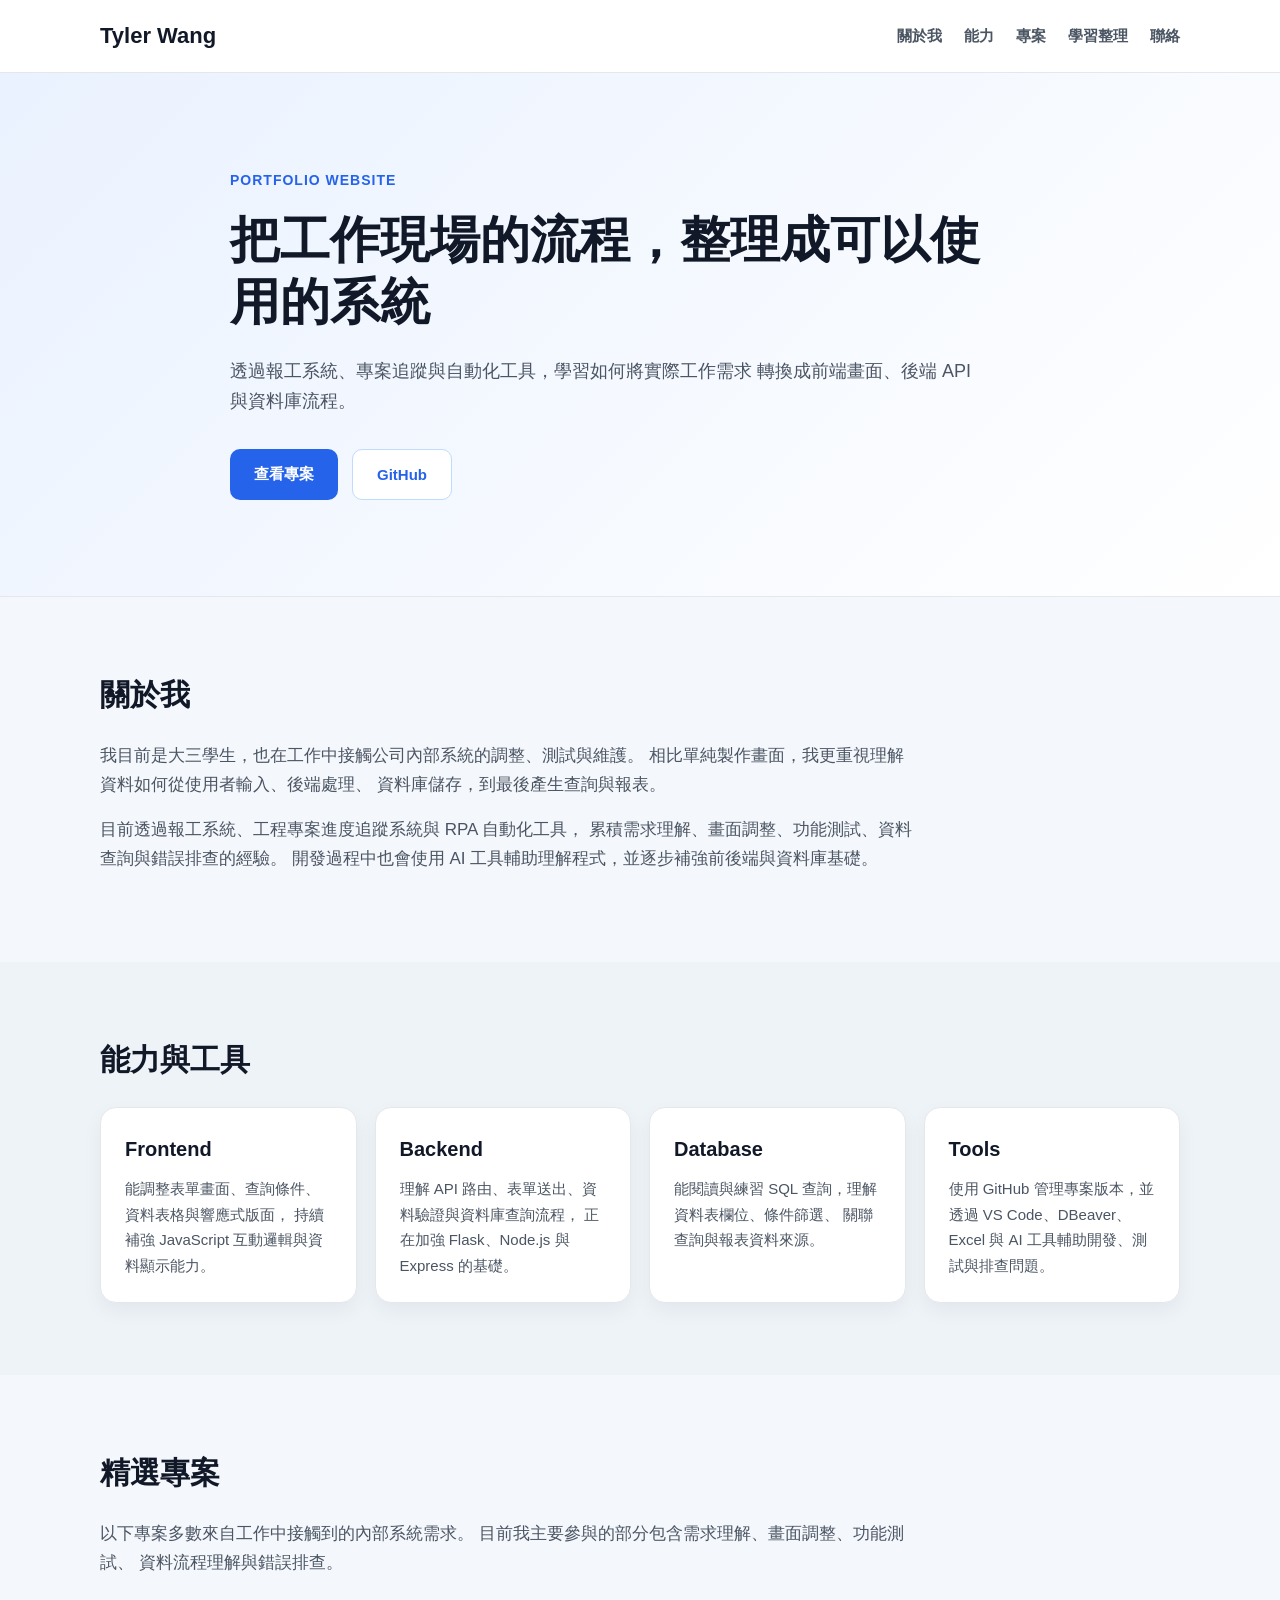
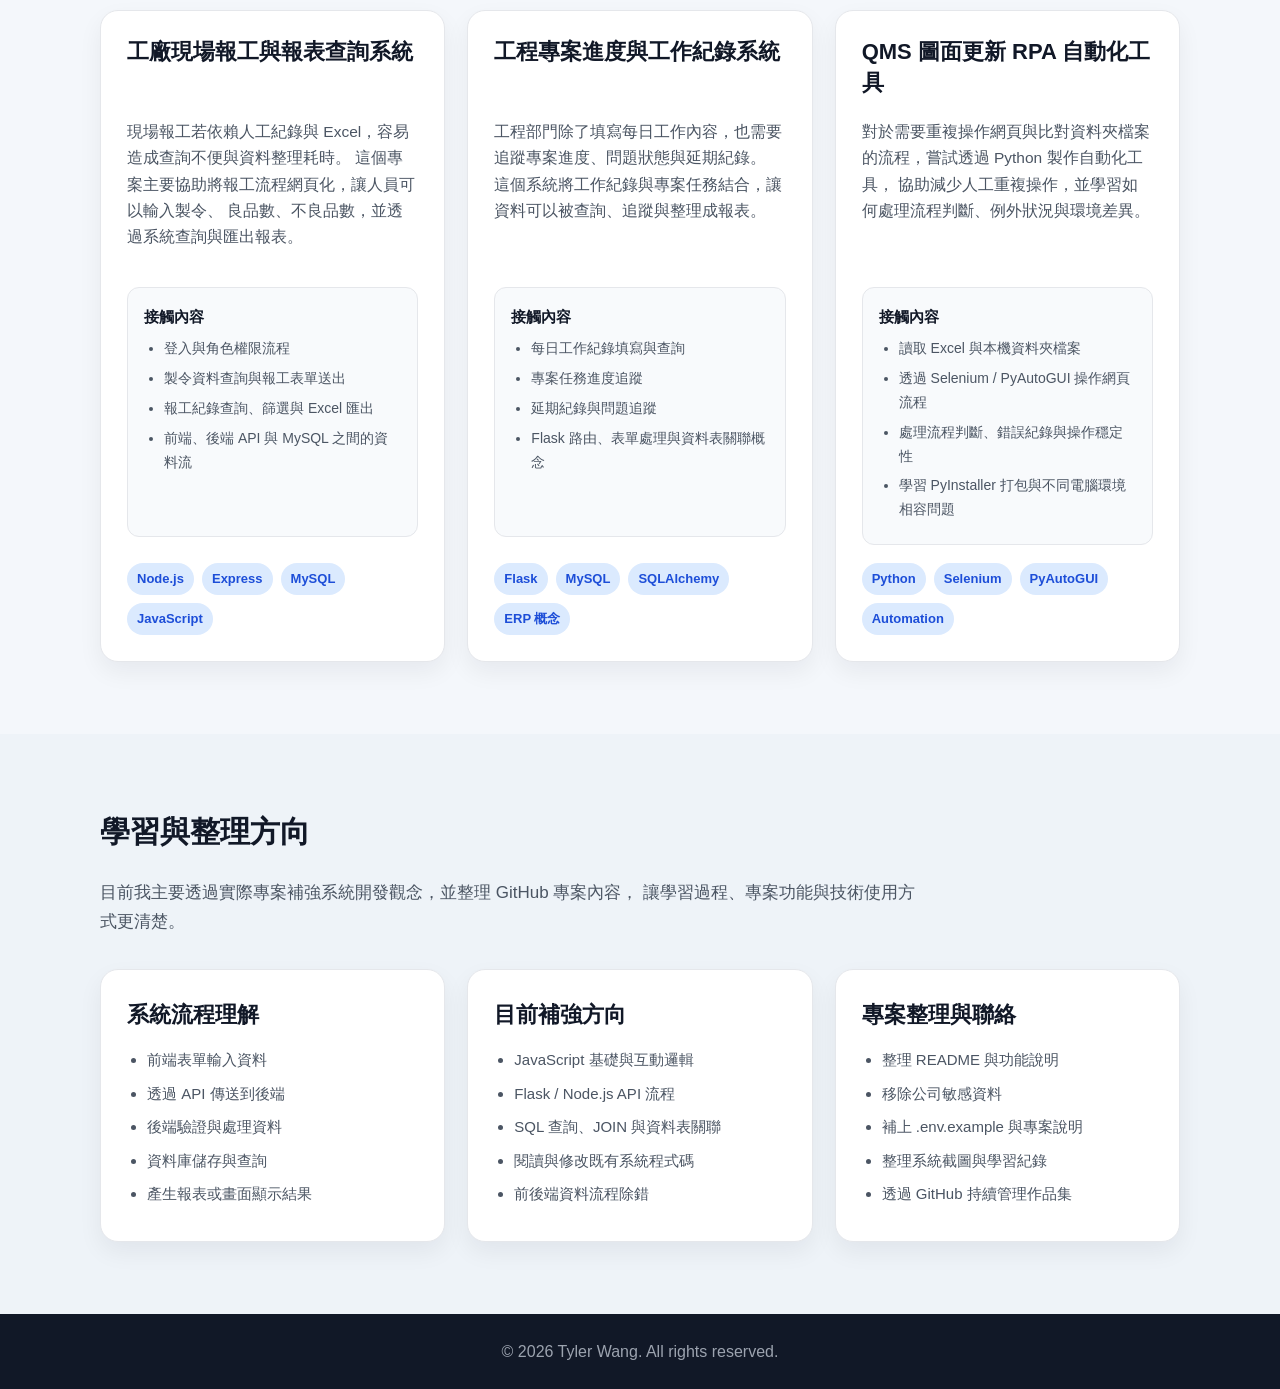
==== index.html @ 6d0d91b0 "更新資料" ====
<!DOCTYPE html>
<html lang="zh-Hant">

<head>
    <meta charset="UTF-8" />
    <meta name="viewport" content="width=device-width, initial-scale=1.0" />

    <title>Tyler Wang | Portfolio</title>

    <link rel="stylesheet" href="style.css" />
</head>

<body>
    <!-- 頁首導覽列 -->
    <header class="site-header">
        <div class="container header-inner">
            <h1 class="logo">Tyler Wang</h1>

            <nav class="nav">
                <a href="#about">關於我</a>
                <a href="#skills">能力</a>
                <a href="#projects">專案</a>
                <a href="#learning">學習整理</a>
                <a href="#contact">聯絡</a>
            </nav>
        </div>
    </header>

    <!-- 首頁主視覺 -->
    <section class="hero">
        <div class="container hero-content">
            <p class="eyebrow">Portfolio Website</p>

            <h2>把工作現場的流程，整理成可以使用的系統</h2>

            <p class="hero-text">
                透過報工系統、專案追蹤與自動化工具，學習如何將實際工作需求
                轉換成前端畫面、後端 API 與資料庫流程。
            </p>

            <div class="hero-actions">
                <a class="btn primary" href="#projects">查看專案</a>
                <a class="btn secondary" href="https://github.com/s96405" target="_blank">GitHub</a>
            </div>
        </div>
    </section>

    <!-- 關於我 -->
    <section id="about" class="section">
        <div class="container">
            <h2 class="section-title">關於我</h2>

            <p class="section-text">
                我目前是大三學生，也在工作中接觸公司內部系統的調整、測試與維護。
                相比單純製作畫面，我更重視理解資料如何從使用者輸入、後端處理、
                資料庫儲存，到最後產生查詢與報表。
            </p>

            <p class="section-text">
                目前透過報工系統、工程專案進度追蹤系統與 RPA 自動化工具，
                累積需求理解、畫面調整、功能測試、資料查詢與錯誤排查的經驗。
                開發過程中也會使用 AI 工具輔助理解程式，並逐步補強前後端與資料庫基礎。
            </p>
        </div>
    </section>

    <!-- 能力 -->
    <section id="skills" class="section section-light">
        <div class="container">
            <h2 class="section-title">能力與工具</h2>

            <div class="skill-grid">
                <div class="skill-card">
                    <h3>Frontend</h3>
                    <p>
                        能調整表單畫面、查詢條件、資料表格與響應式版面，
                        持續補強 JavaScript 互動邏輯與資料顯示能力。
                    </p>
                </div>

                <div class="skill-card">
                    <h3>Backend</h3>
                    <p>
                        理解 API 路由、表單送出、資料驗證與資料庫查詢流程，
                        正在加強 Flask、Node.js 與 Express 的基礎。
                    </p>
                </div>

                <div class="skill-card">
                    <h3>Database</h3>
                    <p>
                        能閱讀與練習 SQL 查詢，理解資料表欄位、條件篩選、
                        關聯查詢與報表資料來源。
                    </p>
                </div>

                <div class="skill-card">
                    <h3>Tools</h3>
                    <p>
                        使用 GitHub 管理專案版本，並透過 VS Code、DBeaver、
                        Excel 與 AI 工具輔助開發、測試與排查問題。
                    </p>
                </div>
            </div>
        </div>
    </section>

    <!-- 專案作品 -->
    <section id="projects" class="section">
        <div class="container">
            <h2 class="section-title">精選專案</h2>

            <p class="section-text project-intro">
                以下專案多數來自工作中接觸到的內部系統需求。
                目前我主要參與的部分包含需求理解、畫面調整、功能測試、
                資料流程理解與錯誤排查。
            </p>

            <div class="project-grid">
                <!-- 專案 1 -->
                <article class="project-card">
                    <h3>工廠現場報工與報表查詢系統</h3>

                    <p>
                        現場報工若依賴人工紀錄與 Excel，容易造成查詢不便與資料整理耗時。
                        這個專案主要協助將報工流程網頁化，讓人員可以輸入製令、
                        良品數、不良品數，並透過系統查詢與匯出報表。
                    </p>

                    <div class="project-detail">
                        <h4>接觸內容</h4>
                        <ul>
                            <li>登入與角色權限流程</li>
                            <li>製令資料查詢與報工表單送出</li>
                            <li>報工紀錄查詢、篩選與 Excel 匯出</li>
                            <li>前端、後端 API 與 MySQL 之間的資料流</li>
                        </ul>
                    </div>

                    <div class="tags">
                        <span>Node.js</span>
                        <span>Express</span>
                        <span>MySQL</span>
                        <span>JavaScript</span>
                    </div>
                </article>

                <!-- 專案 2 -->
                <article class="project-card">
                    <h3>工程專案進度與工作紀錄系統</h3>

                    <p>
                        工程部門除了填寫每日工作內容，也需要追蹤專案進度、問題狀態與延期紀錄。
                        這個系統將工作紀錄與專案任務結合，讓資料可以被查詢、追蹤與整理成報表。
                    </p>

                    <div class="project-detail">
                        <h4>接觸內容</h4>
                        <ul>
                            <li>每日工作紀錄填寫與查詢</li>
                            <li>專案任務進度追蹤</li>
                            <li>延期紀錄與問題追蹤</li>
                            <li>Flask 路由、表單處理與資料表關聯概念</li>
                        </ul>
                    </div>

                    <div class="tags">
                        <span>Flask</span>
                        <span>MySQL</span>
                        <span>SQLAlchemy</span>
                        <span>ERP 概念</span>
                    </div>
                </article>

                <!-- 專案 3 -->
                <article class="project-card">
                    <h3>QMS 圖面更新 RPA 自動化工具</h3>

                    <p>
                        對於需要重複操作網頁與比對資料夾檔案的流程，嘗試透過 Python 製作自動化工具，
                        協助減少人工重複操作，並學習如何處理流程判斷、例外狀況與環境差異。
                    </p>

                    <div class="project-detail">
                        <h4>接觸內容</h4>
                        <ul>
                            <li>讀取 Excel 與本機資料夾檔案</li>
                            <li>透過 Selenium / PyAutoGUI 操作網頁流程</li>
                            <li>處理流程判斷、錯誤紀錄與操作穩定性</li>
                            <li>學習 PyInstaller 打包與不同電腦環境相容問題</li>
                        </ul>
                    </div>

                    <div class="tags">
                        <span>Python</span>
                        <span>Selenium</span>
                        <span>PyAutoGUI</span>
                        <span>Automation</span>
                    </div>
                </article>
            </div>
        </div>
    </section>

    <!-- 學習與整理方向 -->
    <section id="learning" class="section section-light">
        <div class="container">
            <h2 class="section-title">學習與整理方向</h2>

            <p class="section-text project-intro">
                目前我主要透過實際專案補強系統開發觀念，並整理 GitHub 專案內容，
                讓學習過程、專案功能與技術使用方式更清楚。
            </p>

            <div class="info-grid">
                <div class="info-card">
                    <h3>系統流程理解</h3>
                    <ul>
                        <li>前端表單輸入資料</li>
                        <li>透過 API 傳送到後端</li>
                        <li>後端驗證與處理資料</li>
                        <li>資料庫儲存與查詢</li>
                        <li>產生報表或畫面顯示結果</li>
                    </ul>
                </div>

                <div class="info-card">
                    <h3>目前補強方向</h3>
                    <ul>
                        <li>JavaScript 基礎與互動邏輯</li>
                        <li>Flask / Node.js API 流程</li>
                        <li>SQL 查詢、JOIN 與資料表關聯</li>
                        <li>閱讀與修改既有系統程式碼</li>
                        <li>前後端資料流程除錯</li>
                    </ul>
                </div>

                <div id="contact" class="info-card">
                    <h3>專案整理與聯絡</h3>
                    <ul>
                        <li>整理 README 與功能說明</li>
                        <li>移除公司敏感資料</li>
                        <li>補上 .env.example 與專案說明</li>
                        <li>整理系統截圖與學習紀錄</li>
                        <li>透過 GitHub 持續管理作品集</li>
                    </ul>
                </div>
            </div>
        </div>
    </section>

    <!-- 頁尾 -->
    <footer class="footer">
        <p>© 2026 Tyler Wang. All rights reserved.</p>
    </footer>
</body>

</html>
---- style.css ----
/* =========================
   Reset
========================= */
* {
    box-sizing: border-box;
    margin: 0;
    padding: 0;
}

html {
    scroll-behavior: smooth;
}

body {
    font-family: "Microsoft JhengHei", "Segoe UI", Arial, sans-serif;
    line-height: 1.7;
    color: #1f2937;
    background-color: #f4f7fb;
}

/* =========================
   Layout
========================= */
.container {
    width: min(1080px, 90%);
    margin: 0 auto;
}

.section {
    padding: 72px 0;
}

.section-light {
    background-color: #eef3f8;
}

.section-title {
    margin-bottom: 22px;
    font-size: 30px;
    font-weight: 800;
    color: #111827;
}

.section-text {
    max-width: 820px;
    margin-bottom: 16px;
    font-size: 17px;
    color: #4b5563;
}

.project-intro {
    margin-bottom: 32px;
}

/* =========================
   Header
========================= */
.site-header {
    position: sticky;
    top: 0;
    z-index: 20;
    background-color: #ffffff;
    border-bottom: 1px solid #e5e7eb;
}

.header-inner {
    height: 72px;
    display: flex;
    align-items: center;
    justify-content: space-between;
}

.logo {
    font-size: 22px;
    font-weight: 800;
    color: #111827;
}

.nav {
    display: flex;
    gap: 22px;
}

.nav a {
    color: #4b5563;
    text-decoration: none;
    font-size: 15px;
    font-weight: 600;
}

.nav a:hover {
    color: #2563eb;
}

/* =========================
   Hero
========================= */
.hero {
    padding: 96px 0;
    background: linear-gradient(135deg, #eaf2ff 0%, #ffffff 100%);
    border-bottom: 1px solid #e5e7eb;
}

.hero-content {
    max-width: 820px;
}

.eyebrow {
    margin-bottom: 16px;
    font-size: 14px;
    font-weight: 800;
    color: #2563eb;
    letter-spacing: 1px;
    text-transform: uppercase;
}

.hero h2 {
    max-width: 780px;
    margin-bottom: 22px;
    font-size: clamp(34px, 5vw, 50px);
    line-height: 1.25;
    font-weight: 900;
    color: #111827;
}

.hero-text {
    max-width: 760px;
    margin-bottom: 32px;
    font-size: 18px;
    color: #4b5563;
}

.hero-actions {
    display: flex;
    gap: 14px;
    flex-wrap: wrap;
}

/* =========================
   Buttons
========================= */
.btn {
    display: inline-block;
    padding: 12px 24px;
    border-radius: 10px;
    font-size: 15px;
    font-weight: 700;
    text-decoration: none;
    transition: 0.2s;
}

.btn.primary {
    color: #ffffff;
    background-color: #2563eb;
}

.btn.primary:hover {
    background-color: #1d4ed8;
}

.btn.secondary {
    color: #2563eb;
    background-color: #ffffff;
    border: 1px solid #bfdbfe;
}

.btn.secondary:hover {
    background-color: #eff6ff;
}

/* =========================
   Skills
========================= */
.skill-grid {
    display: grid;
    grid-template-columns: repeat(4, 1fr);
    gap: 18px;
}

.skill-card {
    padding: 24px;
    border-radius: 16px;
    background-color: #ffffff;
    border: 1px solid #e5e7eb;
    box-shadow: 0 8px 20px rgba(15, 23, 42, 0.05);
}

.skill-card h3 {
    margin-bottom: 10px;
    font-size: 20px;
    color: #111827;
}

.skill-card p {
    font-size: 15px;
    color: #4b5563;
}

/* =========================
   Projects
========================= */
.project-grid {
    display: grid;
    grid-template-columns: repeat(3, 1fr);
    gap: 22px;
}

.project-card {
    display: flex;
    flex-direction: column;
    min-height: 620px;
    padding: 26px;
    border-radius: 18px;
    background-color: #ffffff;
    border: 1px solid #e5e7eb;
    box-shadow: 0 10px 24px rgba(15, 23, 42, 0.06);
}

.project-card h3 {
    min-height: 68px;
    margin-bottom: 14px;
    font-size: 22px;
    line-height: 1.4;
    color: #111827;
}

.project-card>p {
    min-height: 150px;
    margin-bottom: 18px;
    font-size: 15.5px;
    color: #4b5563;
}

.project-detail {
    min-height: 250px;
    margin-bottom: 18px;
    padding: 16px;
    border-radius: 12px;
    background-color: #f8fafc;
    border: 1px solid #e5e7eb;
}

.project-detail h4 {
    margin-bottom: 8px;
    font-size: 15px;
    color: #111827;
}

.project-detail ul {
    padding-left: 20px;
}

.project-detail li {
    margin-bottom: 6px;
    font-size: 14px;
    color: #4b5563;
}

.tags {
    display: flex;
    flex-wrap: wrap;
    gap: 8px;
    margin-top: auto;
}

.tags span {
    padding: 5px 10px;
    border-radius: 999px;
    font-size: 13px;
    font-weight: 700;
    color: #1d4ed8;
    background-color: #dbeafe;
}

/* =========================
   Info Cards
========================= */
.info-grid {
    display: grid;
    grid-template-columns: repeat(3, 1fr);
    gap: 22px;
}

.info-card {
    padding: 26px;
    border-radius: 18px;
    background-color: #ffffff;
    border: 1px solid #e5e7eb;
    box-shadow: 0 10px 24px rgba(15, 23, 42, 0.06);
}

.info-card h3 {
    margin-bottom: 14px;
    font-size: 22px;
    color: #111827;
}

.info-card ul {
    padding-left: 20px;
    color: #4b5563;
}

.info-card li {
    margin-bottom: 8px;
    font-size: 15px;
}

.info-btn {
    margin-top: 18px;
}

/* =========================
   Footer
========================= */
.footer {
    padding: 24px;
    text-align: center;
    color: #9ca3af;
    background-color: #111827;
}

/* =========================
   Responsive
========================= */
@media (max-width: 960px) {

    .skill-grid,
    .project-grid,
    .info-grid {
        grid-template-columns: repeat(2, 1fr);
    }

    .project-card {
        min-height: auto;
    }

    .project-card h3,
    .project-card>p,
    .project-detail {
        min-height: auto;
    }
}

@media (max-width: 700px) {
    .header-inner {
        height: auto;
        padding: 18px 0;
        align-items: flex-start;
        flex-direction: column;
        gap: 14px;
    }

    .nav {
        flex-wrap: wrap;
        gap: 12px;
    }

    .hero {
        padding: 72px 0;
    }

    .section {
        padding: 56px 0;
    }

    .skill-grid,
    .project-grid,
    .info-grid {
        grid-template-columns: 1fr;
    }

    .hero h2 {
        font-size: 34px;
    }

    .hero-text {
        font-size: 16px;
    }
}
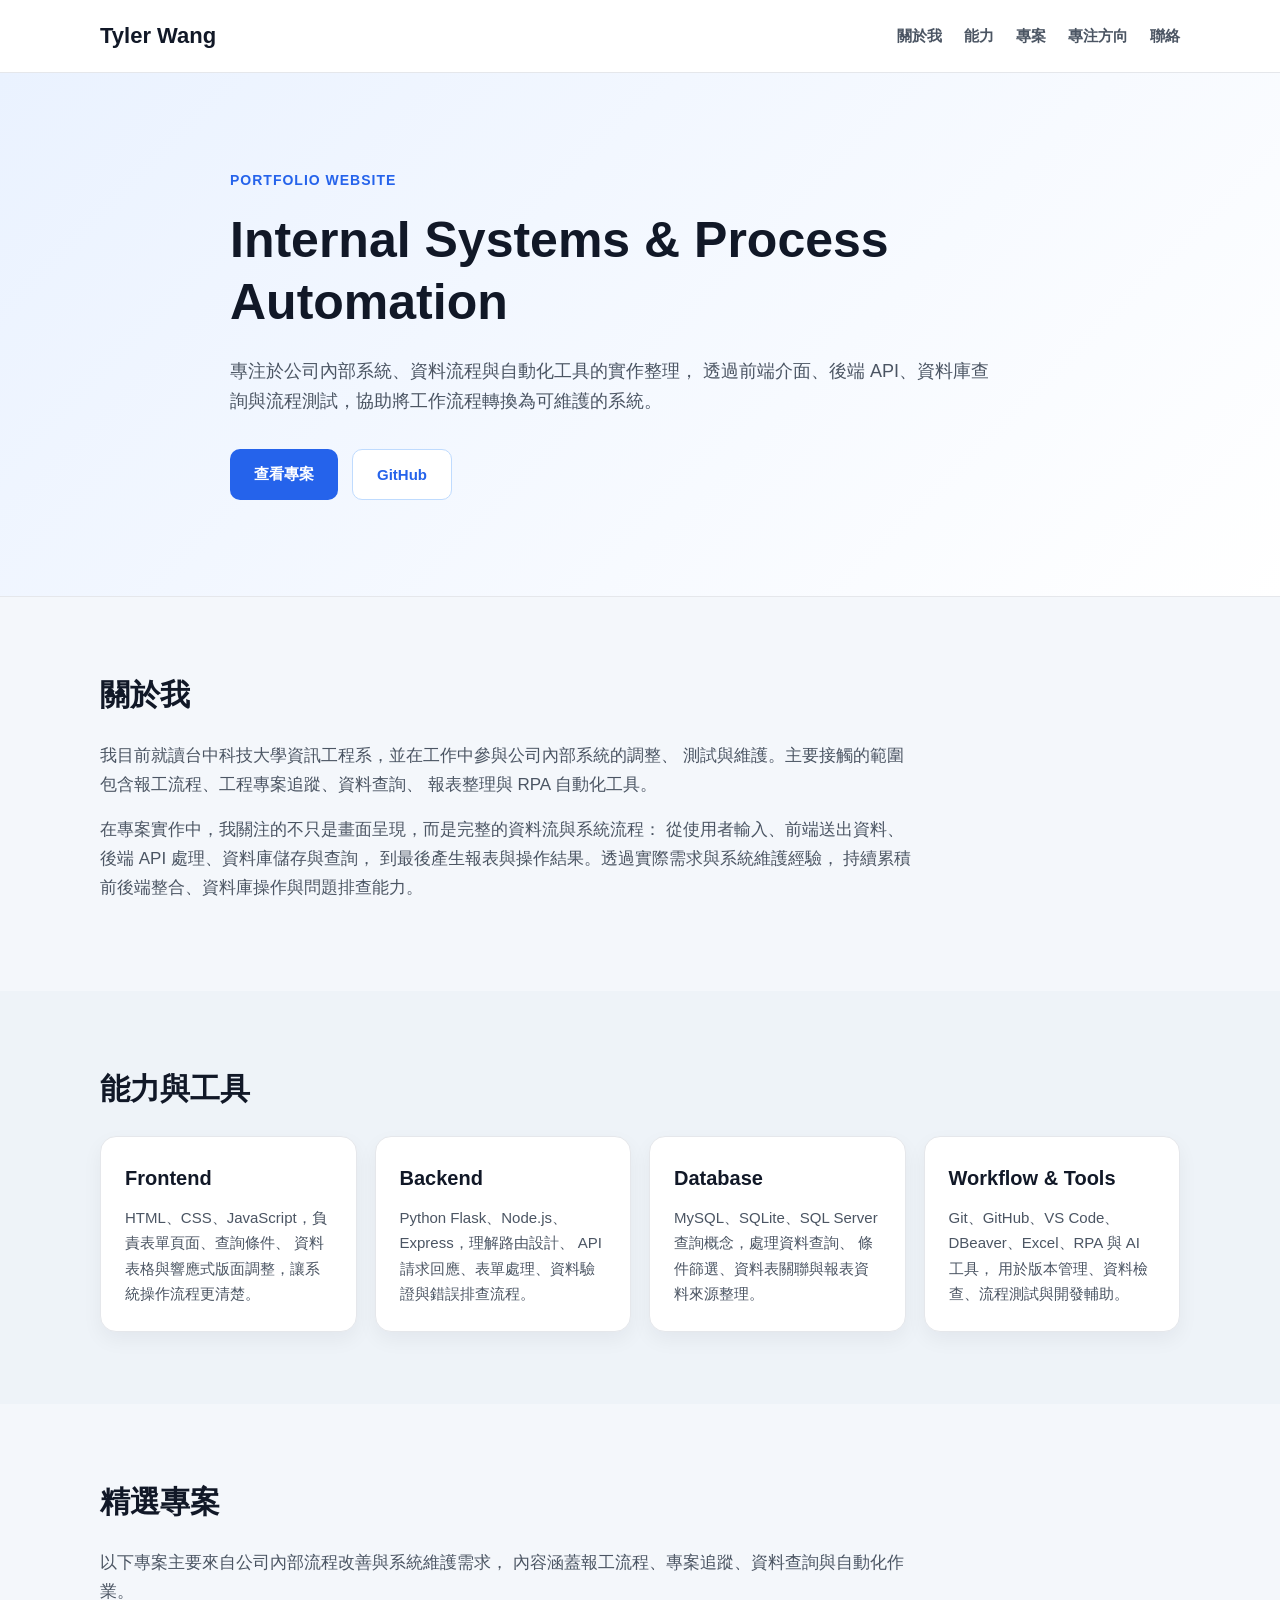
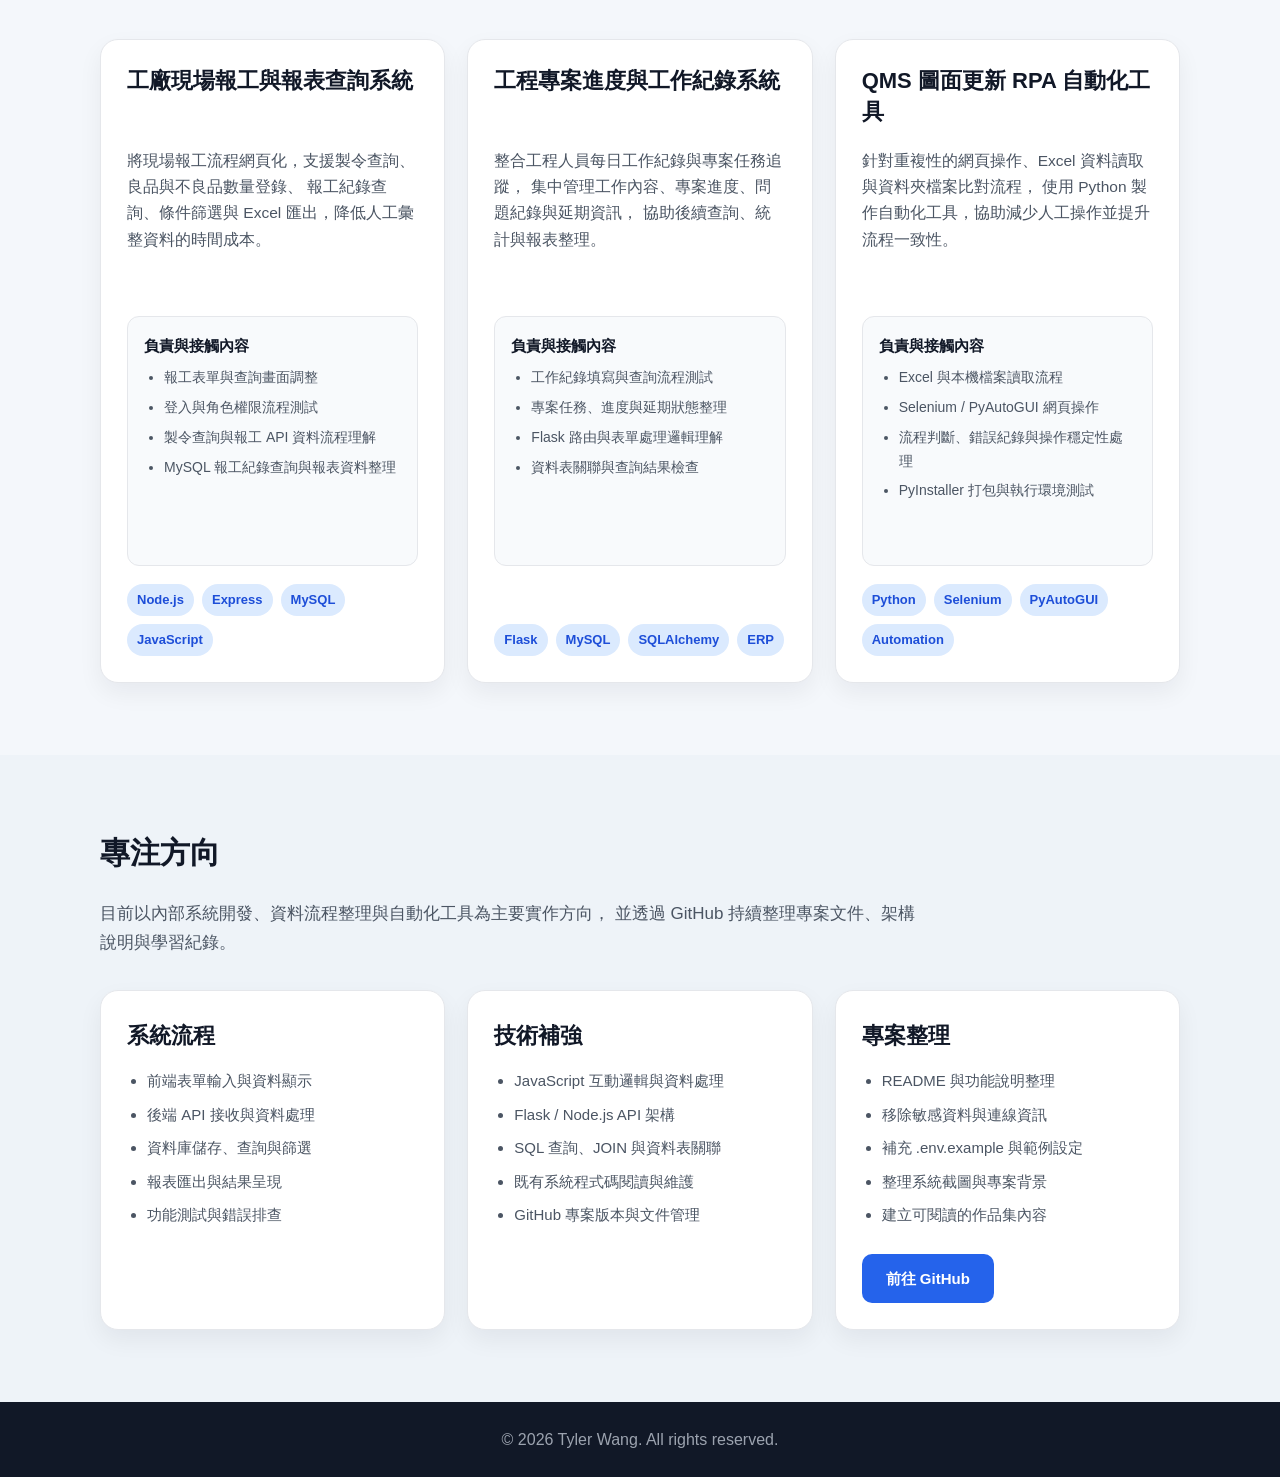
==== commit 200ed702: "更新" ====
--- a/index.html
+++ b/index.html
@@ -20,7 +20,7 @@
                 <a href="#about">關於我</a>
                 <a href="#skills">能力</a>
                 <a href="#projects">專案</a>
-                <a href="#learning">學習整理</a>
+                <a href="#focus">專注方向</a>
                 <a href="#contact">聯絡</a>
             </nav>
         </div>
@@ -31,11 +31,11 @@
         <div class="container hero-content">
             <p class="eyebrow">Portfolio Website</p>
 
-            <h2>把工作現場的流程，整理成可以使用的系統</h2>
+            <h2>Internal Systems & Process Automation</h2>
 
             <p class="hero-text">
-                透過報工系統、專案追蹤與自動化工具，學習如何將實際工作需求
-                轉換成前端畫面、後端 API 與資料庫流程。
+                專注於公司內部系統、資料流程與自動化工具的實作整理，
+                透過前端介面、後端 API、資料庫查詢與流程測試，協助將工作流程轉換為可維護的系統。
             </p>
 
             <div class="hero-actions">
@@ -51,15 +51,16 @@
             <h2 class="section-title">關於我</h2>
 
             <p class="section-text">
-                我目前是大三學生，也在工作中接觸公司內部系統的調整、測試與維護。
-                相比單純製作畫面，我更重視理解資料如何從使用者輸入、後端處理、
-                資料庫儲存，到最後產生查詢與報表。
+                我目前就讀台中科技大學資訊工程系，並在工作中參與公司內部系統的調整、
+                測試與維護。主要接觸的範圍包含報工流程、工程專案追蹤、資料查詢、
+                報表整理與 RPA 自動化工具。
             </p>
 
             <p class="section-text">
-                目前透過報工系統、工程專案進度追蹤系統與 RPA 自動化工具，
-                累積需求理解、畫面調整、功能測試、資料查詢與錯誤排查的經驗。
-                開發過程中也會使用 AI 工具輔助理解程式，並逐步補強前後端與資料庫基礎。
+                在專案實作中，我關注的不只是畫面呈現，而是完整的資料流與系統流程：
+                從使用者輸入、前端送出資料、後端 API 處理、資料庫儲存與查詢，
+                到最後產生報表與操作結果。透過實際需求與系統維護經驗，
+                持續累積前後端整合、資料庫操作與問題排查能力。
             </p>
         </div>
     </section>
@@ -73,32 +74,32 @@
                 <div class="skill-card">
                     <h3>Frontend</h3>
                     <p>
-                        能調整表單畫面、查詢條件、資料表格與響應式版面，
-                        持續補強 JavaScript 互動邏輯與資料顯示能力。
+                        HTML、CSS、JavaScript，負責表單頁面、查詢條件、
+                        資料表格與響應式版面調整，讓系統操作流程更清楚。
                     </p>
                 </div>
 
                 <div class="skill-card">
                     <h3>Backend</h3>
                     <p>
-                        理解 API 路由、表單送出、資料驗證與資料庫查詢流程，
-                        正在加強 Flask、Node.js 與 Express 的基礎。
+                        Python Flask、Node.js、Express，理解路由設計、
+                        API 請求回應、表單處理、資料驗證與錯誤排查流程。
                     </p>
                 </div>
 
                 <div class="skill-card">
                     <h3>Database</h3>
                     <p>
-                        能閱讀與練習 SQL 查詢，理解資料表欄位、條件篩選、
-                        關聯查詢與報表資料來源。
-                    </p>
-                </div>
-
-                <div class="skill-card">
-                    <h3>Tools</h3>
-                    <p>
-                        使用 GitHub 管理專案版本，並透過 VS Code、DBeaver、
-                        Excel 與 AI 工具輔助開發、測試與排查問題。
+                        MySQL、SQLite、SQL Server 查詢概念，處理資料查詢、
+                        條件篩選、資料表關聯與報表資料來源整理。
+                    </p>
+                </div>
+
+                <div class="skill-card">
+                    <h3>Workflow & Tools</h3>
+                    <p>
+                        Git、GitHub、VS Code、DBeaver、Excel、RPA 與 AI 工具，
+                        用於版本管理、資料檢查、流程測試與開發輔助。
                     </p>
                 </div>
             </div>
@@ -111,9 +112,8 @@
             <h2 class="section-title">精選專案</h2>
 
             <p class="section-text project-intro">
-                以下專案多數來自工作中接觸到的內部系統需求。
-                目前我主要參與的部分包含需求理解、畫面調整、功能測試、
-                資料流程理解與錯誤排查。
+                以下專案主要來自公司內部流程改善與系統維護需求，
+                內容涵蓋報工流程、專案追蹤、資料查詢與自動化作業。
             </p>
 
             <div class="project-grid">
@@ -122,18 +122,17 @@
                     <h3>工廠現場報工與報表查詢系統</h3>
 
                     <p>
-                        現場報工若依賴人工紀錄與 Excel，容易造成查詢不便與資料整理耗時。
-                        這個專案主要協助將報工流程網頁化，讓人員可以輸入製令、
-                        良品數、不良品數，並透過系統查詢與匯出報表。
+                        將現場報工流程網頁化，支援製令查詢、良品與不良品數量登錄、
+                        報工紀錄查詢、條件篩選與 Excel 匯出，降低人工彙整資料的時間成本。
                     </p>
 
                     <div class="project-detail">
-                        <h4>接觸內容</h4>
+                        <h4>負責與接觸內容</h4>
                         <ul>
-                            <li>登入與角色權限流程</li>
-                            <li>製令資料查詢與報工表單送出</li>
-                            <li>報工紀錄查詢、篩選與 Excel 匯出</li>
-                            <li>前端、後端 API 與 MySQL 之間的資料流</li>
+                            <li>報工表單與查詢畫面調整</li>
+                            <li>登入與角色權限流程測試</li>
+                            <li>製令查詢與報工 API 資料流程理解</li>
+                            <li>MySQL 報工紀錄查詢與報表資料整理</li>
                         </ul>
                     </div>
 
@@ -150,17 +149,18 @@
                     <h3>工程專案進度與工作紀錄系統</h3>
 
                     <p>
-                        工程部門除了填寫每日工作內容，也需要追蹤專案進度、問題狀態與延期紀錄。
-                        這個系統將工作紀錄與專案任務結合，讓資料可以被查詢、追蹤與整理成報表。
+                        整合工程人員每日工作紀錄與專案任務追蹤，
+                        集中管理工作內容、專案進度、問題紀錄與延期資訊，
+                        協助後續查詢、統計與報表整理。
                     </p>
 
                     <div class="project-detail">
-                        <h4>接觸內容</h4>
+                        <h4>負責與接觸內容</h4>
                         <ul>
-                            <li>每日工作紀錄填寫與查詢</li>
-                            <li>專案任務進度追蹤</li>
-                            <li>延期紀錄與問題追蹤</li>
-                            <li>Flask 路由、表單處理與資料表關聯概念</li>
+                            <li>工作紀錄填寫與查詢流程測試</li>
+                            <li>專案任務、進度與延期狀態整理</li>
+                            <li>Flask 路由與表單處理邏輯理解</li>
+                            <li>資料表關聯與查詢結果檢查</li>
                         </ul>
                     </div>
 
@@ -168,7 +168,7 @@
                         <span>Flask</span>
                         <span>MySQL</span>
                         <span>SQLAlchemy</span>
-                        <span>ERP 概念</span>
+                        <span>ERP</span>
                     </div>
                 </article>
 
@@ -177,17 +177,17 @@
                     <h3>QMS 圖面更新 RPA 自動化工具</h3>
 
                     <p>
-                        對於需要重複操作網頁與比對資料夾檔案的流程，嘗試透過 Python 製作自動化工具，
-                        協助減少人工重複操作，並學習如何處理流程判斷、例外狀況與環境差異。
+                        針對重複性的網頁操作、Excel 資料讀取與資料夾檔案比對流程，
+                        使用 Python 製作自動化工具，協助減少人工操作並提升流程一致性。
                     </p>
 
                     <div class="project-detail">
-                        <h4>接觸內容</h4>
+                        <h4>負責與接觸內容</h4>
                         <ul>
-                            <li>讀取 Excel 與本機資料夾檔案</li>
-                            <li>透過 Selenium / PyAutoGUI 操作網頁流程</li>
-                            <li>處理流程判斷、錯誤紀錄與操作穩定性</li>
-                            <li>學習 PyInstaller 打包與不同電腦環境相容問題</li>
+                            <li>Excel 與本機檔案讀取流程</li>
+                            <li>Selenium / PyAutoGUI 網頁操作</li>
+                            <li>流程判斷、錯誤紀錄與操作穩定性處理</li>
+                            <li>PyInstaller 打包與執行環境測試</li>
                         </ul>
                     </div>
 
@@ -202,48 +202,52 @@
         </div>
     </section>
 
-    <!-- 學習與整理方向 -->
-    <section id="learning" class="section section-light">
-        <div class="container">
-            <h2 class="section-title">學習與整理方向</h2>
+    <!-- 專注方向 -->
+    <section id="focus" class="section section-light">
+        <div class="container">
+            <h2 class="section-title">專注方向</h2>
 
             <p class="section-text project-intro">
-                目前我主要透過實際專案補強系統開發觀念，並整理 GitHub 專案內容，
-                讓學習過程、專案功能與技術使用方式更清楚。
+                目前以內部系統開發、資料流程整理與自動化工具為主要實作方向，
+                並透過 GitHub 持續整理專案文件、架構說明與學習紀錄。
             </p>
 
             <div class="info-grid">
                 <div class="info-card">
-                    <h3>系統流程理解</h3>
+                    <h3>系統流程</h3>
                     <ul>
-                        <li>前端表單輸入資料</li>
-                        <li>透過 API 傳送到後端</li>
-                        <li>後端驗證與處理資料</li>
-                        <li>資料庫儲存與查詢</li>
-                        <li>產生報表或畫面顯示結果</li>
+                        <li>前端表單輸入與資料顯示</li>
+                        <li>後端 API 接收與資料處理</li>
+                        <li>資料庫儲存、查詢與篩選</li>
+                        <li>報表匯出與結果呈現</li>
+                        <li>功能測試與錯誤排查</li>
                     </ul>
                 </div>
 
                 <div class="info-card">
-                    <h3>目前補強方向</h3>
+                    <h3>技術補強</h3>
                     <ul>
-                        <li>JavaScript 基礎與互動邏輯</li>
-                        <li>Flask / Node.js API 流程</li>
+                        <li>JavaScript 互動邏輯與資料處理</li>
+                        <li>Flask / Node.js API 架構</li>
                         <li>SQL 查詢、JOIN 與資料表關聯</li>
-                        <li>閱讀與修改既有系統程式碼</li>
-                        <li>前後端資料流程除錯</li>
+                        <li>既有系統程式碼閱讀與維護</li>
+                        <li>GitHub 專案版本與文件管理</li>
                     </ul>
                 </div>
 
                 <div id="contact" class="info-card">
-                    <h3>專案整理與聯絡</h3>
+                    <h3>專案整理</h3>
                     <ul>
-                        <li>整理 README 與功能說明</li>
-                        <li>移除公司敏感資料</li>
-                        <li>補上 .env.example 與專案說明</li>
-                        <li>整理系統截圖與學習紀錄</li>
-                        <li>透過 GitHub 持續管理作品集</li>
+                        <li>README 與功能說明整理</li>
+                        <li>移除敏感資料與連線資訊</li>
+                        <li>補充 .env.example 與範例設定</li>
+                        <li>整理系統截圖與專案背景</li>
+                        <li>建立可閱讀的作品集內容</li>
                     </ul>
+
+                    <a class="btn primary info-btn" href="https://github.com/s96405" target="_blank">
+                        前往 GitHub
+                    </a>
                 </div>
             </div>
         </div>
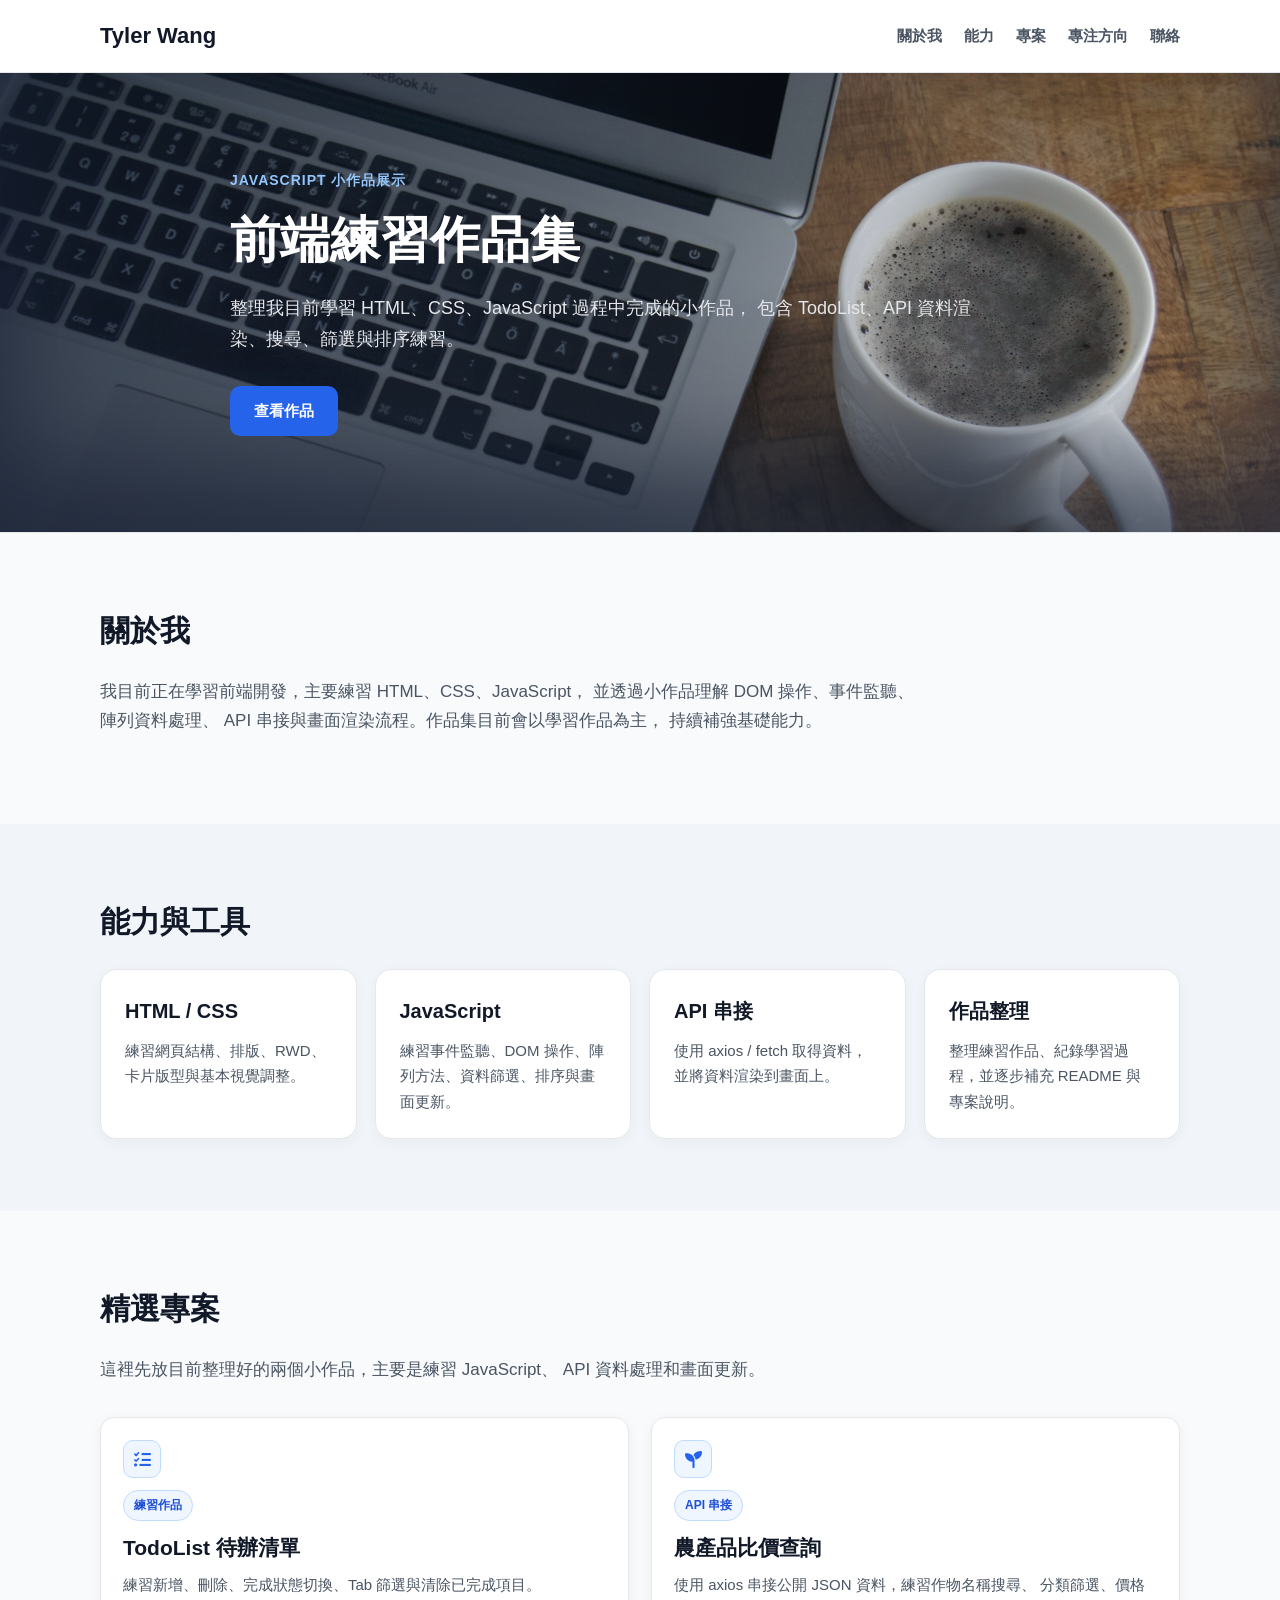
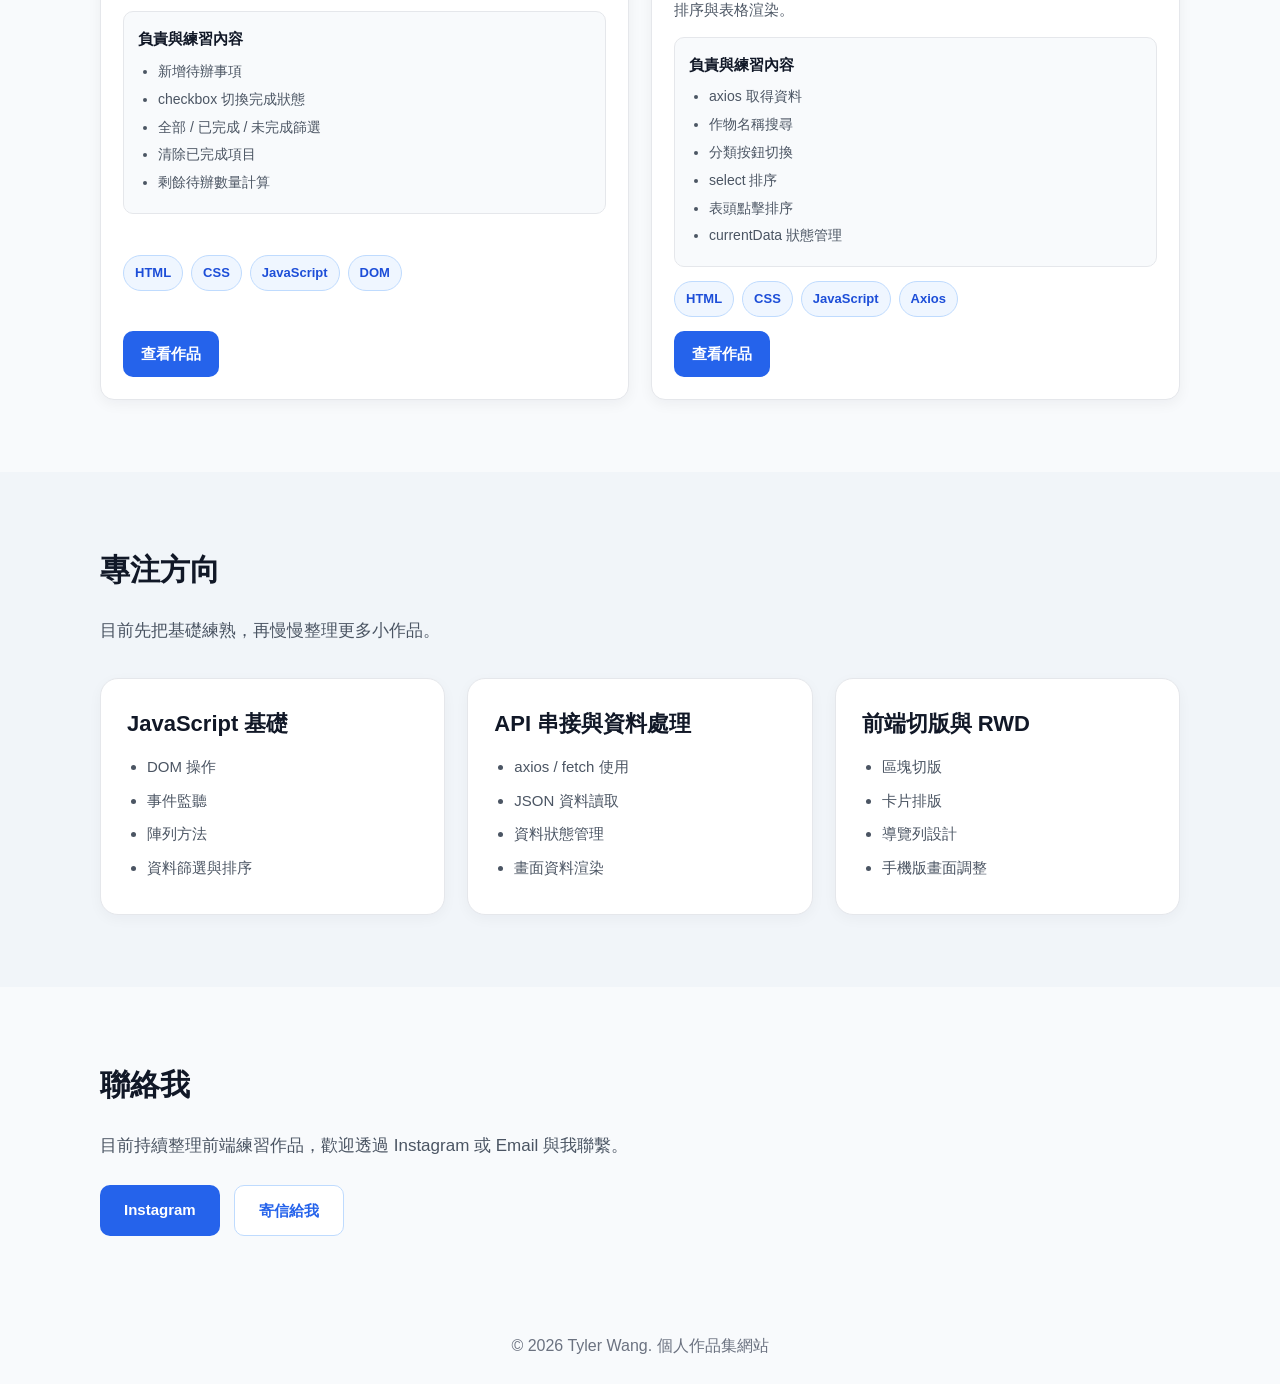
==== commit 993fec23: "更新排版" ====
--- a/index.html
+++ b/index.html
@@ -5,8 +5,9 @@
     <meta charset="UTF-8" />
     <meta name="viewport" content="width=device-width, initial-scale=1.0" />
 
-    <title>Tyler Wang | Portfolio</title>
-
+    <title>Tyler Wang | 前端練習作品集</title>
+
+    <link rel="stylesheet" href="https://cdnjs.cloudflare.com/ajax/libs/font-awesome/6.5.1/css/all.min.css" />
     <link rel="stylesheet" href="style.css" />
 </head>
 
@@ -29,18 +30,17 @@
     <!-- 首頁主視覺 -->
     <section class="hero">
         <div class="container hero-content">
-            <p class="eyebrow">Portfolio Website</p>
-
-            <h2>Internal Systems & Process Automation</h2>
+            <p class="eyebrow">JavaScript 小作品展示</p>
+
+            <h2>前端練習作品集</h2>
 
             <p class="hero-text">
-                專注於公司內部系統、資料流程與自動化工具的實作整理，
-                透過前端介面、後端 API、資料庫查詢與流程測試，協助將工作流程轉換為可維護的系統。
+                整理我目前學習 HTML、CSS、JavaScript 過程中完成的小作品，
+                包含 TodoList、API 資料渲染、搜尋、篩選與排序練習。
             </p>
 
             <div class="hero-actions">
-                <a class="btn primary" href="#projects">查看專案</a>
-                <a class="btn secondary" href="https://github.com/s96405" target="_blank">GitHub</a>
+                <a class="btn primary" href="#projects">查看作品</a>
             </div>
         </div>
     </section>
@@ -51,16 +51,10 @@
             <h2 class="section-title">關於我</h2>
 
             <p class="section-text">
-                我目前就讀台中科技大學資訊工程系，並在工作中參與公司內部系統的調整、
-                測試與維護。主要接觸的範圍包含報工流程、工程專案追蹤、資料查詢、
-                報表整理與 RPA 自動化工具。
-            </p>
-
-            <p class="section-text">
-                在專案實作中，我關注的不只是畫面呈現，而是完整的資料流與系統流程：
-                從使用者輸入、前端送出資料、後端 API 處理、資料庫儲存與查詢，
-                到最後產生報表與操作結果。透過實際需求與系統維護經驗，
-                持續累積前後端整合、資料庫操作與問題排查能力。
+                我目前正在學習前端開發，主要練習 HTML、CSS、JavaScript，
+                並透過小作品理解 DOM 操作、事件監聽、陣列資料處理、
+                API 串接與畫面渲染流程。作品集目前會以學習作品為主，
+                持續補強基礎能力。
             </p>
         </div>
     </section>
@@ -72,34 +66,30 @@
 
             <div class="skill-grid">
                 <div class="skill-card">
-                    <h3>Frontend</h3>
-                    <p>
-                        HTML、CSS、JavaScript，負責表單頁面、查詢條件、
-                        資料表格與響應式版面調整，讓系統操作流程更清楚。
-                    </p>
-                </div>
-
-                <div class="skill-card">
-                    <h3>Backend</h3>
-                    <p>
-                        Python Flask、Node.js、Express，理解路由設計、
-                        API 請求回應、表單處理、資料驗證與錯誤排查流程。
-                    </p>
-                </div>
-
-                <div class="skill-card">
-                    <h3>Database</h3>
-                    <p>
-                        MySQL、SQLite、SQL Server 查詢概念，處理資料查詢、
-                        條件篩選、資料表關聯與報表資料來源整理。
-                    </p>
-                </div>
-
-                <div class="skill-card">
-                    <h3>Workflow & Tools</h3>
-                    <p>
-                        Git、GitHub、VS Code、DBeaver、Excel、RPA 與 AI 工具，
-                        用於版本管理、資料檢查、流程測試與開發輔助。
+                    <h3>HTML / CSS</h3>
+                    <p>
+                        練習網頁結構、排版、RWD、卡片版型與基本視覺調整。
+                    </p>
+                </div>
+
+                <div class="skill-card">
+                    <h3>JavaScript</h3>
+                    <p>
+                        練習事件監聽、DOM 操作、陣列方法、資料篩選、排序與畫面更新。
+                    </p>
+                </div>
+
+                <div class="skill-card">
+                    <h3>API 串接</h3>
+                    <p>
+                        使用 axios / fetch 取得資料，並將資料渲染到畫面上。
+                    </p>
+                </div>
+
+                <div class="skill-card">
+                    <h3>作品整理</h3>
+                    <p>
+                        整理練習作品、紀錄學習過程，並逐步補充 README 與專案說明。
                     </p>
                 </div>
             </div>
@@ -112,90 +102,88 @@
             <h2 class="section-title">精選專案</h2>
 
             <p class="section-text project-intro">
-                以下專案主要來自公司內部流程改善與系統維護需求，
-                內容涵蓋報工流程、專案追蹤、資料查詢與自動化作業。
+                這裡先放目前整理好的兩個小作品，主要是練習 JavaScript、
+                API 資料處理和畫面更新。
             </p>
 
             <div class="project-grid">
                 <!-- 專案 1 -->
                 <article class="project-card">
-                    <h3>工廠現場報工與報表查詢系統</h3>
-
-                    <p>
-                        將現場報工流程網頁化，支援製令查詢、良品與不良品數量登錄、
-                        報工紀錄查詢、條件篩選與 Excel 匯出，降低人工彙整資料的時間成本。
+                    <span class="card-icon">
+                        <i class="fa-solid fa-list-check"></i>
+                    </span>
+
+                    <span class="project-type">練習作品</span>
+
+                    <h3>TodoList 待辦清單</h3>
+
+                    <p>
+                        練習新增、刪除、完成狀態切換、Tab 篩選與清除已完成項目。
                     </p>
 
                     <div class="project-detail">
-                        <h4>負責與接觸內容</h4>
+                        <h4>負責與練習內容</h4>
                         <ul>
-                            <li>報工表單與查詢畫面調整</li>
-                            <li>登入與角色權限流程測試</li>
-                            <li>製令查詢與報工 API 資料流程理解</li>
-                            <li>MySQL 報工紀錄查詢與報表資料整理</li>
+                            <li>新增待辦事項</li>
+                            <li>checkbox 切換完成狀態</li>
+                            <li>全部 / 已完成 / 未完成篩選</li>
+                            <li>清除已完成項目</li>
+                            <li>剩餘待辦數量計算</li>
                         </ul>
                     </div>
 
                     <div class="tags">
-                        <span>Node.js</span>
-                        <span>Express</span>
-                        <span>MySQL</span>
+                        <span>HTML</span>
+                        <span>CSS</span>
                         <span>JavaScript</span>
+                        <span>DOM</span>
+                    </div>
+
+                    <div class="project-links">
+                        <a class="btn primary project-btn" href="https://tylerwang.me/TODOLIST/" target="_blank">
+                            查看作品
+                        </a>
                     </div>
                 </article>
 
                 <!-- 專案 2 -->
                 <article class="project-card">
-                    <h3>工程專案進度與工作紀錄系統</h3>
-
-                    <p>
-                        整合工程人員每日工作紀錄與專案任務追蹤，
-                        集中管理工作內容、專案進度、問題紀錄與延期資訊，
-                        協助後續查詢、統計與報表整理。
+                    <span class="card-icon">
+                        <i class="fa-solid fa-seedling"></i>
+                    </span>
+
+                    <span class="project-type">API 串接</span>
+
+                    <h3>農產品比價查詢</h3>
+
+                    <p>
+                        使用 axios 串接公開 JSON 資料，練習作物名稱搜尋、
+                        分類篩選、價格排序與表格渲染。
                     </p>
 
                     <div class="project-detail">
-                        <h4>負責與接觸內容</h4>
+                        <h4>負責與練習內容</h4>
                         <ul>
-                            <li>工作紀錄填寫與查詢流程測試</li>
-                            <li>專案任務、進度與延期狀態整理</li>
-                            <li>Flask 路由與表單處理邏輯理解</li>
-                            <li>資料表關聯與查詢結果檢查</li>
+                            <li>axios 取得資料</li>
+                            <li>作物名稱搜尋</li>
+                            <li>分類按鈕切換</li>
+                            <li>select 排序</li>
+                            <li>表頭點擊排序</li>
+                            <li>currentData 狀態管理</li>
                         </ul>
                     </div>
 
                     <div class="tags">
-                        <span>Flask</span>
-                        <span>MySQL</span>
-                        <span>SQLAlchemy</span>
-                        <span>ERP</span>
-                    </div>
-                </article>
-
-                <!-- 專案 3 -->
-                <article class="project-card">
-                    <h3>QMS 圖面更新 RPA 自動化工具</h3>
-
-                    <p>
-                        針對重複性的網頁操作、Excel 資料讀取與資料夾檔案比對流程，
-                        使用 Python 製作自動化工具，協助減少人工操作並提升流程一致性。
-                    </p>
-
-                    <div class="project-detail">
-                        <h4>負責與接觸內容</h4>
-                        <ul>
-                            <li>Excel 與本機檔案讀取流程</li>
-                            <li>Selenium / PyAutoGUI 網頁操作</li>
-                            <li>流程判斷、錯誤紀錄與操作穩定性處理</li>
-                            <li>PyInstaller 打包與執行環境測試</li>
-                        </ul>
-                    </div>
-
-                    <div class="tags">
-                        <span>Python</span>
-                        <span>Selenium</span>
-                        <span>PyAutoGUI</span>
-                        <span>Automation</span>
+                        <span>HTML</span>
+                        <span>CSS</span>
+                        <span>JavaScript</span>
+                        <span>Axios</span>
+                    </div>
+
+                    <div class="project-links">
+                        <a class="btn primary project-btn" href="https://tylerwang.me/Agricultural-Products-Comparison-Website/" target="_blank">
+                            查看作品
+                        </a>
                     </div>
                 </article>
             </div>
@@ -208,55 +196,67 @@
             <h2 class="section-title">專注方向</h2>
 
             <p class="section-text project-intro">
-                目前以內部系統開發、資料流程整理與自動化工具為主要實作方向，
-                並透過 GitHub 持續整理專案文件、架構說明與學習紀錄。
+                目前先把基礎練熟，再慢慢整理更多小作品。
             </p>
 
             <div class="info-grid">
                 <div class="info-card">
-                    <h3>系統流程</h3>
+                    <h3>JavaScript 基礎</h3>
                     <ul>
-                        <li>前端表單輸入與資料顯示</li>
-                        <li>後端 API 接收與資料處理</li>
-                        <li>資料庫儲存、查詢與篩選</li>
-                        <li>報表匯出與結果呈現</li>
-                        <li>功能測試與錯誤排查</li>
+                        <li>DOM 操作</li>
+                        <li>事件監聽</li>
+                        <li>陣列方法</li>
+                        <li>資料篩選與排序</li>
                     </ul>
                 </div>
 
                 <div class="info-card">
-                    <h3>技術補強</h3>
+                    <h3>API 串接與資料處理</h3>
                     <ul>
-                        <li>JavaScript 互動邏輯與資料處理</li>
-                        <li>Flask / Node.js API 架構</li>
-                        <li>SQL 查詢、JOIN 與資料表關聯</li>
-                        <li>既有系統程式碼閱讀與維護</li>
-                        <li>GitHub 專案版本與文件管理</li>
+                        <li>axios / fetch 使用</li>
+                        <li>JSON 資料讀取</li>
+                        <li>資料狀態管理</li>
+                        <li>畫面資料渲染</li>
                     </ul>
                 </div>
 
-                <div id="contact" class="info-card">
-                    <h3>專案整理</h3>
+                <div class="info-card">
+                    <h3>前端切版與 RWD</h3>
                     <ul>
-                        <li>README 與功能說明整理</li>
-                        <li>移除敏感資料與連線資訊</li>
-                        <li>補充 .env.example 與範例設定</li>
-                        <li>整理系統截圖與專案背景</li>
-                        <li>建立可閱讀的作品集內容</li>
+                        <li>區塊切版</li>
+                        <li>卡片排版</li>
+                        <li>導覽列設計</li>
+                        <li>手機版畫面調整</li>
                     </ul>
-
-                    <a class="btn primary info-btn" href="https://github.com/s96405" target="_blank">
-                        前往 GitHub
-                    </a>
-                </div>
+                </div>
+            </div>
+        </div>
+    </section>
+
+    <!-- 聯絡我 -->
+    <section id="contact" class="section">
+        <div class="container">
+            <h2 class="section-title">聯絡我</h2>
+
+            <p class="section-text contact-text">
+                目前持續整理前端練習作品，歡迎透過 Instagram 或 Email 與我聯繫。
+            </p>
+
+            <div class="contact-actions">
+                <a class="btn primary" href="https://www.instagram.com/1ul_1025" target="_blank">
+                    Instagram
+                </a>
+                <a class="btn secondary" href="mailto:your-email@example.com">
+                    寄信給我
+                </a>
             </div>
         </div>
     </section>
 
     <!-- 頁尾 -->
     <footer class="footer">
-        <p>© 2026 Tyler Wang. All rights reserved.</p>
+        <p>© 2026 Tyler Wang. 個人作品集網站</p>
     </footer>
 </body>
 
-</html>+</html>
--- a/style.css
+++ b/style.css
@@ -15,7 +15,7 @@
     font-family: "Microsoft JhengHei", "Segoe UI", Arial, sans-serif;
     line-height: 1.7;
     color: #1f2937;
-    background-color: #f4f7fb;
+    background-color: #f8fafc;
 }
 
 /* =========================
@@ -31,7 +31,7 @@
 }
 
 .section-light {
-    background-color: #eef3f8;
+    background-color: #f1f5f9;
 }
 
 .section-title {
@@ -50,6 +50,20 @@
 
 .project-intro {
     margin-bottom: 32px;
+}
+
+.card-icon {
+    width: 38px;
+    height: 38px;
+    display: inline-flex;
+    align-items: center;
+    justify-content: center;
+    margin-bottom: 12px;
+    border-radius: 10px;
+    color: #2563eb;
+    background: #eff6ff;
+    border: 1px solid #bfdbfe;
+    font-size: 17px;
 }
 
 /* =========================
@@ -82,26 +96,61 @@
 }
 
 .nav a {
+    position: relative;
     color: #4b5563;
     text-decoration: none;
     font-size: 15px;
     font-weight: 600;
+    transition: color 0.2s;
+}
+
+.nav a::after {
+    content: "";
+    position: absolute;
+    left: 50%;
+    bottom: -6px;
+    width: 18px;
+    height: 2px;
+    border-radius: 999px;
+    background-color: #2563eb;
+    transform: translateX(-50%) scaleX(0);
+    transform-origin: center;
+    transition: transform 0.2s;
 }
 
 .nav a:hover {
     color: #2563eb;
 }
 
+.nav a:hover::after {
+    transform: translateX(-50%) scaleX(1);
+}
+
 /* =========================
    Hero
 ========================= */
 .hero {
+    position: relative;
+    overflow: hidden;
     padding: 96px 0;
-    background: linear-gradient(135deg, #eaf2ff 0%, #ffffff 100%);
+    min-height: 420px;
+    background-image:
+        linear-gradient(90deg, rgba(23, 32, 51, 0.72) 0%, rgba(23, 32, 51, 0.5) 44%, rgba(23, 32, 51, 0.2) 74%, rgba(23, 32, 51, 0.06) 100%),
+        url("images/social-mode-WmVtCFR1C1g-unsplash.jpg");
+    background-position: top right;
+    background-size: cover;
+    background-repeat: no-repeat;
     border-bottom: 1px solid #e5e7eb;
+    box-shadow: inset 0 -72px 110px rgba(23, 32, 51, 0.72);
+}
+
+.hero::before {
+    content: none;
 }
 
 .hero-content {
+    position: relative;
+    z-index: 1;
     max-width: 820px;
 }
 
@@ -109,7 +158,7 @@
     margin-bottom: 16px;
     font-size: 14px;
     font-weight: 800;
-    color: #2563eb;
+    color: #93c5fd;
     letter-spacing: 1px;
     text-transform: uppercase;
 }
@@ -120,14 +169,14 @@
     font-size: clamp(34px, 5vw, 50px);
     line-height: 1.25;
     font-weight: 900;
-    color: #111827;
+    color: #ffffff;
 }
 
 .hero-text {
     max-width: 760px;
     margin-bottom: 32px;
     font-size: 18px;
-    color: #4b5563;
+    color: #e5e7eb;
 }
 
 .hero-actions {
@@ -146,7 +195,7 @@
     font-size: 15px;
     font-weight: 700;
     text-decoration: none;
-    transition: 0.2s;
+    transition: background-color 0.2s, border-color 0.2s, color 0.2s;
 }
 
 .btn.primary {
@@ -178,11 +227,14 @@
 }
 
 .skill-card {
+    position: relative;
+    overflow: hidden;
     padding: 24px;
     border-radius: 16px;
     background-color: #ffffff;
     border: 1px solid #e5e7eb;
-    box-shadow: 0 8px 20px rgba(15, 23, 42, 0.05);
+    box-shadow: 0 4px 14px rgba(15, 23, 42, 0.04);
+    transition: transform 0.2s, border-color 0.2s, box-shadow 0.2s;
 }
 
 .skill-card h3 {
@@ -201,96 +253,136 @@
 ========================= */
 .project-grid {
     display: grid;
+    grid-template-columns: repeat(2, 1fr);
+    gap: 22px;
+}
+
+.project-card {
+    position: relative;
+    overflow: hidden;
+    display: flex;
+    flex-direction: column;
+    padding: 22px;
+    border-radius: 14px;
+    background-color: #ffffff;
+    border: 1px solid #e5e7eb;
+    box-shadow: 0 4px 14px rgba(15, 23, 42, 0.05);
+    transition: transform 0.2s, border-color 0.2s, box-shadow 0.2s;
+}
+
+.project-type {
+    align-self: flex-start;
+    margin-bottom: 12px;
+    padding: 4px 10px;
+    border-radius: 999px;
+    font-size: 12px;
+    font-weight: 800;
+    color: #1d4ed8;
+    background-color: #eff6ff;
+    border: 1px solid #bfdbfe;
+}
+
+.project-card h3 {
+    margin-bottom: 10px;
+    font-size: 21px;
+    line-height: 1.4;
+    color: #111827;
+}
+
+.project-card>p {
+    margin-bottom: 14px;
+    font-size: 15px;
+    color: #4b5563;
+}
+
+.project-detail {
+    min-height: 196px;
+    margin-bottom: 14px;
+    padding: 14px;
+    border-radius: 10px;
+    background-color: #f8fafc;
+    border: 1px solid #e5e7eb;
+}
+
+.project-detail h4 {
+    margin-bottom: 8px;
+    font-size: 15px;
+    color: #111827;
+}
+
+.project-detail ul {
+    padding-left: 20px;
+}
+
+.project-detail li {
+    margin-bottom: 4px;
+    font-size: 14px;
+    color: #4b5563;
+}
+
+.tags {
+    display: flex;
+    flex-wrap: wrap;
+    gap: 8px;
+    margin-top: auto;
+}
+
+.tags span {
+    padding: 6px 11px;
+    border-radius: 999px;
+    font-size: 13px;
+    font-weight: 700;
+    color: #1d4ed8;
+    background-color: #eff6ff;
+    border: 1px solid #bfdbfe;
+    transition: background-color 0.2s, color 0.2s, border-color 0.2s;
+}
+
+.tags span:hover {
+    color: #1e40af;
+    background-color: #dbeafe;
+    border-color: #93c5fd;
+}
+
+.project-links {
+    margin-top: auto;
+    padding-top: 14px;
+}
+
+.project-btn {
+    padding: 10px 18px;
+}
+
+/* =========================
+   Info Cards
+========================= */
+.info-grid {
+    display: grid;
     grid-template-columns: repeat(3, 1fr);
     gap: 22px;
 }
 
-.project-card {
-    display: flex;
-    flex-direction: column;
-    min-height: 620px;
+.info-card {
+    position: relative;
+    overflow: hidden;
     padding: 26px;
     border-radius: 18px;
     background-color: #ffffff;
     border: 1px solid #e5e7eb;
-    box-shadow: 0 10px 24px rgba(15, 23, 42, 0.06);
-}
-
-.project-card h3 {
-    min-height: 68px;
-    margin-bottom: 14px;
-    font-size: 22px;
-    line-height: 1.4;
-    color: #111827;
-}
-
-.project-card>p {
-    min-height: 150px;
-    margin-bottom: 18px;
-    font-size: 15.5px;
-    color: #4b5563;
-}
-
-.project-detail {
-    min-height: 250px;
-    margin-bottom: 18px;
-    padding: 16px;
-    border-radius: 12px;
-    background-color: #f8fafc;
-    border: 1px solid #e5e7eb;
-}
-
-.project-detail h4 {
-    margin-bottom: 8px;
-    font-size: 15px;
-    color: #111827;
-}
-
-.project-detail ul {
-    padding-left: 20px;
-}
-
-.project-detail li {
-    margin-bottom: 6px;
-    font-size: 14px;
-    color: #4b5563;
-}
-
-.tags {
-    display: flex;
-    flex-wrap: wrap;
-    gap: 8px;
-    margin-top: auto;
-}
-
-.tags span {
-    padding: 5px 10px;
-    border-radius: 999px;
-    font-size: 13px;
-    font-weight: 700;
-    color: #1d4ed8;
-    background-color: #dbeafe;
-}
-
-/* =========================
-   Info Cards
-========================= */
-.info-grid {
-    display: grid;
-    grid-template-columns: repeat(3, 1fr);
-    gap: 22px;
-}
-
-.info-card {
-    padding: 26px;
-    border-radius: 18px;
-    background-color: #ffffff;
-    border: 1px solid #e5e7eb;
-    box-shadow: 0 10px 24px rgba(15, 23, 42, 0.06);
+    box-shadow: 0 4px 14px rgba(15, 23, 42, 0.04);
+    transition: transform 0.2s, border-color 0.2s, box-shadow 0.2s;
+}
+
+.skill-card:hover,
+.project-card:hover,
+.info-card:hover {
+    transform: translateY(-6px);
+    border-color: #bfdbfe;
+    box-shadow: 0 8px 20px rgba(15, 23, 42, 0.08);
 }
 
 .info-card h3 {
-    margin-bottom: 14px;
+    margin-bottom: 12px;
     font-size: 22px;
     color: #111827;
 }
@@ -307,6 +399,19 @@
 
 .info-btn {
     margin-top: 18px;
+}
+
+/* =========================
+   Contact
+========================= */
+.contact-text {
+    margin-bottom: 24px;
+}
+
+.contact-actions {
+    display: flex;
+    gap: 14px;
+    flex-wrap: wrap;
 }
 
 /* =========================
@@ -315,8 +420,8 @@
 .footer {
     padding: 24px;
     text-align: center;
-    color: #9ca3af;
-    background-color: #111827;
+    color: #6b7280;
+    background-color: #f8fafc;
 }
 
 /* =========================
@@ -335,8 +440,7 @@
     }
 
     .project-card h3,
-    .project-card>p,
-    .project-detail {
+    .project-card>p {
         min-height: auto;
     }
 }
@@ -357,6 +461,7 @@
 
     .hero {
         padding: 72px 0;
+        min-height: 360px;
     }
 
     .section {
@@ -369,6 +474,10 @@
         grid-template-columns: 1fr;
     }
 
+    .project-detail {
+        min-height: auto;
+    }
+
     .hero h2 {
         font-size: 34px;
     }
@@ -376,4 +485,15 @@
     .hero-text {
         font-size: 16px;
     }
-}+}
+
+@media (prefers-reduced-motion: reduce) {
+    *,
+    *::before,
+    *::after {
+        animation-duration: 0.01ms !important;
+        animation-iteration-count: 1 !important;
+        scroll-behavior: auto !important;
+        transition-duration: 0.01ms !important;
+    }
+}
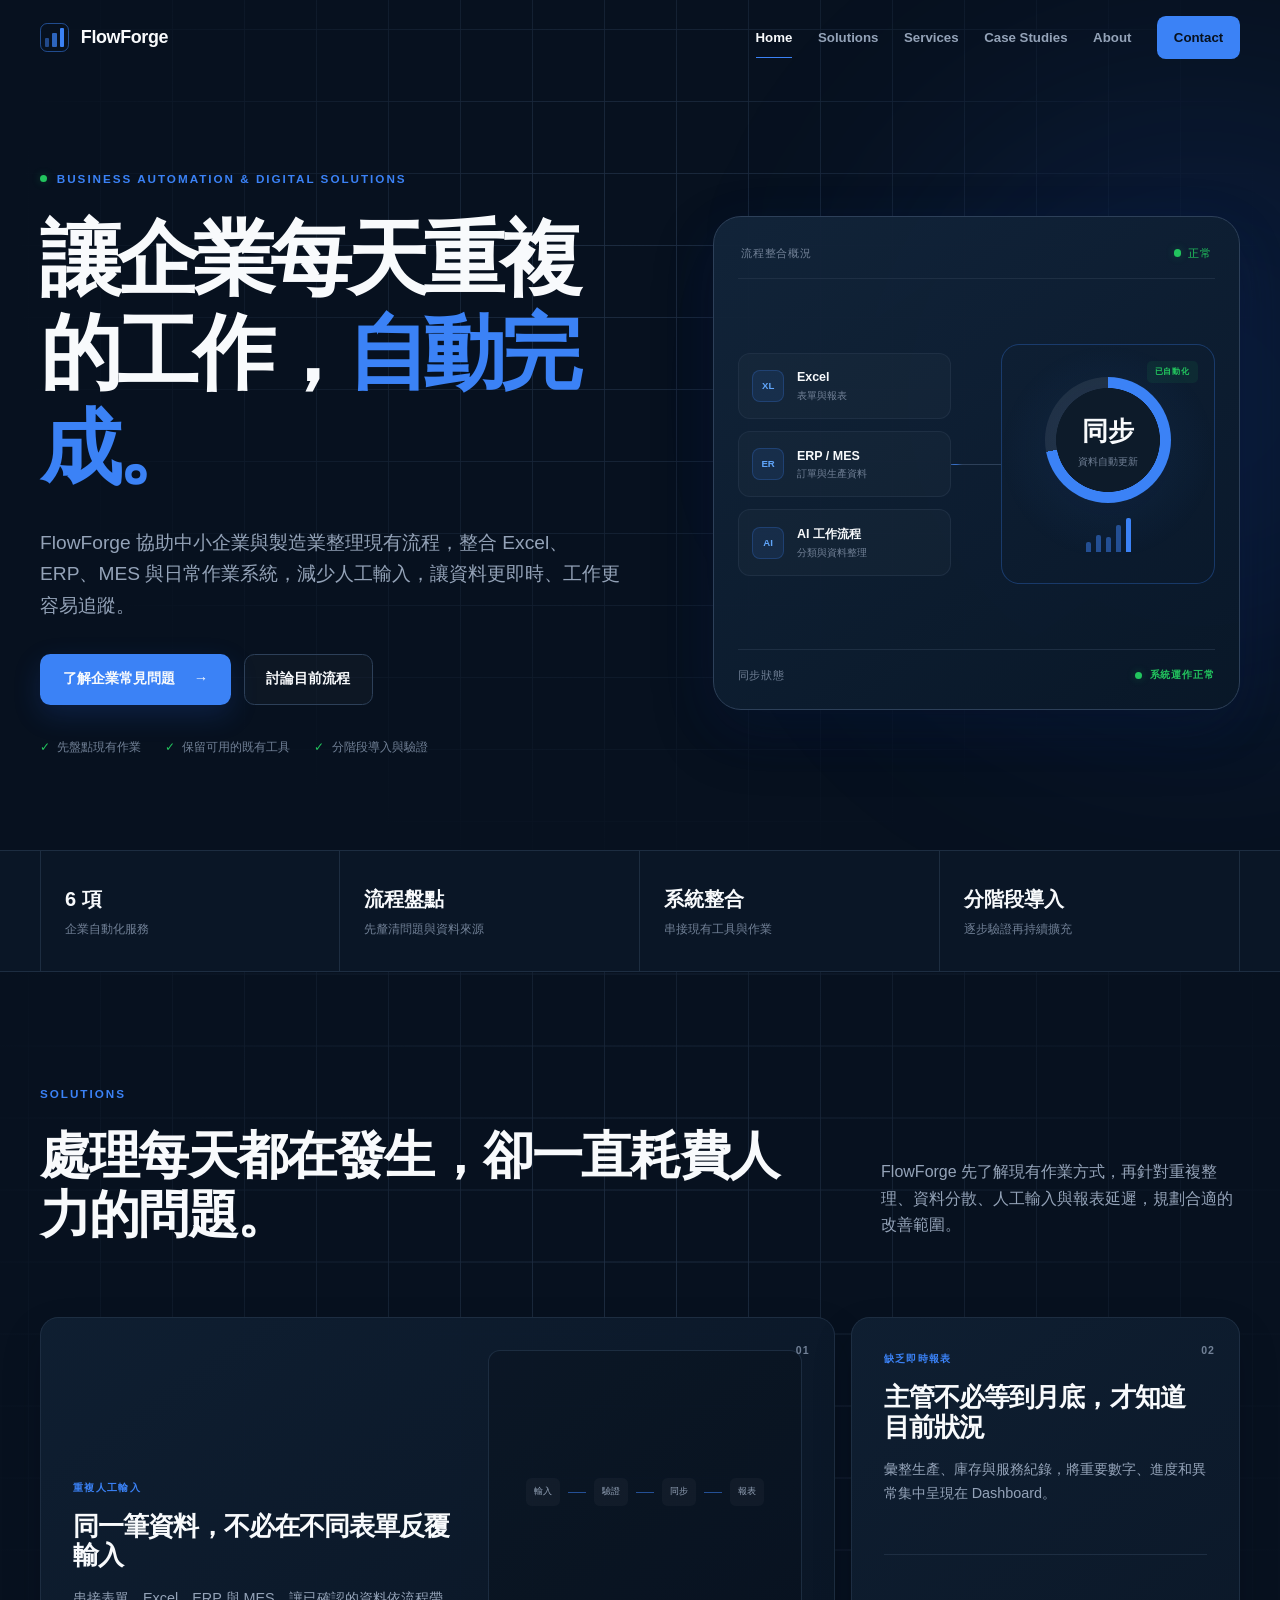
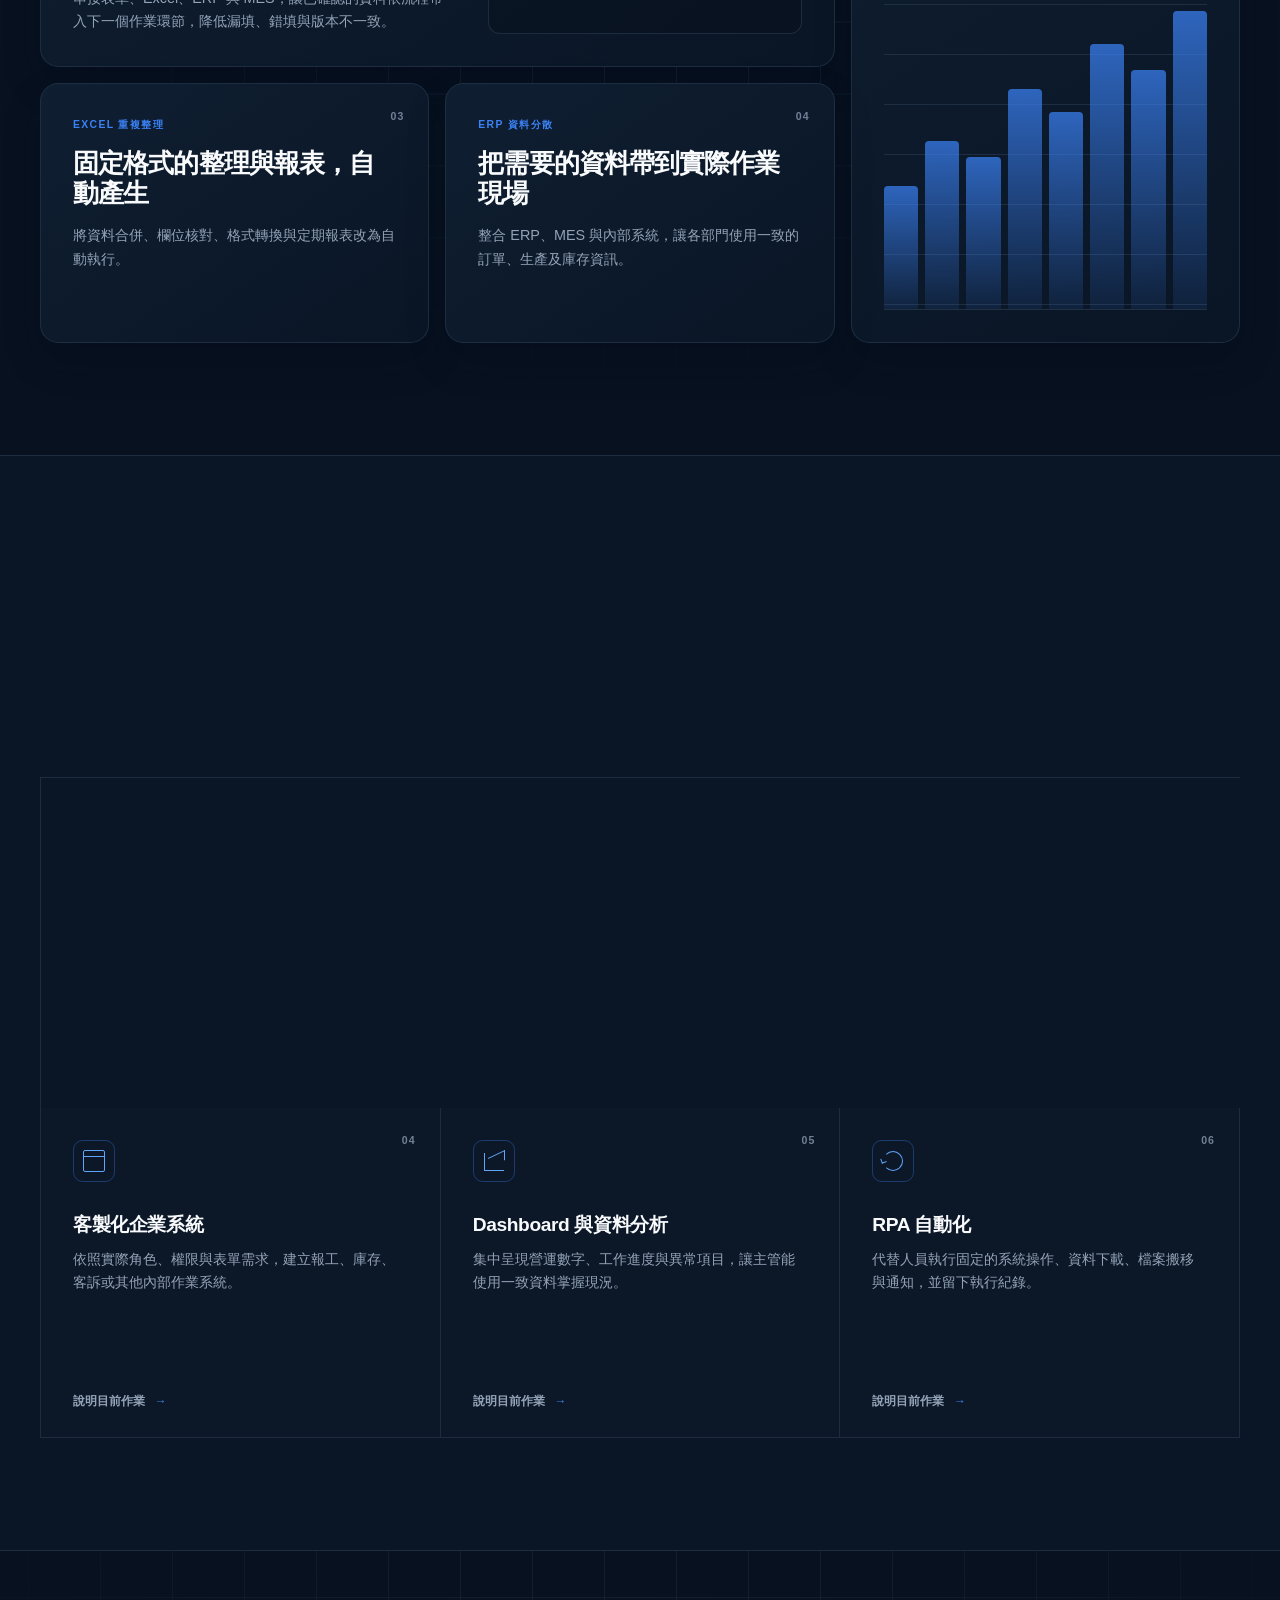
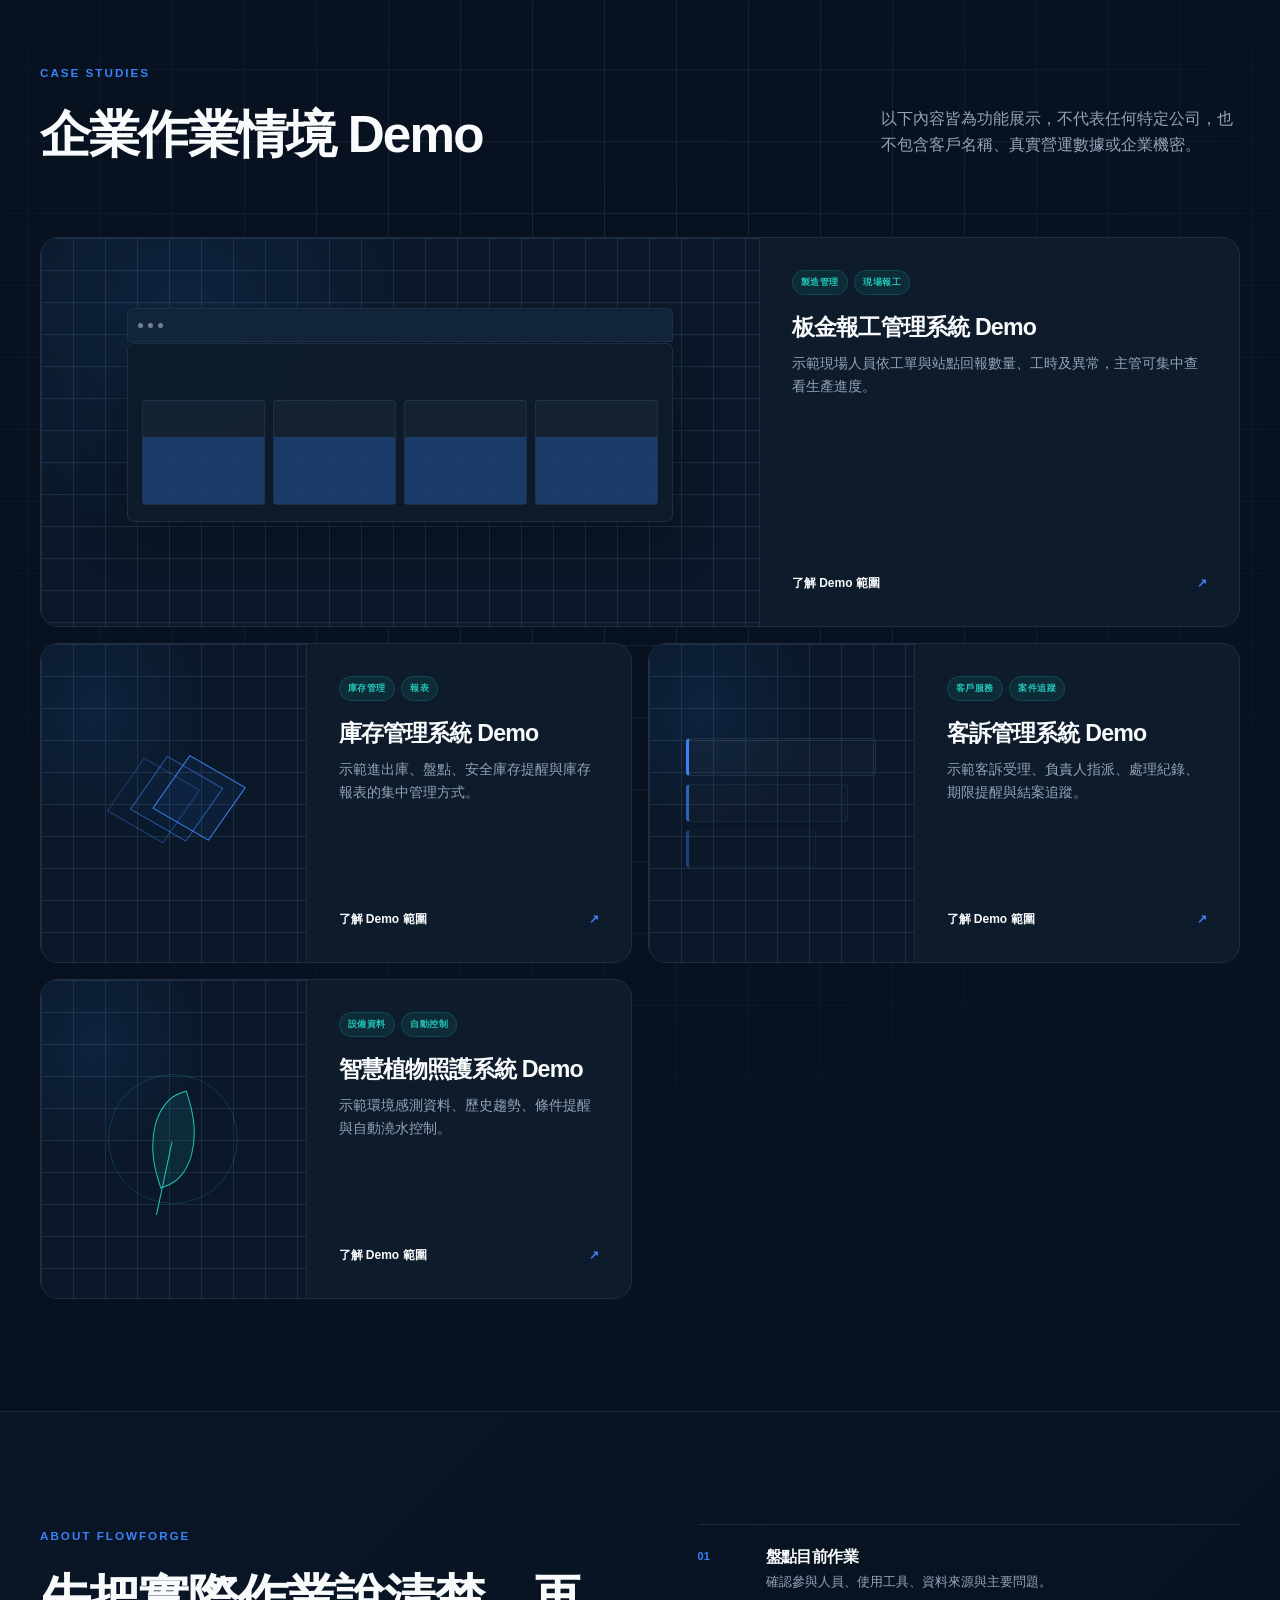
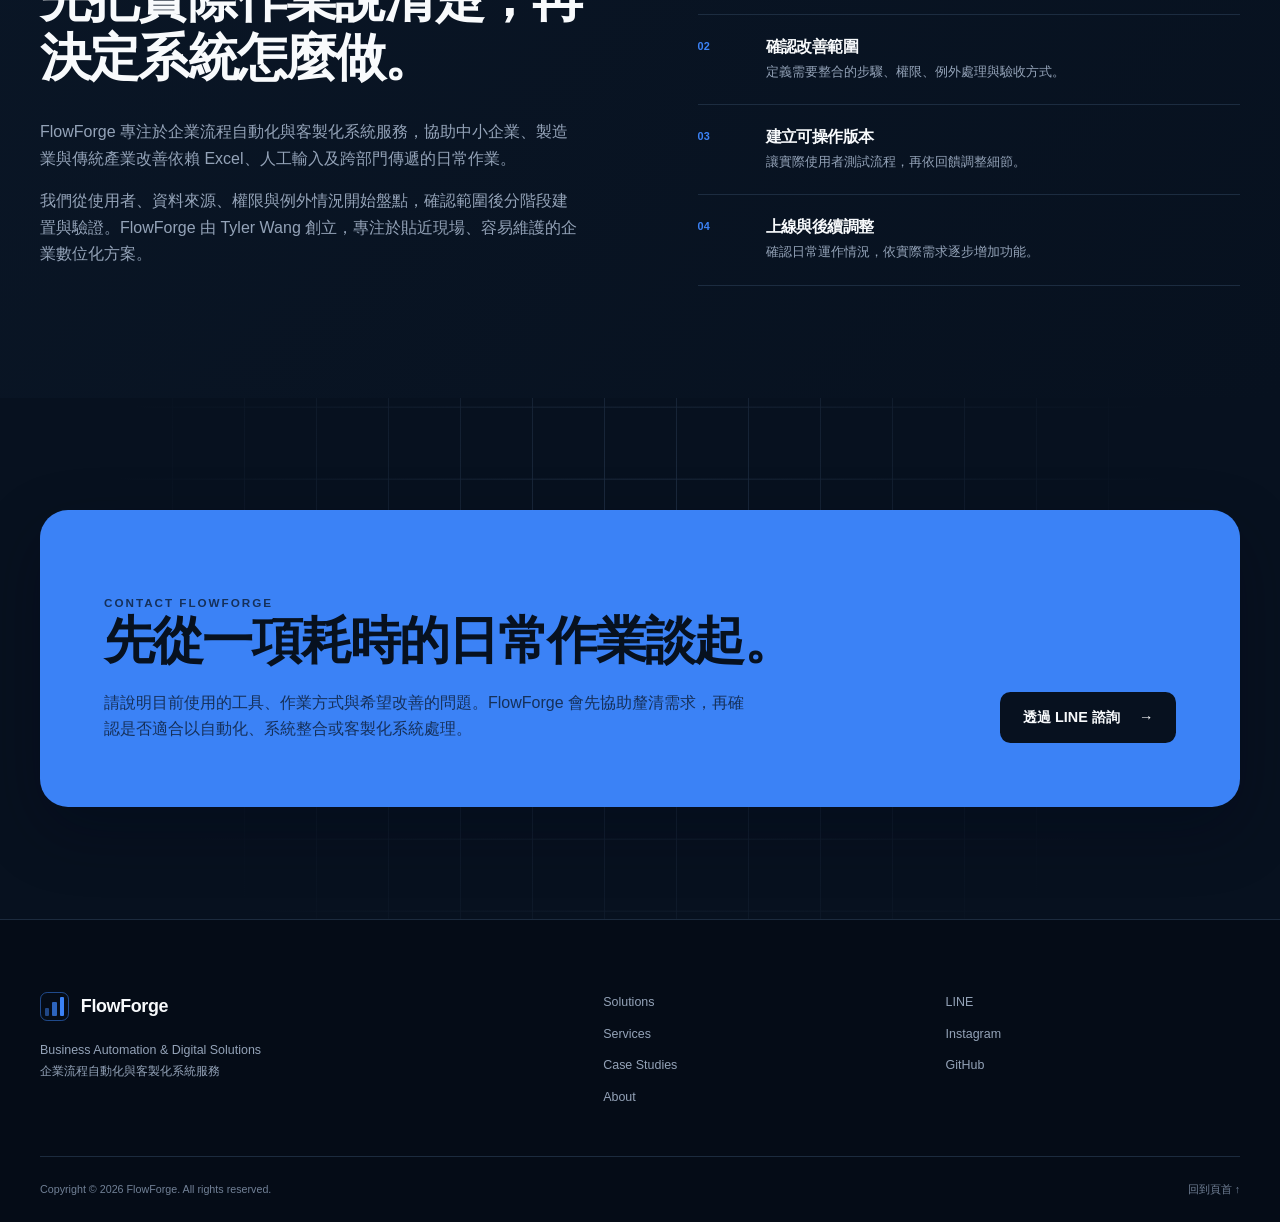
==== commit 16f458ea: "更新" ====
--- a/index.html
+++ b/index.html
@@ -1,262 +1,168 @@
-<!DOCTYPE html>
+<!doctype html>
 <html lang="zh-Hant">
+<head>
+  <meta charset="utf-8">
+  <meta name="viewport" content="width=device-width, initial-scale=1">
+  <meta name="description" content="FlowForge 提供 Excel 自動化、ERP／MES 整合、AI 工作流程、RPA、企業內部系統與資料分析服務。">
+  <meta name="theme-color" content="#07110f">
+  <title>FlowForge｜企業流程自動化與客製化系統開發</title>
+  <link rel="stylesheet" href="style.css">
+  <script src="script.js" defer></script>
+</head>
+<body>
+  <a class="skip-link" href="#main-content">跳至主要內容</a>
 
-<head>
-    <meta charset="UTF-8" />
-    <meta name="viewport" content="width=device-width, initial-scale=1.0" />
+  <header class="site-header" data-header>
+    <div class="container nav-shell">
+      <a class="brand" href="#home" aria-label="FlowForge 首頁">
+        <span class="brand-mark" aria-hidden="true"><span></span><span></span><span></span></span>
+        <span>FlowForge</span>
+      </a>
+      <button class="nav-toggle" type="button" aria-expanded="false" aria-controls="site-nav" aria-label="開啟導覽選單">
+        <span></span><span></span>
+      </button>
+      <nav id="site-nav" class="site-nav" aria-label="主要導覽">
+        <a href="#home">Home</a>
+        <a href="#solutions">Solutions</a>
+        <a href="#services">Services</a>
+        <a href="#cases">Case Studies</a>
+        <a href="#about">About</a>
+        <a class="nav-cta" href="#contact">Contact</a>
+      </nav>
+    </div>
+  </header>
 
-    <title>Tyler Wang | 前端練習作品集</title>
+  <main id="main-content">
+    <section id="home" class="hero section-grid">
+      <div class="hero-glow" aria-hidden="true"></div>
+      <div class="container hero-layout">
+        <div class="hero-copy reveal">
+          <p class="eyebrow"><span class="status-dot"></span> Business Automation &amp; Digital Solutions</p>
+          <h1>讓企業每天重複的工作，<span>自動完成。</span></h1>
+          <p class="hero-lead">FlowForge 協助中小企業與製造業整理現有流程，整合 Excel、ERP、MES 與日常作業系統，減少人工輸入，讓資料更即時、工作更容易追蹤。</p>
+          <div class="button-group">
+            <a class="button button-primary" href="#solutions">了解企業常見問題 <span aria-hidden="true">→</span></a>
+            <a class="button button-secondary" href="#contact">討論目前流程</a>
+          </div>
+          <ul class="hero-notes" aria-label="服務特色">
+            <li>先盤點現有作業</li><li>保留可用的既有工具</li><li>分階段導入與驗證</li>
+          </ul>
+        </div>
 
-    <link rel="stylesheet" href="https://cdnjs.cloudflare.com/ajax/libs/font-awesome/6.5.1/css/all.min.css" />
-    <link rel="stylesheet" href="style.css" />
-</head>
-
-<body>
-    <!-- 頁首導覽列 -->
-    <header class="site-header">
-        <div class="container header-inner">
-            <h1 class="logo">Tyler Wang</h1>
-
-            <nav class="nav">
-                <a href="#about">關於我</a>
-                <a href="#skills">能力</a>
-                <a href="#projects">專案</a>
-                <a href="#focus">專注方向</a>
-                <a href="#contact">聯絡</a>
-            </nav>
+        <div class="flow-visual reveal" aria-label="從分散作業到自動化流程的示意圖">
+          <div class="visual-topline"><span>流程整合概況</span><span class="live"><i></i> 正常</span></div>
+          <div class="flow-stage">
+            <div class="source-stack">
+              <div class="source-card"><span class="source-icon">XL</span><span><b>Excel</b><small>表單與報表</small></span></div>
+              <div class="source-card"><span class="source-icon">ER</span><span><b>ERP / MES</b><small>訂單與生產資料</small></span></div>
+              <div class="source-card"><span class="source-icon">AI</span><span><b>AI 工作流程</b><small>分類與資料整理</small></span></div>
+            </div>
+            <div class="flow-line" aria-hidden="true"><span></span></div>
+            <div class="result-card">
+              <span class="result-label">已自動化</span>
+              <div class="result-ring"><strong>同步</strong><small>資料自動更新</small></div>
+              <div class="result-bars"><i></i><i></i><i></i><i></i><i></i></div>
+            </div>
+          </div>
+          <div class="visual-footer"><span>同步狀態</span><strong><i></i> 系統運作正常</strong></div>
         </div>
-    </header>
-
-    <!-- 首頁主視覺 -->
-    <section class="hero">
-        <div class="container hero-content">
-            <p class="eyebrow">JavaScript 小作品展示</p>
-
-            <h2>前端練習作品集</h2>
-
-            <p class="hero-text">
-                整理我目前學習 HTML、CSS、JavaScript 過程中完成的小作品，
-                包含 TodoList、API 資料渲染、搜尋、篩選與排序練習。
-            </p>
-
-            <div class="hero-actions">
-                <a class="btn primary" href="#projects">查看作品</a>
-            </div>
-        </div>
+      </div>
     </section>
 
-    <!-- 關於我 -->
-    <section id="about" class="section">
-        <div class="container">
-            <h2 class="section-title">關於我</h2>
-
-            <p class="section-text">
-                我目前正在學習前端開發，主要練習 HTML、CSS、JavaScript，
-                並透過小作品理解 DOM 操作、事件監聽、陣列資料處理、
-                API 串接與畫面渲染流程。作品集目前會以學習作品為主，
-                持續補強基礎能力。
-            </p>
-        </div>
+    <section class="trust-strip" aria-label="核心能力">
+      <div class="container trust-grid">
+        <div><strong>6 項</strong><span>企業自動化服務</span></div>
+        <div><strong>流程盤點</strong><span>先釐清問題與資料來源</span></div>
+        <div><strong>系統整合</strong><span>串接現有工具與作業</span></div>
+        <div><strong>分階段導入</strong><span>逐步驗證再持續擴充</span></div>
+      </div>
     </section>
 
-    <!-- 能力 -->
-    <section id="skills" class="section section-light">
-        <div class="container">
-            <h2 class="section-title">能力與工具</h2>
-
-            <div class="skill-grid">
-                <div class="skill-card">
-                    <h3>HTML / CSS</h3>
-                    <p>
-                        練習網頁結構、排版、RWD、卡片版型與基本視覺調整。
-                    </p>
-                </div>
-
-                <div class="skill-card">
-                    <h3>JavaScript</h3>
-                    <p>
-                        練習事件監聽、DOM 操作、陣列方法、資料篩選、排序與畫面更新。
-                    </p>
-                </div>
-
-                <div class="skill-card">
-                    <h3>API 串接</h3>
-                    <p>
-                        使用 axios / fetch 取得資料，並將資料渲染到畫面上。
-                    </p>
-                </div>
-
-                <div class="skill-card">
-                    <h3>作品整理</h3>
-                    <p>
-                        整理練習作品、紀錄學習過程，並逐步補充 README 與專案說明。
-                    </p>
-                </div>
-            </div>
+    <section id="solutions" class="section section-grid">
+      <div class="container">
+        <div class="section-heading reveal">
+          <div><p class="eyebrow">Solutions</p><h2>處理每天都在發生，卻一直耗費人力的問題。</h2></div>
+          <p>FlowForge 先了解現有作業方式，再針對重複整理、資料分散、人工輸入與報表延遲，規劃合適的改善範圍。</p>
         </div>
+        <div class="bento-grid">
+          <article class="bento-card bento-wide reveal">
+            <div class="card-number">01</div>
+            <div class="card-copy"><span class="card-kicker">重複人工輸入</span><h3>同一筆資料，不必在不同表單反覆輸入</h3><p>串接表單、Excel、ERP 與 MES，讓已確認的資料依流程帶入下一個作業環節，降低漏填、錯填與版本不一致。</p></div>
+            <div class="mini-flow" aria-hidden="true"><span>輸入</span><i></i><span>驗證</span><i></i><span>同步</span><i></i><span>報表</span></div>
+          </article>
+          <article class="bento-card bento-tall reveal">
+            <div class="card-number">02</div><span class="card-kicker">缺乏即時報表</span><h3>主管不必等到月底，才知道目前狀況</h3><p>彙整生產、庫存與服務紀錄，將重要數字、進度和異常集中呈現在 Dashboard。</p>
+            <div class="pulse-chart" aria-hidden="true"><span style="--h:38%"></span><span style="--h:52%"></span><span style="--h:47%"></span><span style="--h:68%"></span><span style="--h:61%"></span><span style="--h:82%"></span><span style="--h:74%"></span><span style="--h:92%"></span></div>
+          </article>
+          <article class="bento-card reveal">
+            <div class="card-number">03</div><span class="card-kicker">Excel 重複整理</span><h3>固定格式的整理與報表，自動產生</h3><p>將資料合併、欄位核對、格式轉換與定期報表改為自動執行。</p>
+          </article>
+          <article class="bento-card reveal">
+            <div class="card-number">04</div><span class="card-kicker">ERP 資料分散</span><h3>把需要的資料帶到實際作業現場</h3><p>整合 ERP、MES 與內部系統，讓各部門使用一致的訂單、生產及庫存資訊。</p>
+          </article>
+        </div>
+      </div>
     </section>
 
-    <!-- 專案作品 -->
-    <section id="projects" class="section">
-        <div class="container">
-            <h2 class="section-title">精選專案</h2>
-
-            <p class="section-text project-intro">
-                這裡先放目前整理好的兩個小作品，主要是練習 JavaScript、
-                API 資料處理和畫面更新。
-            </p>
-
-            <div class="project-grid">
-                <!-- 專案 1 -->
-                <article class="project-card">
-                    <span class="card-icon">
-                        <i class="fa-solid fa-list-check"></i>
-                    </span>
-
-                    <span class="project-type">練習作品</span>
-
-                    <h3>TodoList 待辦清單</h3>
-
-                    <p>
-                        練習新增、刪除、完成狀態切換、Tab 篩選與清除已完成項目。
-                    </p>
-
-                    <div class="project-detail">
-                        <h4>負責與練習內容</h4>
-                        <ul>
-                            <li>新增待辦事項</li>
-                            <li>checkbox 切換完成狀態</li>
-                            <li>全部 / 已完成 / 未完成篩選</li>
-                            <li>清除已完成項目</li>
-                            <li>剩餘待辦數量計算</li>
-                        </ul>
-                    </div>
-
-                    <div class="tags">
-                        <span>HTML</span>
-                        <span>CSS</span>
-                        <span>JavaScript</span>
-                        <span>DOM</span>
-                    </div>
-
-                    <div class="project-links">
-                        <a class="btn primary project-btn" href="https://tylerwang.me/TODOLIST/" target="_blank">
-                            查看作品
-                        </a>
-                    </div>
-                </article>
-
-                <!-- 專案 2 -->
-                <article class="project-card">
-                    <span class="card-icon">
-                        <i class="fa-solid fa-seedling"></i>
-                    </span>
-
-                    <span class="project-type">API 串接</span>
-
-                    <h3>農產品比價查詢</h3>
-
-                    <p>
-                        使用 axios 串接公開 JSON 資料，練習作物名稱搜尋、
-                        分類篩選、價格排序與表格渲染。
-                    </p>
-
-                    <div class="project-detail">
-                        <h4>負責與練習內容</h4>
-                        <ul>
-                            <li>axios 取得資料</li>
-                            <li>作物名稱搜尋</li>
-                            <li>分類按鈕切換</li>
-                            <li>select 排序</li>
-                            <li>表頭點擊排序</li>
-                            <li>currentData 狀態管理</li>
-                        </ul>
-                    </div>
-
-                    <div class="tags">
-                        <span>HTML</span>
-                        <span>CSS</span>
-                        <span>JavaScript</span>
-                        <span>Axios</span>
-                    </div>
-
-                    <div class="project-links">
-                        <a class="btn primary project-btn" href="https://tylerwang.me/Agricultural-Products-Comparison-Website/" target="_blank">
-                            查看作品
-                        </a>
-                    </div>
-                </article>
-            </div>
+    <section id="services" class="section section-muted">
+      <div class="container">
+        <div class="section-heading compact reveal">
+          <div><p class="eyebrow">Services</p><h2>依照現有流程，選擇需要的改善方式。</h2></div>
+          <p>可以先處理一份耗時的報表，也可以逐步整合跨部門作業，不必一次更換所有系統。</p>
         </div>
+        <div class="service-grid">
+          <article class="service-card reveal"><span class="service-index">01</span><div class="line-icon sheet" aria-hidden="true"></div><h3>Excel 自動化</h3><p>自動合併檔案、整理欄位、核對資料並產生固定格式報表，減少每天重做相同步驟。</p><a href="#contact">說明目前作業 <span>→</span></a></article>
+          <article class="service-card reveal"><span class="service-index">02</span><div class="line-icon nodes" aria-hidden="true"></div><h3>ERP／MES 系統整合</h3><p>串接訂單、生產、報工與庫存資料，讓部門之間不再靠人工轉貼或重複登打。</p><a href="#contact">說明目前作業 <span>→</span></a></article>
+          <article class="service-card reveal"><span class="service-index">03</span><div class="line-icon spark" aria-hidden="true"></div><h3>AI 工作流程</h3><p>將文件分類、內容摘要、資料比對與回覆草稿加入既有流程，並保留必要的人工確認。</p><a href="#contact">說明目前作業 <span>→</span></a></article>
+          <article class="service-card reveal"><span class="service-index">04</span><div class="line-icon window" aria-hidden="true"></div><h3>客製化企業系統</h3><p>依照實際角色、權限與表單需求，建立報工、庫存、客訴或其他內部作業系統。</p><a href="#contact">說明目前作業 <span>→</span></a></article>
+          <article class="service-card reveal"><span class="service-index">05</span><div class="line-icon chart" aria-hidden="true"></div><h3>Dashboard 與資料分析</h3><p>集中呈現營運數字、工作進度與異常項目，讓主管能使用一致資料掌握現況。</p><a href="#contact">說明目前作業 <span>→</span></a></article>
+          <article class="service-card reveal"><span class="service-index">06</span><div class="line-icon loop" aria-hidden="true"></div><h3>RPA 自動化</h3><p>代替人員執行固定的系統操作、資料下載、檔案搬移與通知，並留下執行紀錄。</p><a href="#contact">說明目前作業 <span>→</span></a></article>
+        </div>
+      </div>
     </section>
 
-    <!-- 專注方向 -->
-    <section id="focus" class="section section-light">
-        <div class="container">
-            <h2 class="section-title">專注方向</h2>
-
-            <p class="section-text project-intro">
-                目前先把基礎練熟，再慢慢整理更多小作品。
-            </p>
-
-            <div class="info-grid">
-                <div class="info-card">
-                    <h3>JavaScript 基礎</h3>
-                    <ul>
-                        <li>DOM 操作</li>
-                        <li>事件監聽</li>
-                        <li>陣列方法</li>
-                        <li>資料篩選與排序</li>
-                    </ul>
-                </div>
-
-                <div class="info-card">
-                    <h3>API 串接與資料處理</h3>
-                    <ul>
-                        <li>axios / fetch 使用</li>
-                        <li>JSON 資料讀取</li>
-                        <li>資料狀態管理</li>
-                        <li>畫面資料渲染</li>
-                    </ul>
-                </div>
-
-                <div class="info-card">
-                    <h3>前端切版與 RWD</h3>
-                    <ul>
-                        <li>區塊切版</li>
-                        <li>卡片排版</li>
-                        <li>導覽列設計</li>
-                        <li>手機版畫面調整</li>
-                    </ul>
-                </div>
-            </div>
+    <section id="cases" class="section section-grid">
+      <div class="container">
+        <div class="section-heading reveal">
+          <div><p class="eyebrow">Case Studies</p><h2>企業作業情境 Demo</h2></div>
+          <p>以下內容皆為功能展示，不代表任何特定公司，也不包含客戶名稱、真實營運數據或企業機密。</p>
         </div>
+        <div class="case-grid">
+          <article class="case-card case-featured reveal"><div class="case-preview production" aria-hidden="true"><div class="preview-bar"><i></i><i></i><i></i></div><div class="preview-body"><span></span><span></span><span></span><span></span></div></div><div class="case-content"><div class="tag-row"><span>製造管理</span><span>現場報工</span></div><h3>板金報工管理系統 Demo</h3><p>示範現場人員依工單與站點回報數量、工時及異常，主管可集中查看生產進度。</p><a href="#contact" aria-label="了解板金報工管理系統 Demo">了解 Demo 範圍 <span>↗</span></a></div></article>
+          <article class="case-card reveal"><div class="case-preview inventory" aria-hidden="true"><div class="box-stack"><i></i><i></i><i></i></div></div><div class="case-content"><div class="tag-row"><span>庫存管理</span><span>報表</span></div><h3>庫存管理系統 Demo</h3><p>示範進出庫、盤點、安全庫存提醒與庫存報表的集中管理方式。</p><a href="#contact">了解 Demo 範圍 <span>↗</span></a></div></article>
+          <article class="case-card reveal"><div class="case-preview service" aria-hidden="true"><div class="ticket-list"><i></i><i></i><i></i></div></div><div class="case-content"><div class="tag-row"><span>客戶服務</span><span>案件追蹤</span></div><h3>客訴管理系統 Demo</h3><p>示範客訴受理、負責人指派、處理紀錄、期限提醒與結案追蹤。</p><a href="#contact">了解 Demo 範圍 <span>↗</span></a></div></article>
+          <article class="case-card reveal"><div class="case-preview plant" aria-hidden="true"><div class="leaf"></div><div class="sensor-ring"></div></div><div class="case-content"><div class="tag-row"><span>設備資料</span><span>自動控制</span></div><h3>智慧植物照護系統 Demo</h3><p>示範環境感測資料、歷史趨勢、條件提醒與自動澆水控制。</p><a href="#contact">了解 Demo 範圍 <span>↗</span></a></div></article>
+        </div>
+      </div>
     </section>
 
-    <!-- 聯絡我 -->
-    <section id="contact" class="section">
-        <div class="container">
-            <h2 class="section-title">聯絡我</h2>
-
-            <p class="section-text contact-text">
-                目前持續整理前端練習作品，歡迎透過 Instagram 或 Email 與我聯繫。
-            </p>
-
-            <div class="contact-actions">
-                <a class="btn primary" href="https://www.instagram.com/1ul_1025" target="_blank">
-                    Instagram
-                </a>
-                <a class="btn secondary" href="mailto:your-email@example.com">
-                    寄信給我
-                </a>
-            </div>
-        </div>
+    <section id="about" class="section about-section">
+      <div class="container about-grid">
+        <div class="about-copy reveal"><p class="eyebrow">About FlowForge</p><h2>先把實際作業說清楚，再決定系統怎麼做。</h2><p>FlowForge 專注於企業流程自動化與客製化系統服務，協助中小企業、製造業與傳統產業改善依賴 Excel、人工輸入及跨部門傳遞的日常作業。</p><p>我們從使用者、資料來源、權限與例外情況開始盤點，確認範圍後分階段建置與驗證。FlowForge 由 Tyler Wang 創立，專注於貼近現場、容易維護的企業數位化方案。</p></div>
+        <ol class="process-list reveal">
+          <li><span>01</span><div><h3>盤點目前作業</h3><p>確認參與人員、使用工具、資料來源與主要問題。</p></div></li>
+          <li><span>02</span><div><h3>確認改善範圍</h3><p>定義需要整合的步驟、權限、例外處理與驗收方式。</p></div></li>
+          <li><span>03</span><div><h3>建立可操作版本</h3><p>讓實際使用者測試流程，再依回饋調整細節。</p></div></li>
+          <li><span>04</span><div><h3>上線與後續調整</h3><p>確認日常運作情況，依實際需求逐步增加功能。</p></div></li>
+        </ol>
+      </div>
     </section>
 
-    <!-- 頁尾 -->
-    <footer class="footer">
-        <p>© 2026 Tyler Wang. 個人作品集網站</p>
-    </footer>
+    <section id="contact" class="contact-section section-grid">
+      <div class="container contact-card reveal">
+        <div><p class="eyebrow">Contact FlowForge</p><h2>先從一項耗時的日常作業談起。</h2><p>請說明目前使用的工具、作業方式與希望改善的問題。FlowForge 會先協助釐清需求，再確認是否適合以自動化、系統整合或客製化系統處理。</p></div>
+        <a class="button button-light" href="https://line.me/ti/p/90dKJ0dKEm" target="_blank" rel="noopener noreferrer">透過 LINE 諮詢 <span aria-hidden="true">→</span></a>
+      </div>
+    </section>
+  </main>
+
+  <footer class="site-footer">
+    <div class="container footer-grid">
+      <div><a class="brand" href="#home"><span class="brand-mark" aria-hidden="true"><span></span><span></span><span></span></span><span>FlowForge</span></a><p>Business Automation &amp; Digital Solutions<br>企業流程自動化與客製化系統服務</p></div>
+      <div class="footer-links"><a href="#solutions">Solutions</a><a href="#services">Services</a><a href="#cases">Case Studies</a><a href="#about">About</a></div>
+      <div class="footer-meta"><a href="https://line.me/ti/p/90dKJ0dKEm" target="_blank" rel="noopener noreferrer">LINE</a><a href="https://www.instagram.com/1ul_1025/" target="_blank" rel="noopener noreferrer">Instagram</a><a href="https://github.com/s96405" target="_blank" rel="noopener noreferrer">GitHub</a></div>
+    </div>
+    <div class="container footer-bottom"><span>Copyright © <span data-year></span> FlowForge. All rights reserved.</span><a href="#home">回到頁首 ↑</a></div>
+  </footer>
 </body>
-
 </html>
--- a/style.css
+++ b/style.css
@@ -1,499 +1,205 @@
-/* =========================
-   Reset
-========================= */
-* {
-    box-sizing: border-box;
-    margin: 0;
-    padding: 0;
-}
-
-html {
-    scroll-behavior: smooth;
-}
-
-body {
-    font-family: "Microsoft JhengHei", "Segoe UI", Arial, sans-serif;
-    line-height: 1.7;
-    color: #1f2937;
-    background-color: #f8fafc;
-}
-
-/* =========================
-   Layout
-========================= */
-.container {
-    width: min(1080px, 90%);
-    margin: 0 auto;
-}
-
-.section {
-    padding: 72px 0;
-}
-
-.section-light {
-    background-color: #f1f5f9;
-}
-
-.section-title {
-    margin-bottom: 22px;
-    font-size: 30px;
-    font-weight: 800;
-    color: #111827;
-}
-
-.section-text {
-    max-width: 820px;
-    margin-bottom: 16px;
-    font-size: 17px;
-    color: #4b5563;
-}
-
-.project-intro {
-    margin-bottom: 32px;
-}
-
-.card-icon {
-    width: 38px;
-    height: 38px;
-    display: inline-flex;
-    align-items: center;
-    justify-content: center;
-    margin-bottom: 12px;
-    border-radius: 10px;
-    color: #2563eb;
-    background: #eff6ff;
-    border: 1px solid #bfdbfe;
-    font-size: 17px;
-}
-
-/* =========================
-   Header
-========================= */
-.site-header {
-    position: sticky;
-    top: 0;
-    z-index: 20;
-    background-color: #ffffff;
-    border-bottom: 1px solid #e5e7eb;
-}
-
-.header-inner {
-    height: 72px;
-    display: flex;
-    align-items: center;
-    justify-content: space-between;
-}
-
-.logo {
-    font-size: 22px;
-    font-weight: 800;
-    color: #111827;
-}
-
-.nav {
-    display: flex;
-    gap: 22px;
-}
-
-.nav a {
-    position: relative;
-    color: #4b5563;
-    text-decoration: none;
-    font-size: 15px;
-    font-weight: 600;
-    transition: color 0.2s;
-}
-
-.nav a::after {
-    content: "";
-    position: absolute;
-    left: 50%;
-    bottom: -6px;
-    width: 18px;
-    height: 2px;
-    border-radius: 999px;
-    background-color: #2563eb;
-    transform: translateX(-50%) scaleX(0);
-    transform-origin: center;
-    transition: transform 0.2s;
-}
-
-.nav a:hover {
-    color: #2563eb;
-}
-
-.nav a:hover::after {
-    transform: translateX(-50%) scaleX(1);
-}
-
-/* =========================
-   Hero
-========================= */
-.hero {
-    position: relative;
-    overflow: hidden;
-    padding: 96px 0;
-    min-height: 420px;
-    background-image:
-        linear-gradient(90deg, rgba(23, 32, 51, 0.72) 0%, rgba(23, 32, 51, 0.5) 44%, rgba(23, 32, 51, 0.2) 74%, rgba(23, 32, 51, 0.06) 100%),
-        url("images/social-mode-WmVtCFR1C1g-unsplash.jpg");
-    background-position: top right;
-    background-size: cover;
-    background-repeat: no-repeat;
-    border-bottom: 1px solid #e5e7eb;
-    box-shadow: inset 0 -72px 110px rgba(23, 32, 51, 0.72);
-}
-
-.hero::before {
-    content: none;
-}
-
-.hero-content {
-    position: relative;
-    z-index: 1;
-    max-width: 820px;
-}
-
-.eyebrow {
-    margin-bottom: 16px;
-    font-size: 14px;
-    font-weight: 800;
-    color: #93c5fd;
-    letter-spacing: 1px;
-    text-transform: uppercase;
-}
-
-.hero h2 {
-    max-width: 780px;
-    margin-bottom: 22px;
-    font-size: clamp(34px, 5vw, 50px);
-    line-height: 1.25;
-    font-weight: 900;
-    color: #ffffff;
-}
-
-.hero-text {
-    max-width: 760px;
-    margin-bottom: 32px;
-    font-size: 18px;
-    color: #e5e7eb;
-}
-
-.hero-actions {
-    display: flex;
-    gap: 14px;
-    flex-wrap: wrap;
-}
-
-/* =========================
-   Buttons
-========================= */
-.btn {
-    display: inline-block;
-    padding: 12px 24px;
-    border-radius: 10px;
-    font-size: 15px;
-    font-weight: 700;
-    text-decoration: none;
-    transition: background-color 0.2s, border-color 0.2s, color 0.2s;
-}
-
-.btn.primary {
-    color: #ffffff;
-    background-color: #2563eb;
-}
-
-.btn.primary:hover {
-    background-color: #1d4ed8;
-}
-
-.btn.secondary {
-    color: #2563eb;
-    background-color: #ffffff;
-    border: 1px solid #bfdbfe;
-}
-
-.btn.secondary:hover {
-    background-color: #eff6ff;
-}
-
-/* =========================
-   Skills
-========================= */
-.skill-grid {
-    display: grid;
-    grid-template-columns: repeat(4, 1fr);
-    gap: 18px;
-}
-
-.skill-card {
-    position: relative;
-    overflow: hidden;
-    padding: 24px;
-    border-radius: 16px;
-    background-color: #ffffff;
-    border: 1px solid #e5e7eb;
-    box-shadow: 0 4px 14px rgba(15, 23, 42, 0.04);
-    transition: transform 0.2s, border-color 0.2s, box-shadow 0.2s;
-}
-
-.skill-card h3 {
-    margin-bottom: 10px;
-    font-size: 20px;
-    color: #111827;
-}
-
-.skill-card p {
-    font-size: 15px;
-    color: #4b5563;
-}
-
-/* =========================
-   Projects
-========================= */
-.project-grid {
-    display: grid;
-    grid-template-columns: repeat(2, 1fr);
-    gap: 22px;
-}
-
-.project-card {
-    position: relative;
-    overflow: hidden;
-    display: flex;
-    flex-direction: column;
-    padding: 22px;
-    border-radius: 14px;
-    background-color: #ffffff;
-    border: 1px solid #e5e7eb;
-    box-shadow: 0 4px 14px rgba(15, 23, 42, 0.05);
-    transition: transform 0.2s, border-color 0.2s, box-shadow 0.2s;
-}
-
-.project-type {
-    align-self: flex-start;
-    margin-bottom: 12px;
-    padding: 4px 10px;
-    border-radius: 999px;
-    font-size: 12px;
-    font-weight: 800;
-    color: #1d4ed8;
-    background-color: #eff6ff;
-    border: 1px solid #bfdbfe;
-}
-
-.project-card h3 {
-    margin-bottom: 10px;
-    font-size: 21px;
-    line-height: 1.4;
-    color: #111827;
-}
-
-.project-card>p {
-    margin-bottom: 14px;
-    font-size: 15px;
-    color: #4b5563;
-}
-
-.project-detail {
-    min-height: 196px;
-    margin-bottom: 14px;
-    padding: 14px;
-    border-radius: 10px;
-    background-color: #f8fafc;
-    border: 1px solid #e5e7eb;
-}
-
-.project-detail h4 {
-    margin-bottom: 8px;
-    font-size: 15px;
-    color: #111827;
-}
-
-.project-detail ul {
-    padding-left: 20px;
-}
-
-.project-detail li {
-    margin-bottom: 4px;
-    font-size: 14px;
-    color: #4b5563;
-}
-
-.tags {
-    display: flex;
-    flex-wrap: wrap;
-    gap: 8px;
-    margin-top: auto;
-}
-
-.tags span {
-    padding: 6px 11px;
-    border-radius: 999px;
-    font-size: 13px;
-    font-weight: 700;
-    color: #1d4ed8;
-    background-color: #eff6ff;
-    border: 1px solid #bfdbfe;
-    transition: background-color 0.2s, color 0.2s, border-color 0.2s;
-}
-
-.tags span:hover {
-    color: #1e40af;
-    background-color: #dbeafe;
-    border-color: #93c5fd;
-}
-
-.project-links {
-    margin-top: auto;
-    padding-top: 14px;
-}
-
-.project-btn {
-    padding: 10px 18px;
-}
-
-/* =========================
-   Info Cards
-========================= */
-.info-grid {
-    display: grid;
-    grid-template-columns: repeat(3, 1fr);
-    gap: 22px;
-}
-
-.info-card {
-    position: relative;
-    overflow: hidden;
-    padding: 26px;
-    border-radius: 18px;
-    background-color: #ffffff;
-    border: 1px solid #e5e7eb;
-    box-shadow: 0 4px 14px rgba(15, 23, 42, 0.04);
-    transition: transform 0.2s, border-color 0.2s, box-shadow 0.2s;
-}
-
-.skill-card:hover,
-.project-card:hover,
-.info-card:hover {
-    transform: translateY(-6px);
-    border-color: #bfdbfe;
-    box-shadow: 0 8px 20px rgba(15, 23, 42, 0.08);
-}
-
-.info-card h3 {
-    margin-bottom: 12px;
-    font-size: 22px;
-    color: #111827;
-}
-
-.info-card ul {
-    padding-left: 20px;
-    color: #4b5563;
-}
-
-.info-card li {
-    margin-bottom: 8px;
-    font-size: 15px;
-}
-
-.info-btn {
-    margin-top: 18px;
-}
-
-/* =========================
-   Contact
-========================= */
-.contact-text {
-    margin-bottom: 24px;
-}
-
-.contact-actions {
-    display: flex;
-    gap: 14px;
-    flex-wrap: wrap;
-}
-
-/* =========================
-   Footer
-========================= */
-.footer {
-    padding: 24px;
-    text-align: center;
-    color: #6b7280;
-    background-color: #f8fafc;
-}
-
-/* =========================
-   Responsive
-========================= */
-@media (max-width: 960px) {
-
-    .skill-grid,
-    .project-grid,
-    .info-grid {
-        grid-template-columns: repeat(2, 1fr);
-    }
-
-    .project-card {
-        min-height: auto;
-    }
-
-    .project-card h3,
-    .project-card>p {
-        min-height: auto;
-    }
-}
-
-@media (max-width: 700px) {
-    .header-inner {
-        height: auto;
-        padding: 18px 0;
-        align-items: flex-start;
-        flex-direction: column;
-        gap: 14px;
-    }
-
-    .nav {
-        flex-wrap: wrap;
-        gap: 12px;
-    }
-
-    .hero {
-        padding: 72px 0;
-        min-height: 360px;
-    }
-
-    .section {
-        padding: 56px 0;
-    }
-
-    .skill-grid,
-    .project-grid,
-    .info-grid {
-        grid-template-columns: 1fr;
-    }
-
-    .project-detail {
-        min-height: auto;
-    }
-
-    .hero h2 {
-        font-size: 34px;
-    }
-
-    .hero-text {
-        font-size: 16px;
-    }
+:root {
+  --color-bg: #07111f;
+  --color-bg-soft: #0a1626;
+  --color-surface: #0d1b2a;
+  --color-surface-raised: #12243a;
+  --color-text: #f8fafc;
+  --color-muted: #94a3b8;
+  --color-subtle: #718096;
+  --color-accent: #3b82f6;
+  --color-accent-strong: #60a5fa;
+  --color-accent-soft: rgba(59, 130, 246, .1);
+  --color-highlight: #22c7b8;
+  --color-highlight-soft: rgba(34, 199, 184, .1);
+  --color-success: #22c55e;
+  --color-line: rgba(34, 50, 71, .82);
+  --color-line-strong: #2d4059;
+  --space-1: .5rem;
+  --space-2: .75rem;
+  --space-3: 1rem;
+  --space-4: 1.5rem;
+  --space-5: 2rem;
+  --space-6: 3rem;
+  --space-7: 4.5rem;
+  --space-8: 7rem;
+  --radius-sm: .75rem;
+  --radius-md: 1.15rem;
+  --radius-lg: 1.75rem;
+  --shadow-card: 0 24px 60px rgba(2, 8, 23, .3);
+  --shadow-glow: 0 16px 56px rgba(37, 99, 235, .09);
+  --container: 1200px;
+  --header-height: 76px;
+  --ease: cubic-bezier(.2, .8, .2, 1);
+}
+
+*, *::before, *::after { box-sizing: border-box; }
+html { scroll-behavior: smooth; scroll-padding-top: calc(var(--header-height) + 1rem); }
+body { margin: 0; color: var(--color-text); background: var(--color-bg); font-family: Inter, ui-sans-serif, -apple-system, BlinkMacSystemFont, "Segoe UI", "Noto Sans TC", sans-serif; line-height: 1.65; -webkit-font-smoothing: antialiased; }
+body.nav-open { overflow: hidden; }
+a { color: inherit; text-decoration: none; }
+button, a { -webkit-tap-highlight-color: transparent; }
+button { font: inherit; }
+img, svg { display: block; max-width: 100%; }
+h1, h2, h3, p { margin-top: 0; }
+h1, h2, h3 { line-height: 1.15; letter-spacing: -.035em; }
+p { color: var(--color-muted); }
+.container { width: min(calc(100% - 3rem), var(--container)); margin-inline: auto; }
+.skip-link { position: fixed; left: 1rem; top: -5rem; z-index: 999; padding: .8rem 1rem; color: var(--color-bg); background: var(--color-accent); border-radius: var(--radius-sm); font-weight: 700; }
+.skip-link:focus { top: 1rem; }
+:focus-visible { outline: 3px solid var(--color-accent); outline-offset: 4px; }
+
+.section-grid { position: relative; background-image: linear-gradient(var(--color-line) 1px, transparent 1px), linear-gradient(90deg, var(--color-line) 1px, transparent 1px); background-size: 72px 72px; background-position: center; }
+.section-grid::before { content: ""; position: absolute; inset: 0; pointer-events: none; background: radial-gradient(circle at 50% 30%, transparent 0, var(--color-bg) 72%); }
+.section { position: relative; padding: var(--space-8) 0; overflow: hidden; }
+.section-muted { background: var(--color-bg-soft); border-block: 1px solid var(--color-line); }
+.section-heading { position: relative; z-index: 1; display: grid; grid-template-columns: minmax(0, 1.5fr) minmax(270px, .7fr); gap: var(--space-7); align-items: end; margin-bottom: var(--space-7); }
+.section-heading.compact { margin-bottom: var(--space-6); }
+.section-heading h2, .about-copy h2, .contact-card h2 { margin-bottom: 0; max-width: 780px; font-size: clamp(2.15rem, 4vw, 4rem); }
+.section-heading > p { margin-bottom: .4rem; max-width: 480px; }
+.eyebrow { display: flex; align-items: center; gap: .6rem; margin-bottom: var(--space-4); color: var(--color-accent); font-size: .73rem; font-weight: 750; letter-spacing: .17em; text-transform: uppercase; }
+.status-dot, .live i, .visual-footer i { width: .45rem; height: .45rem; display: inline-block; border-radius: 50%; background: var(--color-success); box-shadow: 0 0 8px rgba(34, 197, 94, .28); }
+
+.site-header { position: fixed; inset: 0 0 auto; z-index: 100; height: var(--header-height); border-bottom: 1px solid transparent; transition: background .25s ease, border-color .25s ease; }
+.site-header.is-scrolled { background: rgba(7, 17, 31, .88); border-color: var(--color-line); backdrop-filter: blur(18px); }
+.nav-shell { height: 100%; display: flex; align-items: center; justify-content: space-between; }
+.brand { display: inline-flex; align-items: center; gap: .75rem; font-size: 1.12rem; font-weight: 760; letter-spacing: -.02em; }
+.brand-mark { width: 1.8rem; height: 1.8rem; display: grid; grid-template-columns: repeat(3, 1fr); gap: 3px; align-items: end; padding: 4px; border: 1px solid rgba(59, 130, 246, .52); border-radius: .45rem; }
+.brand-mark span { display: block; background: var(--color-accent); border-radius: 1px; }
+.brand-mark span:nth-child(1) { height: 45%; opacity: .5; }.brand-mark span:nth-child(2) { height: 75%; opacity: .75; }.brand-mark span:nth-child(3) { height: 100%; }
+.site-nav { display: flex; align-items: center; gap: clamp(1rem, 2vw, 2rem); }
+.site-nav a { position: relative; color: var(--color-muted); font-size: .83rem; font-weight: 650; transition: color .2s ease; }
+.site-nav a:not(.nav-cta)::after { content: ""; position: absolute; left: 0; right: 100%; bottom: -.6rem; height: 1px; background: var(--color-accent); transition: right .25s var(--ease); }
+.site-nav a:hover, .site-nav a.is-active { color: var(--color-text); }
+.site-nav a.is-active::after, .site-nav a:hover::after { right: 0; }
+.site-nav .nav-cta { padding: .65rem 1.05rem; color: var(--color-bg); background: var(--color-accent); border-radius: .55rem; }
+.nav-toggle { display: none; width: 44px; height: 44px; border: 1px solid var(--color-line); color: var(--color-text); background: transparent; border-radius: .6rem; cursor: pointer; }
+.nav-toggle span { display: block; width: 18px; height: 1px; margin: 5px auto; background: currentColor; transition: transform .2s ease; }
+
+.hero { min-height: 850px; display: flex; align-items: center; padding: calc(var(--header-height) + var(--space-7)) 0 var(--space-7); overflow: hidden; }
+.hero-glow { position: absolute; width: 38rem; height: 38rem; right: -14rem; top: 6rem; border-radius: 50%; background: rgba(37, 99, 235, .12); filter: blur(120px); pointer-events: none; }
+.hero-layout { position: relative; z-index: 1; display: grid; grid-template-columns: 1.05fr .95fr; gap: clamp(3rem, 7vw, 7rem); align-items: center; }
+.hero-copy h1 { max-width: 760px; margin-bottom: var(--space-5); font-size: clamp(3.2rem, 6.4vw, 6.6rem); font-weight: 760; letter-spacing: -.065em; }
+.hero-copy h1 span { color: var(--color-accent); }
+.hero-lead { max-width: 650px; margin-bottom: var(--space-5); font-size: clamp(1.05rem, 1.5vw, 1.27rem); }
+.button-group { display: flex; flex-wrap: wrap; gap: .8rem; }
+.button { min-height: 50px; display: inline-flex; align-items: center; justify-content: center; gap: 1.2rem; padding: .78rem 1.35rem; border: 1px solid transparent; border-radius: .65rem; font-size: .9rem; font-weight: 720; transition: transform .25s var(--ease), background .25s ease, border-color .25s ease, box-shadow .25s ease; }
+.button:hover { transform: translateY(-2px); }
+.button-primary { color: var(--color-text); background: var(--color-accent); box-shadow: 0 10px 28px rgba(37, 99, 235, .18); }
+.button-primary:hover { background: var(--color-accent-strong); box-shadow: 0 14px 34px rgba(37, 99, 235, .22); }
+.button-secondary { color: var(--color-text); background: rgba(255,255,255,.025); border-color: var(--color-line-strong); }
+.button-secondary:hover { border-color: rgba(96, 165, 250, .58); background: var(--color-accent-soft); }
+.hero-notes { display: flex; flex-wrap: wrap; gap: 1.5rem; margin: var(--space-5) 0 0; padding: 0; list-style: none; color: var(--color-subtle); font-size: .78rem; }
+.hero-notes li::before { content: "✓"; margin-right: .45rem; color: var(--color-success); }
+
+.flow-visual { min-height: 490px; padding: var(--space-4); background: linear-gradient(145deg, rgba(18, 36, 58, .96), rgba(9, 23, 40, .97)); border: 1px solid var(--color-line-strong); border-radius: var(--radius-lg); box-shadow: var(--shadow-card), var(--shadow-glow); transform: perspective(1000px) rotateY(-2deg); }
+.visual-topline, .visual-footer { display: flex; align-items: center; justify-content: space-between; color: var(--color-subtle); font-size: .7rem; letter-spacing: .08em; text-transform: uppercase; }
+.visual-topline { padding: .15rem .2rem 1rem; border-bottom: 1px solid var(--color-line); }
+.live, .visual-footer strong { display: flex; align-items: center; gap: .45rem; color: var(--color-success); }
+.flow-stage { min-height: 370px; display: grid; grid-template-columns: 1fr 50px 1fr; align-items: center; }
+.source-stack { display: grid; gap: .75rem; }
+.source-card { display: flex; align-items: center; gap: .8rem; padding: .85rem; background: rgba(255,255,255,.025); border: 1px solid var(--color-line); border-radius: var(--radius-sm); }
+.source-card b, .source-card small { display: block; }.source-card b { font-size: .78rem; }.source-card small { color: var(--color-subtle); font-size: .63rem; }
+.source-icon { width: 2rem; height: 2rem; display: grid; place-items: center; flex: 0 0 auto; color: var(--color-accent-strong); background: var(--color-accent-soft); border: 1px solid rgba(59, 130, 246, .24); border-radius: .5rem; font-size: .6rem; font-weight: 800; }
+.flow-line { height: 1px; position: relative; overflow: hidden; background: var(--color-line-strong); }
+.flow-line::after { content: ""; position: absolute; inset: -2px auto -2px 0; width: 8px; background: var(--color-accent); filter: blur(2px); animation: travel 2.4s linear infinite; }
+.result-card { min-height: 240px; display: grid; place-items: center; position: relative; padding: var(--space-4); border: 1px solid rgba(59, 130, 246, .3); border-radius: var(--radius-md); background: radial-gradient(circle at 50% 45%, rgba(59, 130, 246, .09), transparent 64%); }
+.result-label { position: absolute; top: 1rem; right: 1rem; padding: .25rem .5rem; color: var(--color-success); background: rgba(34, 197, 94, .08); border-radius: .3rem; font-size: .52rem; font-weight: 800; letter-spacing: .1em; }
+.result-ring { width: 126px; height: 126px; display: grid; place-content: center; text-align: center; border-radius: 50%; background: radial-gradient(circle closest-side, var(--color-surface) 82%, transparent 83% 99%), conic-gradient(var(--color-accent) 72%, rgba(255,255,255,.08) 0); }
+.result-ring strong { font-size: 1.65rem; }.result-ring small { display: block; color: var(--color-subtle); font-size: .6rem; }
+.result-bars { height: 34px; display: flex; align-items: end; gap: 5px; }.result-bars i { width: 5px; background: var(--color-accent); opacity: .5; border-radius: 2px 2px 0 0; }.result-bars i:nth-child(1){height:30%}.result-bars i:nth-child(2){height:50%}.result-bars i:nth-child(3){height:42%}.result-bars i:nth-child(4){height:80%}.result-bars i:nth-child(5){height:100%;opacity:1}
+.visual-footer { padding-top: 1rem; border-top: 1px solid var(--color-line); }.visual-footer strong { font-size: .62rem; }
+
+.trust-strip { position: relative; border-block: 1px solid var(--color-line); background: var(--color-bg-soft); }
+.trust-grid { display: grid; grid-template-columns: repeat(4, 1fr); }
+.trust-grid div { min-height: 120px; display: grid; align-content: center; padding: 1.5rem; border-right: 1px solid var(--color-line); }.trust-grid div:first-child { border-left: 1px solid var(--color-line); }
+.trust-grid strong { margin-bottom: .2rem; font-size: 1.25rem; }.trust-grid span { color: var(--color-subtle); font-size: .72rem; }
+
+.bento-grid { position: relative; z-index: 1; display: grid; grid-template-columns: repeat(3, 1fr); gap: 1rem; }
+.bento-card { min-height: 260px; position: relative; overflow: hidden; padding: var(--space-5); background: linear-gradient(145deg, rgba(15, 31, 50, .98), rgba(10, 22, 38, .98)); border: 1px solid var(--color-line); border-radius: var(--radius-md); box-shadow: 0 18px 40px rgba(2, 8, 23, .16); transition: transform .3s var(--ease), border-color .3s ease, box-shadow .3s ease; }
+.bento-card:hover, .service-card:hover, .case-card:hover { transform: translateY(-5px); border-color: rgba(59, 130, 246, .4); box-shadow: var(--shadow-card); }
+.bento-wide { grid-column: span 2; display: grid; grid-template-columns: 1.1fr .9fr; gap: 2rem; align-items: end; min-height: 350px; }
+.bento-tall { grid-row: span 2; min-height: 580px; display: flex; flex-direction: column; }
+.card-number, .service-index { color: var(--color-subtle); font-size: .66rem; font-weight: 760; letter-spacing: .1em; }
+.card-number { position: absolute; top: 1.5rem; right: 1.5rem; }
+.card-kicker { display: block; margin-bottom: 1rem; color: var(--color-accent); font-size: .65rem; font-weight: 750; letter-spacing: .13em; text-transform: uppercase; }
+.bento-card h3 { max-width: 540px; margin-bottom: 1rem; font-size: clamp(1.35rem, 2vw, 2rem); }.bento-card p { margin-bottom: 0; font-size: .9rem; }
+.mini-flow { align-self: stretch; display: flex; align-items: center; justify-content: center; gap: .5rem; padding: 1.4rem; background: rgba(0,0,0,.15); border: 1px solid var(--color-line); border-radius: var(--radius-sm); }
+.mini-flow span { padding: .4rem .5rem; color: var(--color-muted); background: rgba(255,255,255,.03); border-radius: .35rem; font-size: .58rem; }.mini-flow i { width: 18px; height: 1px; background: var(--color-accent); opacity: .55; }
+.pulse-chart { flex: 1; display: flex; align-items: end; gap: 7px; margin-top: 3rem; padding-top: 2rem; border-bottom: 1px solid var(--color-line); background-image: repeating-linear-gradient(to bottom, var(--color-line) 0 1px, transparent 1px 50px); }
+.pulse-chart span { width: 100%; height: var(--h); background: linear-gradient(to top, rgba(59, 130, 246, .14), var(--color-accent)); border-radius: 4px 4px 0 0; opacity: .72; }
+
+.service-grid { display: grid; grid-template-columns: repeat(3, 1fr); border-top: 1px solid var(--color-line); border-left: 1px solid var(--color-line); }
+.service-card { min-height: 330px; position: relative; padding: var(--space-5); border-right: 1px solid var(--color-line); border-bottom: 1px solid var(--color-line); background: rgba(255,255,255,.008); transition: transform .3s var(--ease), border-color .3s ease, background .3s ease, box-shadow .3s ease; }
+.service-card:hover { z-index: 2; background: var(--color-surface); }.service-index { position: absolute; right: 1.5rem; top: 1.5rem; }
+.service-card h3 { margin: 2rem 0 .8rem; font-size: 1.2rem; letter-spacing: -.02em; }.service-card p { font-size: .86rem; }.service-card a { position: absolute; bottom: 1.6rem; color: var(--color-muted); font-size: .75rem; font-weight: 700; }.service-card a span { margin-left: .4rem; color: var(--color-accent); }
+.line-icon { width: 42px; height: 42px; position: relative; color: var(--color-accent-strong); border: 1px solid rgba(59, 130, 246, .34); border-radius: .6rem; }
+.line-icon::before, .line-icon::after { content: ""; position: absolute; }
+.sheet::before { inset: 9px 11px; border: 1px solid currentColor; }.sheet::after { left: 15px; right: 15px; top: 17px; height: 1px; background: currentColor; box-shadow: 0 5px currentColor; }
+.nodes::before { width: 6px; height: 6px; top: 8px; left: 8px; border: 1px solid currentColor; border-radius: 50%; box-shadow: 18px 8px 0 -1px var(--color-surface), 18px 8px 0 0 currentColor, 5px 20px 0 -1px var(--color-surface), 5px 20px 0 0 currentColor; }.nodes::after { width: 20px; height: 17px; left: 11px; top: 13px; border-left: 1px solid currentColor; border-bottom: 1px solid currentColor; transform: skewX(-28deg); }
+.spark::before { width: 15px; height: 15px; left: 13px; top: 13px; border: 1px solid currentColor; transform: rotate(45deg); }.spark::after { inset: 7px; border-block: 1px solid currentColor; transform: rotate(45deg); }
+.window::before { inset: 9px; border: 1px solid currentColor; border-radius: 2px; }.window::after { left: 10px; right: 10px; top: 15px; height: 1px; background: currentColor; }
+.chart::before { left: 10px; right: 10px; bottom: 10px; height: 18px; border-left: 1px solid currentColor; border-bottom: 1px solid currentColor; }.chart::after { width: 17px; height: 10px; left: 14px; top: 13px; border-top: 1px solid currentColor; border-right: 1px solid currentColor; transform: skewY(-25deg); }
+.loop::before { inset: 10px; border: 1px solid currentColor; border-radius: 50%; border-left-color: transparent; }.loop::after { width: 5px; height: 5px; left: 8px; top: 17px; border-left: 1px solid currentColor; border-bottom: 1px solid currentColor; transform: rotate(-20deg); }
+
+.case-grid { position: relative; z-index: 1; display: grid; grid-template-columns: repeat(2, 1fr); gap: 1rem; }
+.case-card { display: grid; grid-template-columns: .9fr 1.1fr; min-height: 320px; overflow: hidden; background: var(--color-surface); border: 1px solid var(--color-line); border-radius: var(--radius-md); transition: transform .3s var(--ease), border-color .3s ease, box-shadow .3s ease; }
+.case-featured { grid-column: span 2; grid-template-columns: 1.2fr .8fr; min-height: 390px; }
+.case-preview { position: relative; overflow: hidden; display: grid; place-items: center; min-height: 100%; background-color: #0a1829; background-image: radial-gradient(circle at 20% 20%, rgba(59, 130, 246, .1), transparent 35%), linear-gradient(var(--color-line) 1px, transparent 1px), linear-gradient(90deg,var(--color-line) 1px,transparent 1px); background-size: auto, 32px 32px, 32px 32px; border-right: 1px solid var(--color-line); }
+.case-content { display: flex; flex-direction: column; justify-content: center; padding: var(--space-5); }.case-content h3 { margin: 1.2rem 0 .8rem; font-size: 1.45rem; }.case-content p { font-size: .86rem; }.case-content a { margin-top: auto; padding-top: 1rem; color: var(--color-text); font-size: .75rem; font-weight: 700; }.case-content a span { float: right; color: var(--color-accent); }
+.tag-row { display: flex; flex-wrap: wrap; gap: .4rem; }.tag-row span { padding: .25rem .5rem; color: var(--color-highlight); background: var(--color-highlight-soft); border: 1px solid rgba(34, 199, 184, .18); border-radius: 2rem; font-size: .55rem; font-weight: 750; letter-spacing: .06em; text-transform: uppercase; }
+.preview-bar { position: absolute; top: 18%; left: 12%; right: 12%; height: 34px; display: flex; gap: 5px; align-items: center; padding: 0 10px; background: var(--color-surface-raised); border: 1px solid var(--color-line); border-radius: 6px 6px 0 0; }.preview-bar i { width: 5px; height: 5px; border-radius: 50%; background: var(--color-subtle); }
+.preview-body { width: 76%; display: grid; grid-template-columns: repeat(4,1fr); gap: 8px; padding: 56px 14px 16px; background: rgba(13, 27, 42, .9); border: 1px solid var(--color-line); border-radius: 7px; box-shadow: 0 20px 50px rgba(0,0,0,.3); }.preview-body span { height: 105px; background: linear-gradient(to top, rgba(59, 130, 246, .32) 65%, rgba(255,255,255,.035) 65%); border: 1px solid var(--color-line); border-radius: 4px; }
+.box-stack { position: relative; width: 100px; height: 100px; transform: rotate(30deg) skew(-5deg); }.box-stack i { position: absolute; width: 65px; height: 65px; border: 1px solid var(--color-accent); background: rgba(59, 130, 246, .06); }.box-stack i:nth-child(1){left:0;top:25px;opacity:.35}.box-stack i:nth-child(2){left:18px;top:12px;opacity:.6}.box-stack i:nth-child(3){left:36px;top:0}
+.ticket-list { width: 72%; display: grid; gap: 8px; }.ticket-list i { height: 38px; border: 1px solid var(--color-line); border-left: 3px solid var(--color-accent); border-radius: 4px; background: rgba(255,255,255,.025); }.ticket-list i:nth-child(2){width:85%;opacity:.7}.ticket-list i:nth-child(3){width:68%;opacity:.4}
+.leaf { width: 55px; height: 85px; border: 1px solid var(--color-highlight); border-radius: 90% 0 90% 0; transform: rotate(-18deg); background: var(--color-highlight-soft); }.leaf::after { content:""; position:absolute; width:1px; height:75px; left:45%; bottom:-35px; background:var(--color-highlight); transform:rotate(30deg); transform-origin:top; }.sensor-ring { position:absolute; width:130px;height:130px;border:1px solid rgba(34, 199, 184, .2);border-radius:50%;animation:pulse 3s ease-out infinite; }
+
+.about-section { background: linear-gradient(135deg, var(--color-bg-soft), var(--color-bg)); border-top: 1px solid var(--color-line); }
+.about-grid { display: grid; grid-template-columns: 1fr 1fr; gap: clamp(3rem, 9vw, 9rem); align-items: center; }
+.about-copy h2 { margin-bottom: var(--space-5); }.about-copy p:not(.eyebrow) { max-width: 590px; }
+.process-list { margin: 0; padding: 0; list-style: none; border-top: 1px solid var(--color-line); }.process-list li { display: grid; grid-template-columns: 52px 1fr; gap: 1rem; padding: 1.4rem 0; border-bottom: 1px solid var(--color-line); }.process-list > li > span { color: var(--color-accent); font-size: .68rem; font-weight: 800; }.process-list h3 { margin-bottom: .3rem; font-size: 1rem; }.process-list p { margin-bottom: 0; font-size: .8rem; }
+
+.contact-section { position: relative; padding: var(--space-8) 0; overflow: hidden; }
+.contact-card { position: relative; z-index: 1; display: flex; justify-content: space-between; align-items: end; gap: 3rem; padding: clamp(2rem, 5vw, 4rem); background: var(--color-accent); border-radius: var(--radius-lg); box-shadow: 0 24px 64px rgba(2, 8, 23, .3); }
+.contact-card .eyebrow, .contact-card h2, .contact-card p { color: var(--color-bg); }.contact-card p { max-width: 650px; margin: 1.2rem 0 0; opacity: .72; }
+.button-light { flex: 0 0 auto; color: var(--color-text); background: var(--color-bg); }.button-light:hover { background: #10213a; }
+.site-footer { padding: var(--space-7) 0 1.5rem; border-top: 1px solid var(--color-line); background: #050c17; }
+.footer-grid { display: grid; grid-template-columns: 1.4fr .8fr .8fr; gap: 3rem; }.footer-grid p { margin: 1rem 0 0; font-size: .78rem; }.footer-links, .footer-meta { display: grid; align-content: start; gap: .7rem; font-size: .78rem; }.footer-links a, .footer-meta a, .footer-meta span { color: var(--color-muted); }.footer-links a:hover, .footer-meta a:hover { color: var(--color-accent); }
+.footer-bottom { display: flex; justify-content: space-between; margin-top: var(--space-6); padding-top: 1.5rem; border-top: 1px solid var(--color-line); color: var(--color-subtle); font-size: .67rem; }
+
+.reveal { opacity: 1; transform: none; }
+.js .reveal { opacity: 0; transform: translateY(24px); transition: opacity .7s var(--ease), transform .7s var(--ease); }
+.js .reveal.is-visible { opacity: 1; transform: none; }
+@keyframes travel { from { transform: translateX(-10px); } to { transform: translateX(55px); } }
+@keyframes pulse { 0%{transform:scale(.65);opacity:0}30%{opacity:1}100%{transform:scale(1.3);opacity:0} }
+
+@media (max-width: 980px) {
+  :root { --space-8: 5.5rem; }
+  .nav-toggle { display: block; position: relative; z-index: 2; }
+  .site-nav { position: fixed; inset: 0; display: grid; align-content: center; justify-items: center; gap: 1.5rem; background: rgba(7, 17, 31, .98); opacity: 0; visibility: hidden; transform: translateY(-10px); transition: opacity .2s ease, visibility .2s ease, transform .2s ease; }
+  .site-nav.is-open { opacity: 1; visibility: visible; transform: none; }.site-nav a { font-size: 1.15rem; }.site-nav .nav-cta { margin-top: .5rem; }
+  .nav-toggle[aria-expanded="true"] span:first-child { transform: translateY(3px) rotate(45deg); }.nav-toggle[aria-expanded="true"] span:last-child { transform: translateY(-3px) rotate(-45deg); }
+  .hero { min-height: auto; }.hero-layout { grid-template-columns: 1fr; }.hero-copy { padding-top: 2rem; }.hero-copy h1 { max-width: 800px; }.flow-visual { width: min(100%, 650px); margin-inline: auto; transform: none; }
+  .section-heading { grid-template-columns: 1fr; gap: 1.5rem; align-items: start; }
+  .service-grid { grid-template-columns: repeat(2,1fr); }.case-card { grid-template-columns: 1fr; }.case-featured { grid-template-columns: 1.1fr .9fr; }.case-preview { min-height: 230px; border-right: 0; border-bottom: 1px solid var(--color-line); }
+  .about-grid { gap: 4rem; }.contact-card { align-items: start; flex-direction: column; }
+}
+
+@media (max-width: 720px) {
+  :root { --header-height: 68px; --space-8: 4.5rem; --space-7: 3rem; }
+  .container { width: min(calc(100% - 2rem), var(--container)); }
+  .section-grid { background-size: 48px 48px; }
+  .hero { padding-top: calc(var(--header-height) + 3rem); }.hero-copy h1 { font-size: clamp(2.8rem, 15vw, 4.6rem); }.hero-lead { font-size: 1rem; }.button { width: 100%; }.hero-notes { gap: .7rem 1.2rem; }
+  .flow-visual { min-height: 430px; padding: 1rem; }.flow-stage { min-height: 330px; grid-template-columns: 1fr 24px 1fr; }.source-card { padding: .6rem; gap: .5rem; }.source-icon { width: 1.65rem; height: 1.65rem; }.source-card b { font-size: .68rem; }.source-card small { display: none; }.result-card { min-height: 210px; padding: .8rem; }.result-ring { width: 96px; height: 96px; }.result-ring strong { font-size: 1.25rem; }.result-label { display:none; }
+  .trust-grid { grid-template-columns: repeat(2,1fr); }.trust-grid div { min-height: 100px; border-bottom: 1px solid var(--color-line); }.trust-grid div:nth-child(odd){border-left:1px solid var(--color-line)}
+  .bento-grid { grid-template-columns: 1fr; }.bento-wide, .bento-tall { grid-column: auto; grid-row: auto; min-height: 330px; }.bento-wide { display: flex; flex-direction: column; align-items: stretch; }.mini-flow { margin-top: auto; padding: 1rem .5rem; gap: .3rem; }.mini-flow span { font-size: .5rem; }.mini-flow i { width: 8px; }.pulse-chart { min-height: 160px; }
+  .service-grid { grid-template-columns: 1fr; }.service-card { min-height: 300px; }
+  .case-grid { grid-template-columns: 1fr; }.case-card, .case-featured { grid-column: auto; grid-template-columns: 1fr; }.case-content { min-height: 260px; }
+  .about-grid { grid-template-columns: 1fr; gap: 3rem; }.contact-card { padding: 2rem 1.4rem; }.contact-card h2 { font-size: 2.3rem; }
+  .footer-grid { grid-template-columns: 1fr; gap: 2rem; }.footer-bottom { gap: 1rem; flex-direction: column; }
 }
 
 @media (prefers-reduced-motion: reduce) {
-    *,
-    *::before,
-    *::after {
-        animation-duration: 0.01ms !important;
-        animation-iteration-count: 1 !important;
-        scroll-behavior: auto !important;
-        transition-duration: 0.01ms !important;
-    }
-}
+  html { scroll-behavior: auto; }
+  *, *::before, *::after { animation-duration: .01ms !important; animation-iteration-count: 1 !important; transition-duration: .01ms !important; }
+  .js .reveal { opacity: 1; transform: none; }
+}
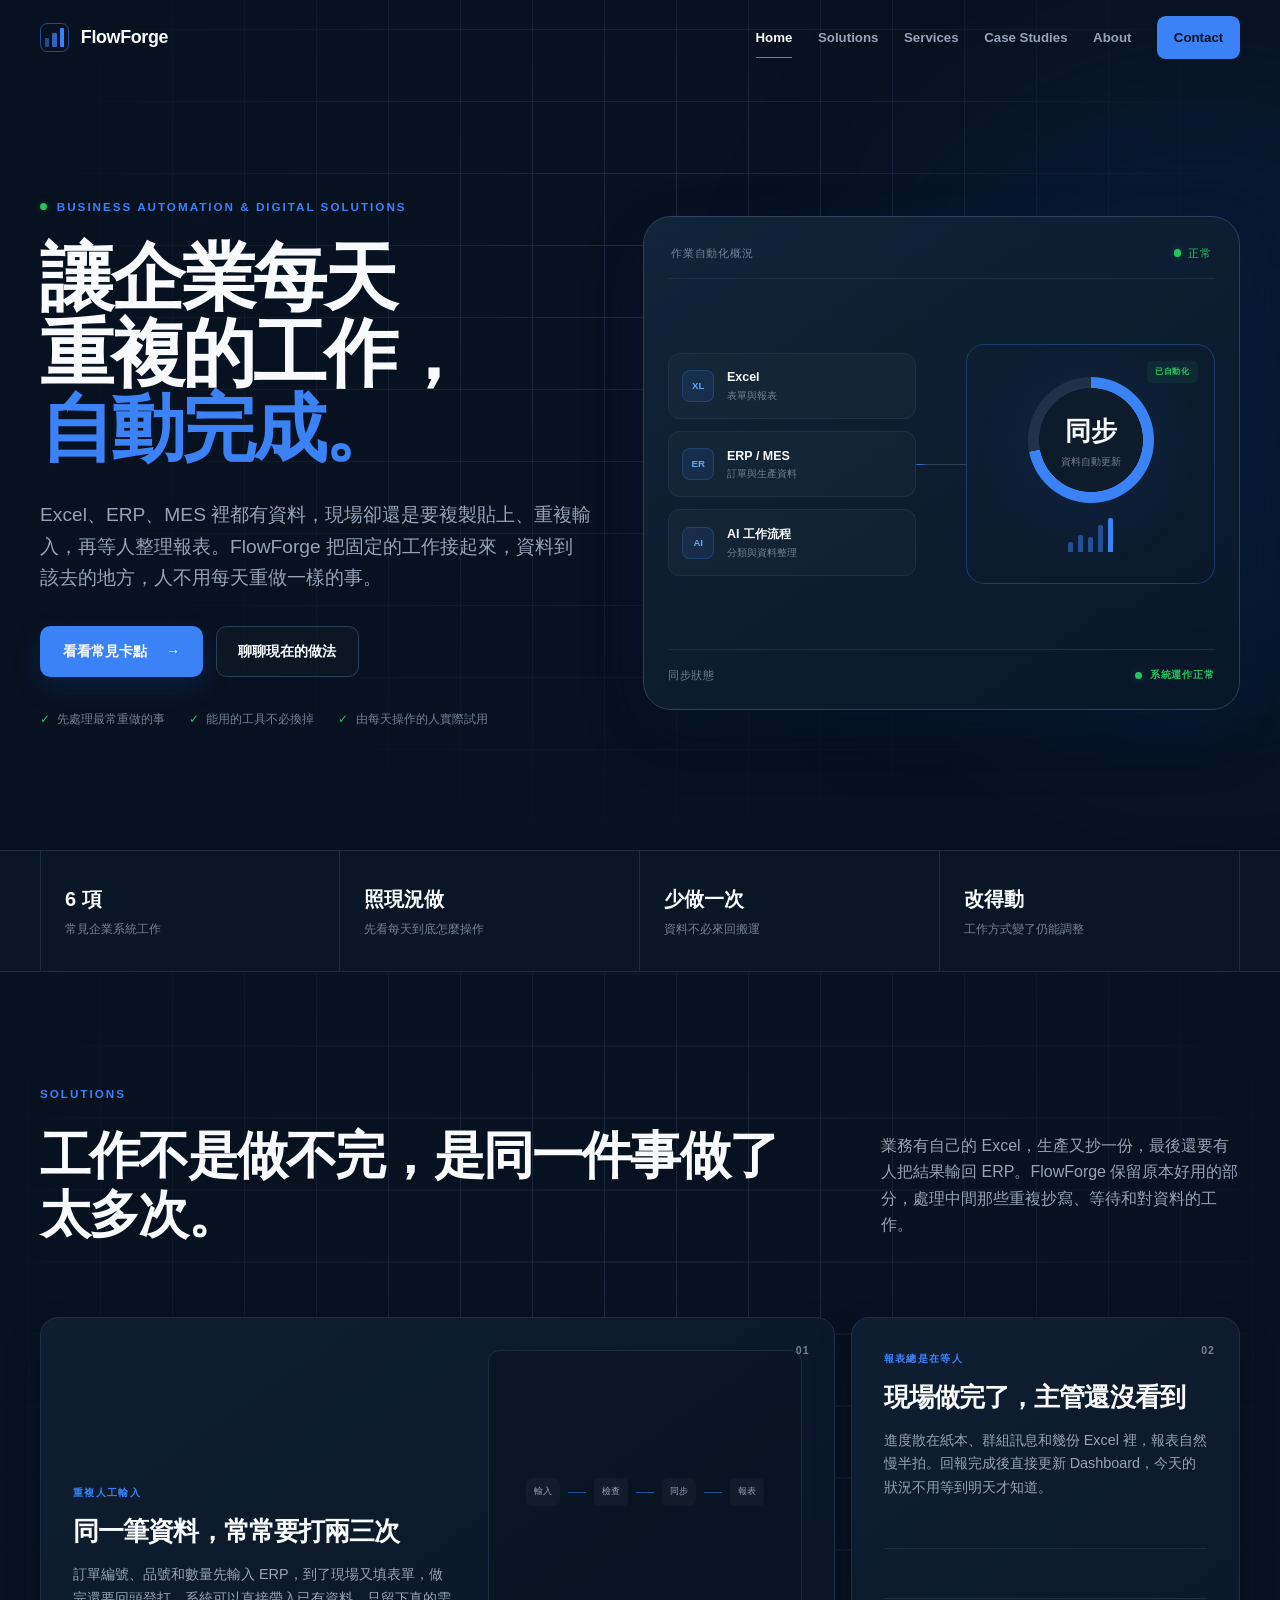
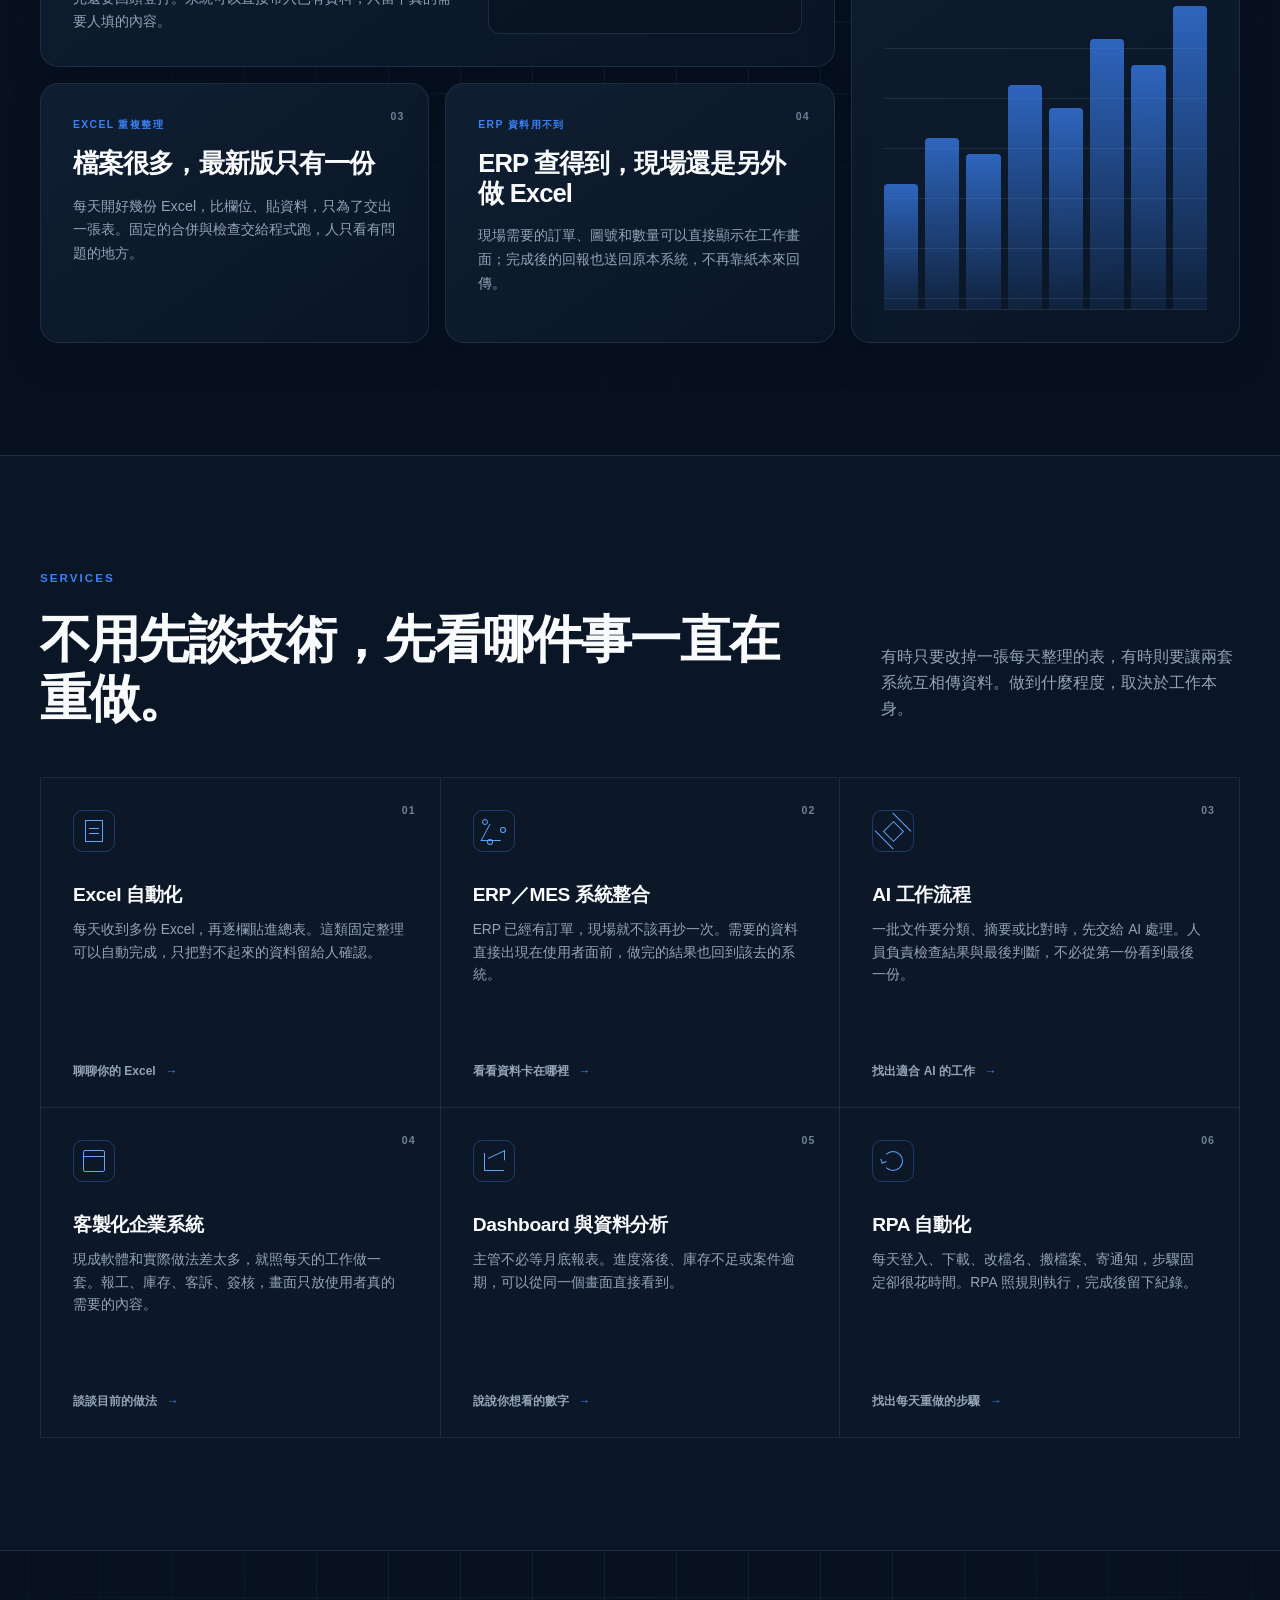
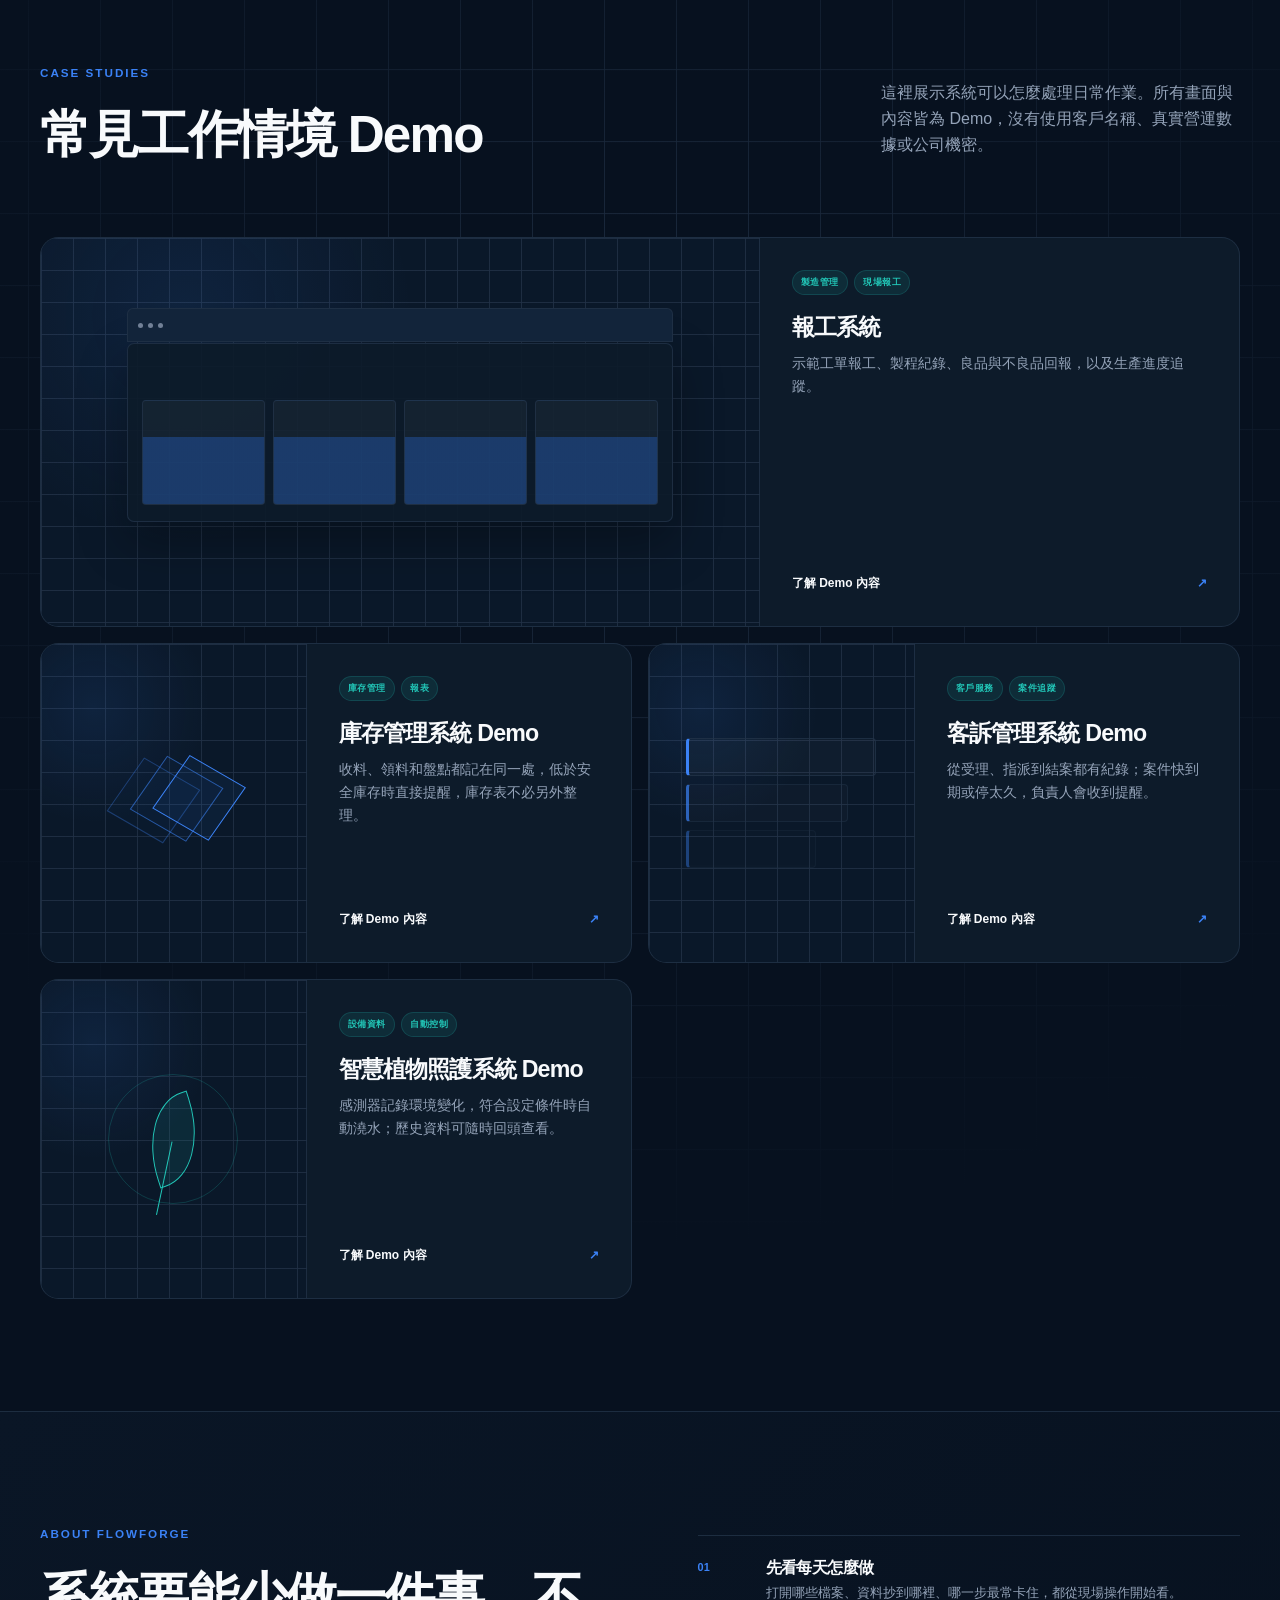
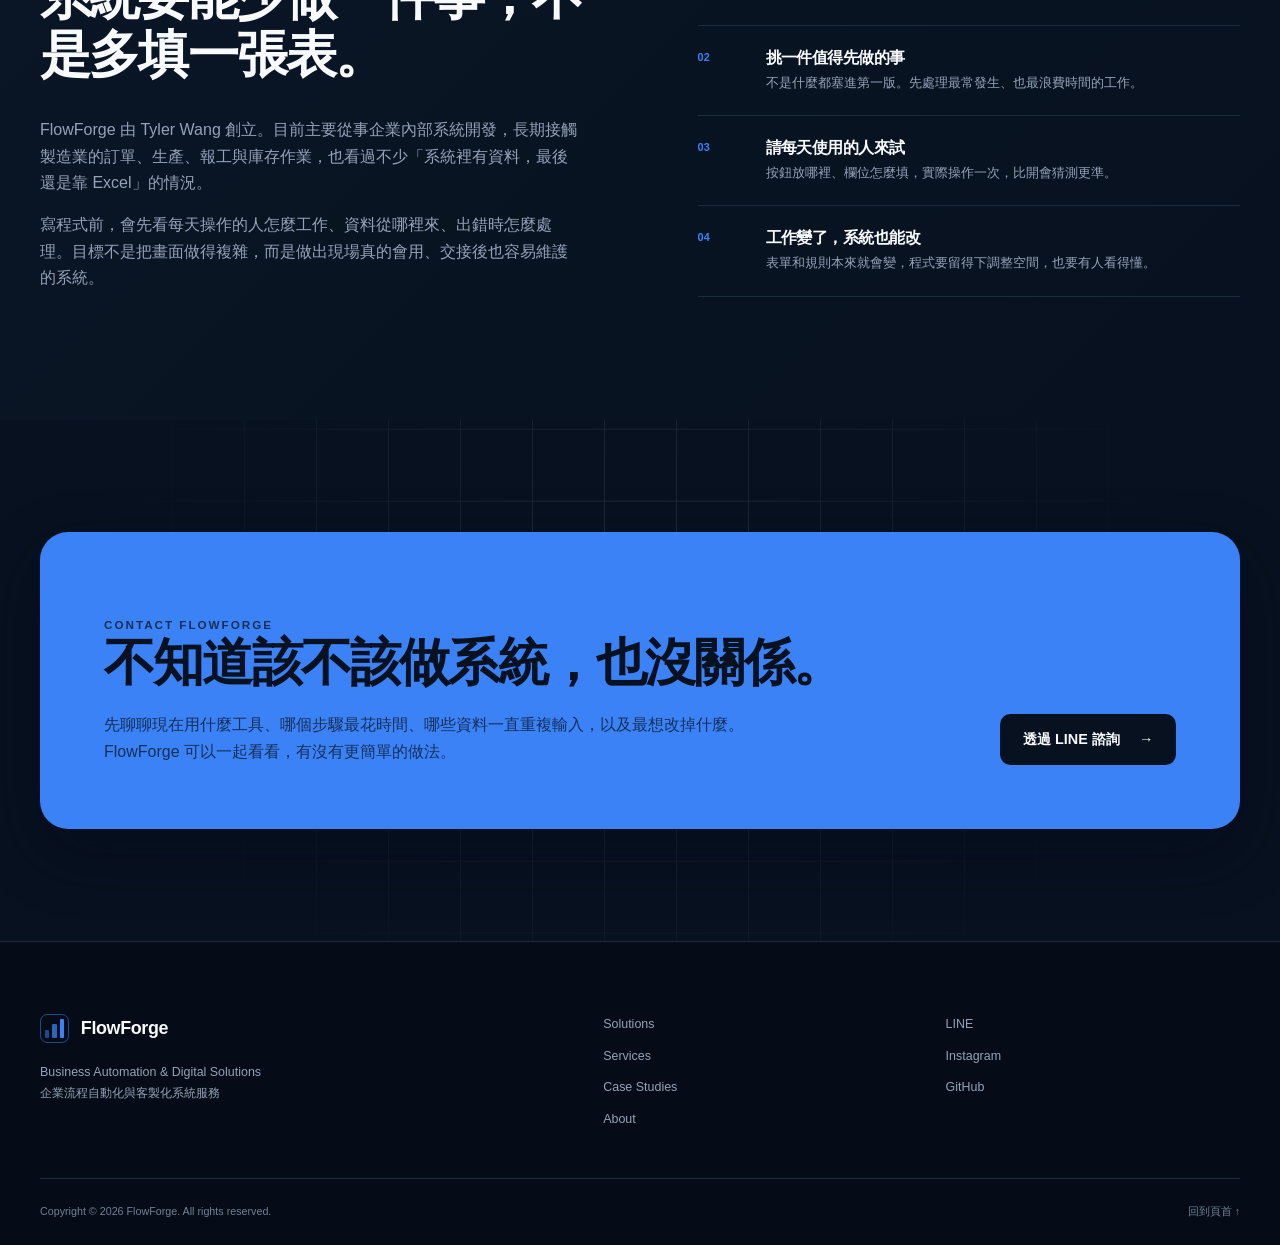
==== commit 2e4e0df3: "修改" ====
--- a/index.html
+++ b/index.html
@@ -3,7 +3,7 @@
 <head>
   <meta charset="utf-8">
   <meta name="viewport" content="width=device-width, initial-scale=1">
-  <meta name="description" content="FlowForge 提供 Excel 自動化、ERP／MES 整合、AI 工作流程、RPA、企業內部系統與資料分析服務。">
+  <meta name="description" content="FlowForge 專做 Excel 自動化、ERP／MES 整合、AI 工作流程、RPA、企業內部系統與 Dashboard。">
   <meta name="theme-color" content="#07110f">
   <title>FlowForge｜企業流程自動化與客製化系統開發</title>
   <link rel="stylesheet" href="style.css">
@@ -38,19 +38,23 @@
       <div class="container hero-layout">
         <div class="hero-copy reveal">
           <p class="eyebrow"><span class="status-dot"></span> Business Automation &amp; Digital Solutions</p>
-          <h1>讓企業每天重複的工作，<span>自動完成。</span></h1>
-          <p class="hero-lead">FlowForge 協助中小企業與製造業整理現有流程，整合 Excel、ERP、MES 與日常作業系統，減少人工輸入，讓資料更即時、工作更容易追蹤。</p>
+          <h1>
+            <span class="hero-title-line">讓企業每天</span>
+            <span class="hero-title-line">重複的工作，</span>
+            <span class="hero-title-line hero-title-accent">自動完成。</span>
+          </h1>
+          <p class="hero-lead">Excel、ERP、MES 裡都有資料，現場卻還是要複製貼上、重複輸入，再等人整理報表。FlowForge 把固定的工作接起來，資料到該去的地方，人不用每天重做一樣的事。</p>
           <div class="button-group">
-            <a class="button button-primary" href="#solutions">了解企業常見問題 <span aria-hidden="true">→</span></a>
-            <a class="button button-secondary" href="#contact">討論目前流程</a>
+            <a class="button button-primary" href="#solutions">看看常見卡點 <span aria-hidden="true">→</span></a>
+            <a class="button button-secondary" href="#contact">聊聊現在的做法</a>
           </div>
           <ul class="hero-notes" aria-label="服務特色">
-            <li>先盤點現有作業</li><li>保留可用的既有工具</li><li>分階段導入與驗證</li>
+            <li>先處理最常重做的事</li><li>能用的工具不必換掉</li><li>由每天操作的人實際試用</li>
           </ul>
         </div>
 
         <div class="flow-visual reveal" aria-label="從分散作業到自動化流程的示意圖">
-          <div class="visual-topline"><span>流程整合概況</span><span class="live"><i></i> 正常</span></div>
+          <div class="visual-topline"><span>作業自動化概況</span><span class="live"><i></i> 正常</span></div>
           <div class="flow-stage">
             <div class="source-stack">
               <div class="source-card"><span class="source-icon">XL</span><span><b>Excel</b><small>表單與報表</small></span></div>
@@ -71,34 +75,34 @@
 
     <section class="trust-strip" aria-label="核心能力">
       <div class="container trust-grid">
-        <div><strong>6 項</strong><span>企業自動化服務</span></div>
-        <div><strong>流程盤點</strong><span>先釐清問題與資料來源</span></div>
-        <div><strong>系統整合</strong><span>串接現有工具與作業</span></div>
-        <div><strong>分階段導入</strong><span>逐步驗證再持續擴充</span></div>
+        <div><strong>6 項</strong><span>常見企業系統工作</span></div>
+        <div><strong>照現況做</strong><span>先看每天到底怎麼操作</span></div>
+        <div><strong>少做一次</strong><span>資料不必來回搬運</span></div>
+        <div><strong>改得動</strong><span>工作方式變了仍能調整</span></div>
       </div>
     </section>
 
     <section id="solutions" class="section section-grid">
       <div class="container">
         <div class="section-heading reveal">
-          <div><p class="eyebrow">Solutions</p><h2>處理每天都在發生，卻一直耗費人力的問題。</h2></div>
-          <p>FlowForge 先了解現有作業方式，再針對重複整理、資料分散、人工輸入與報表延遲，規劃合適的改善範圍。</p>
+          <div><p class="eyebrow">Solutions</p><h2>工作不是做不完，是同一件事做了太多次。</h2></div>
+          <p>業務有自己的 Excel，生產又抄一份，最後還要有人把結果輸回 ERP。FlowForge 保留原本好用的部分，處理中間那些重複抄寫、等待和對資料的工作。</p>
         </div>
         <div class="bento-grid">
           <article class="bento-card bento-wide reveal">
             <div class="card-number">01</div>
-            <div class="card-copy"><span class="card-kicker">重複人工輸入</span><h3>同一筆資料，不必在不同表單反覆輸入</h3><p>串接表單、Excel、ERP 與 MES，讓已確認的資料依流程帶入下一個作業環節，降低漏填、錯填與版本不一致。</p></div>
-            <div class="mini-flow" aria-hidden="true"><span>輸入</span><i></i><span>驗證</span><i></i><span>同步</span><i></i><span>報表</span></div>
+            <div class="card-copy"><span class="card-kicker">重複人工輸入</span><h3>同一筆資料，常常要打兩三次</h3><p>訂單編號、品號和數量先輸入 ERP，到了現場又填表單，做完還要回頭登打。系統可以直接帶入已有資料，只留下真的需要人填的內容。</p></div>
+            <div class="mini-flow" aria-hidden="true"><span>輸入</span><i></i><span>檢查</span><i></i><span>同步</span><i></i><span>報表</span></div>
           </article>
           <article class="bento-card bento-tall reveal">
-            <div class="card-number">02</div><span class="card-kicker">缺乏即時報表</span><h3>主管不必等到月底，才知道目前狀況</h3><p>彙整生產、庫存與服務紀錄，將重要數字、進度和異常集中呈現在 Dashboard。</p>
+            <div class="card-number">02</div><span class="card-kicker">報表總是在等人</span><h3>現場做完了，主管還沒看到</h3><p>進度散在紙本、群組訊息和幾份 Excel 裡，報表自然慢半拍。回報完成後直接更新 Dashboard，今天的狀況不用等到明天才知道。</p>
             <div class="pulse-chart" aria-hidden="true"><span style="--h:38%"></span><span style="--h:52%"></span><span style="--h:47%"></span><span style="--h:68%"></span><span style="--h:61%"></span><span style="--h:82%"></span><span style="--h:74%"></span><span style="--h:92%"></span></div>
           </article>
           <article class="bento-card reveal">
-            <div class="card-number">03</div><span class="card-kicker">Excel 重複整理</span><h3>固定格式的整理與報表，自動產生</h3><p>將資料合併、欄位核對、格式轉換與定期報表改為自動執行。</p>
+            <div class="card-number">03</div><span class="card-kicker">Excel 重複整理</span><h3>檔案很多，最新版只有一份</h3><p>每天開好幾份 Excel，比欄位、貼資料，只為了交出一張表。固定的合併與檢查交給程式跑，人只看有問題的地方。</p>
           </article>
           <article class="bento-card reveal">
-            <div class="card-number">04</div><span class="card-kicker">ERP 資料分散</span><h3>把需要的資料帶到實際作業現場</h3><p>整合 ERP、MES 與內部系統，讓各部門使用一致的訂單、生產及庫存資訊。</p>
+            <div class="card-number">04</div><span class="card-kicker">ERP 資料用不到</span><h3>ERP 查得到，現場還是另外做 Excel</h3><p>現場需要的訂單、圖號和數量可以直接顯示在工作畫面；完成後的回報也送回原本系統，不再靠紙本來回傳。</p>
           </article>
         </div>
       </div>
@@ -107,16 +111,16 @@
     <section id="services" class="section section-muted">
       <div class="container">
         <div class="section-heading compact reveal">
-          <div><p class="eyebrow">Services</p><h2>依照現有流程，選擇需要的改善方式。</h2></div>
-          <p>可以先處理一份耗時的報表，也可以逐步整合跨部門作業，不必一次更換所有系統。</p>
+          <div><p class="eyebrow">Services</p><h2>不用先談技術，先看哪件事一直在重做。</h2></div>
+          <p>有時只要改掉一張每天整理的表，有時則要讓兩套系統互相傳資料。做到什麼程度，取決於工作本身。</p>
         </div>
         <div class="service-grid">
-          <article class="service-card reveal"><span class="service-index">01</span><div class="line-icon sheet" aria-hidden="true"></div><h3>Excel 自動化</h3><p>自動合併檔案、整理欄位、核對資料並產生固定格式報表，減少每天重做相同步驟。</p><a href="#contact">說明目前作業 <span>→</span></a></article>
-          <article class="service-card reveal"><span class="service-index">02</span><div class="line-icon nodes" aria-hidden="true"></div><h3>ERP／MES 系統整合</h3><p>串接訂單、生產、報工與庫存資料，讓部門之間不再靠人工轉貼或重複登打。</p><a href="#contact">說明目前作業 <span>→</span></a></article>
-          <article class="service-card reveal"><span class="service-index">03</span><div class="line-icon spark" aria-hidden="true"></div><h3>AI 工作流程</h3><p>將文件分類、內容摘要、資料比對與回覆草稿加入既有流程，並保留必要的人工確認。</p><a href="#contact">說明目前作業 <span>→</span></a></article>
-          <article class="service-card reveal"><span class="service-index">04</span><div class="line-icon window" aria-hidden="true"></div><h3>客製化企業系統</h3><p>依照實際角色、權限與表單需求，建立報工、庫存、客訴或其他內部作業系統。</p><a href="#contact">說明目前作業 <span>→</span></a></article>
-          <article class="service-card reveal"><span class="service-index">05</span><div class="line-icon chart" aria-hidden="true"></div><h3>Dashboard 與資料分析</h3><p>集中呈現營運數字、工作進度與異常項目，讓主管能使用一致資料掌握現況。</p><a href="#contact">說明目前作業 <span>→</span></a></article>
-          <article class="service-card reveal"><span class="service-index">06</span><div class="line-icon loop" aria-hidden="true"></div><h3>RPA 自動化</h3><p>代替人員執行固定的系統操作、資料下載、檔案搬移與通知，並留下執行紀錄。</p><a href="#contact">說明目前作業 <span>→</span></a></article>
+          <article class="service-card reveal"><span class="service-index">01</span><div class="line-icon sheet" aria-hidden="true"></div><h3>Excel 自動化</h3><p>每天收到多份 Excel，再逐欄貼進總表。這類固定整理可以自動完成，只把對不起來的資料留給人確認。</p><a href="#contact">聊聊你的 Excel <span>→</span></a></article>
+          <article class="service-card reveal"><span class="service-index">02</span><div class="line-icon nodes" aria-hidden="true"></div><h3>ERP／MES 系統整合</h3><p>ERP 已經有訂單，現場就不該再抄一次。需要的資料直接出現在使用者面前，做完的結果也回到該去的系統。</p><a href="#contact">看看資料卡在哪裡 <span>→</span></a></article>
+          <article class="service-card reveal"><span class="service-index">03</span><div class="line-icon spark" aria-hidden="true"></div><h3>AI 工作流程</h3><p>一批文件要分類、摘要或比對時，先交給 AI 處理。人員負責檢查結果與最後判斷，不必從第一份看到最後一份。</p><a href="#contact">找出適合 AI 的工作 <span>→</span></a></article>
+          <article class="service-card reveal"><span class="service-index">04</span><div class="line-icon window" aria-hidden="true"></div><h3>客製化企業系統</h3><p>現成軟體和實際做法差太多，就照每天的工作做一套。報工、庫存、客訴、簽核，畫面只放使用者真的需要的內容。</p><a href="#contact">談談目前的做法 <span>→</span></a></article>
+          <article class="service-card reveal"><span class="service-index">05</span><div class="line-icon chart" aria-hidden="true"></div><h3>Dashboard 與資料分析</h3><p>主管不必等月底報表。進度落後、庫存不足或案件逾期，可以從同一個畫面直接看到。</p><a href="#contact">說說你想看的數字 <span>→</span></a></article>
+          <article class="service-card reveal"><span class="service-index">06</span><div class="line-icon loop" aria-hidden="true"></div><h3>RPA 自動化</h3><p>每天登入、下載、改檔名、搬檔案、寄通知，步驟固定卻很花時間。RPA 照規則執行，完成後留下紀錄。</p><a href="#contact">找出每天重做的步驟 <span>→</span></a></article>
         </div>
       </div>
     </section>
@@ -124,33 +128,33 @@
     <section id="cases" class="section section-grid">
       <div class="container">
         <div class="section-heading reveal">
-          <div><p class="eyebrow">Case Studies</p><h2>企業作業情境 Demo</h2></div>
-          <p>以下內容皆為功能展示，不代表任何特定公司，也不包含客戶名稱、真實營運數據或企業機密。</p>
+          <div><p class="eyebrow">Case Studies</p><h2>常見工作情境 Demo</h2></div>
+          <p>這裡展示系統可以怎麼處理日常作業。所有畫面與內容皆為 Demo，沒有使用客戶名稱、真實營運數據或公司機密。</p>
         </div>
         <div class="case-grid">
-          <article class="case-card case-featured reveal"><div class="case-preview production" aria-hidden="true"><div class="preview-bar"><i></i><i></i><i></i></div><div class="preview-body"><span></span><span></span><span></span><span></span></div></div><div class="case-content"><div class="tag-row"><span>製造管理</span><span>現場報工</span></div><h3>板金報工管理系統 Demo</h3><p>示範現場人員依工單與站點回報數量、工時及異常，主管可集中查看生產進度。</p><a href="#contact" aria-label="了解板金報工管理系統 Demo">了解 Demo 範圍 <span>↗</span></a></div></article>
-          <article class="case-card reveal"><div class="case-preview inventory" aria-hidden="true"><div class="box-stack"><i></i><i></i><i></i></div></div><div class="case-content"><div class="tag-row"><span>庫存管理</span><span>報表</span></div><h3>庫存管理系統 Demo</h3><p>示範進出庫、盤點、安全庫存提醒與庫存報表的集中管理方式。</p><a href="#contact">了解 Demo 範圍 <span>↗</span></a></div></article>
-          <article class="case-card reveal"><div class="case-preview service" aria-hidden="true"><div class="ticket-list"><i></i><i></i><i></i></div></div><div class="case-content"><div class="tag-row"><span>客戶服務</span><span>案件追蹤</span></div><h3>客訴管理系統 Demo</h3><p>示範客訴受理、負責人指派、處理紀錄、期限提醒與結案追蹤。</p><a href="#contact">了解 Demo 範圍 <span>↗</span></a></div></article>
-          <article class="case-card reveal"><div class="case-preview plant" aria-hidden="true"><div class="leaf"></div><div class="sensor-ring"></div></div><div class="case-content"><div class="tag-row"><span>設備資料</span><span>自動控制</span></div><h3>智慧植物照護系統 Demo</h3><p>示範環境感測資料、歷史趨勢、條件提醒與自動澆水控制。</p><a href="#contact">了解 Demo 範圍 <span>↗</span></a></div></article>
+          <article class="case-card case-featured reveal"><div class="case-preview production" aria-hidden="true"><div class="preview-bar"><i></i><i></i><i></i></div><div class="preview-body"><span></span><span></span><span></span><span></span></div></div><div class="case-content"><div class="tag-row"><span>製造管理</span><span>現場報工</span></div><h3>報工系統</h3><p>示範工單報工、製程紀錄、良品與不良品回報，以及生產進度追蹤。</p><a href="#contact" aria-label="了解報工系統 Demo">了解 Demo 內容 <span>↗</span></a></div></article>
+          <article class="case-card reveal"><div class="case-preview inventory" aria-hidden="true"><div class="box-stack"><i></i><i></i><i></i></div></div><div class="case-content"><div class="tag-row"><span>庫存管理</span><span>報表</span></div><h3>庫存管理系統 Demo</h3><p>收料、領料和盤點都記在同一處，低於安全庫存時直接提醒，庫存表不必另外整理。</p><a href="#contact">了解 Demo 內容 <span>↗</span></a></div></article>
+          <article class="case-card reveal"><div class="case-preview service" aria-hidden="true"><div class="ticket-list"><i></i><i></i><i></i></div></div><div class="case-content"><div class="tag-row"><span>客戶服務</span><span>案件追蹤</span></div><h3>客訴管理系統 Demo</h3><p>從受理、指派到結案都有紀錄；案件快到期或停太久，負責人會收到提醒。</p><a href="#contact">了解 Demo 內容 <span>↗</span></a></div></article>
+          <article class="case-card reveal"><div class="case-preview plant" aria-hidden="true"><div class="leaf"></div><div class="sensor-ring"></div></div><div class="case-content"><div class="tag-row"><span>設備資料</span><span>自動控制</span></div><h3>智慧植物照護系統 Demo</h3><p>感測器記錄環境變化，符合設定條件時自動澆水；歷史資料可隨時回頭查看。</p><a href="#contact">了解 Demo 內容 <span>↗</span></a></div></article>
         </div>
       </div>
     </section>
 
     <section id="about" class="section about-section">
       <div class="container about-grid">
-        <div class="about-copy reveal"><p class="eyebrow">About FlowForge</p><h2>先把實際作業說清楚，再決定系統怎麼做。</h2><p>FlowForge 專注於企業流程自動化與客製化系統服務，協助中小企業、製造業與傳統產業改善依賴 Excel、人工輸入及跨部門傳遞的日常作業。</p><p>我們從使用者、資料來源、權限與例外情況開始盤點，確認範圍後分階段建置與驗證。FlowForge 由 Tyler Wang 創立，專注於貼近現場、容易維護的企業數位化方案。</p></div>
+        <div class="about-copy reveal"><p class="eyebrow">About FlowForge</p><h2>系統要能少做一件事，不是多填一張表。</h2><p>FlowForge 由 Tyler Wang 創立。目前主要從事企業內部系統開發，長期接觸製造業的訂單、生產、報工與庫存作業，也看過不少「系統裡有資料，最後還是靠 Excel」的情況。</p><p>寫程式前，會先看每天操作的人怎麼工作、資料從哪裡來、出錯時怎麼處理。目標不是把畫面做得複雜，而是做出現場真的會用、交接後也容易維護的系統。</p></div>
         <ol class="process-list reveal">
-          <li><span>01</span><div><h3>盤點目前作業</h3><p>確認參與人員、使用工具、資料來源與主要問題。</p></div></li>
-          <li><span>02</span><div><h3>確認改善範圍</h3><p>定義需要整合的步驟、權限、例外處理與驗收方式。</p></div></li>
-          <li><span>03</span><div><h3>建立可操作版本</h3><p>讓實際使用者測試流程，再依回饋調整細節。</p></div></li>
-          <li><span>04</span><div><h3>上線與後續調整</h3><p>確認日常運作情況，依實際需求逐步增加功能。</p></div></li>
+          <li><span>01</span><div><h3>先看每天怎麼做</h3><p>打開哪些檔案、資料抄到哪裡、哪一步最常卡住，都從現場操作開始看。</p></div></li>
+          <li><span>02</span><div><h3>挑一件值得先做的事</h3><p>不是什麼都塞進第一版。先處理最常發生、也最浪費時間的工作。</p></div></li>
+          <li><span>03</span><div><h3>請每天使用的人來試</h3><p>按鈕放哪裡、欄位怎麼填，實際操作一次，比開會猜測更準。</p></div></li>
+          <li><span>04</span><div><h3>工作變了，系統也能改</h3><p>表單和規則本來就會變，程式要留得下調整空間，也要有人看得懂。</p></div></li>
         </ol>
       </div>
     </section>
 
     <section id="contact" class="contact-section section-grid">
       <div class="container contact-card reveal">
-        <div><p class="eyebrow">Contact FlowForge</p><h2>先從一項耗時的日常作業談起。</h2><p>請說明目前使用的工具、作業方式與希望改善的問題。FlowForge 會先協助釐清需求，再確認是否適合以自動化、系統整合或客製化系統處理。</p></div>
+        <div><p class="eyebrow">Contact FlowForge</p><h2>不知道該不該做系統，也沒關係。</h2><p>先聊聊現在用什麼工具、哪個步驟最花時間、哪些資料一直重複輸入，以及最想改掉什麼。FlowForge 可以一起看看，有沒有更簡單的做法。</p></div>
         <a class="button button-light" href="https://line.me/ti/p/90dKJ0dKEm" target="_blank" rel="noopener noreferrer">透過 LINE 諮詢 <span aria-hidden="true">→</span></a>
       </div>
     </section>
--- a/style.css
+++ b/style.css
@@ -77,9 +77,11 @@
 
 .hero { min-height: 850px; display: flex; align-items: center; padding: calc(var(--header-height) + var(--space-7)) 0 var(--space-7); overflow: hidden; }
 .hero-glow { position: absolute; width: 38rem; height: 38rem; right: -14rem; top: 6rem; border-radius: 50%; background: rgba(37, 99, 235, .12); filter: blur(120px); pointer-events: none; }
-.hero-layout { position: relative; z-index: 1; display: grid; grid-template-columns: 1.05fr .95fr; gap: clamp(3rem, 7vw, 7rem); align-items: center; }
-.hero-copy h1 { max-width: 760px; margin-bottom: var(--space-5); font-size: clamp(3.2rem, 6.4vw, 6.6rem); font-weight: 760; letter-spacing: -.065em; }
-.hero-copy h1 span { color: var(--color-accent); }
+.hero-layout { position: relative; z-index: 1; display: grid; grid-template-columns: minmax(0, 48fr) minmax(0, 52fr); gap: clamp(2.5rem, 4vw, 4rem); align-items: center; }
+.hero-copy { min-width: 0; }
+.hero-copy h1 { max-width: 100%; margin-bottom: var(--space-5); font-size: clamp(3.8rem, 5.8vw, 5.5rem); font-weight: 760; line-height: 1.02; letter-spacing: -.04em; }
+.hero-title-line { display: block; white-space: nowrap; }
+.hero-title-accent { color: var(--color-accent); }
 .hero-lead { max-width: 650px; margin-bottom: var(--space-5); font-size: clamp(1.05rem, 1.5vw, 1.27rem); }
 .button-group { display: flex; flex-wrap: wrap; gap: .8rem; }
 .button { min-height: 50px; display: inline-flex; align-items: center; justify-content: center; gap: 1.2rem; padding: .78rem 1.35rem; border: 1px solid transparent; border-radius: .65rem; font-size: .9rem; font-weight: 720; transition: transform .25s var(--ease), background .25s ease, border-color .25s ease, box-shadow .25s ease; }
@@ -188,7 +190,7 @@
   :root { --header-height: 68px; --space-8: 4.5rem; --space-7: 3rem; }
   .container { width: min(calc(100% - 2rem), var(--container)); }
   .section-grid { background-size: 48px 48px; }
-  .hero { padding-top: calc(var(--header-height) + 3rem); }.hero-copy h1 { font-size: clamp(2.8rem, 15vw, 4.6rem); }.hero-lead { font-size: 1rem; }.button { width: 100%; }.hero-notes { gap: .7rem 1.2rem; }
+  .hero { padding-top: calc(var(--header-height) + 3rem); }.hero-copy h1 { font-size: clamp(2.6rem, 13vw, 4rem); }.hero-lead { font-size: 1rem; }.button { width: 100%; }.hero-notes { gap: .7rem 1.2rem; }
   .flow-visual { min-height: 430px; padding: 1rem; }.flow-stage { min-height: 330px; grid-template-columns: 1fr 24px 1fr; }.source-card { padding: .6rem; gap: .5rem; }.source-icon { width: 1.65rem; height: 1.65rem; }.source-card b { font-size: .68rem; }.source-card small { display: none; }.result-card { min-height: 210px; padding: .8rem; }.result-ring { width: 96px; height: 96px; }.result-ring strong { font-size: 1.25rem; }.result-label { display:none; }
   .trust-grid { grid-template-columns: repeat(2,1fr); }.trust-grid div { min-height: 100px; border-bottom: 1px solid var(--color-line); }.trust-grid div:nth-child(odd){border-left:1px solid var(--color-line)}
   .bento-grid { grid-template-columns: 1fr; }.bento-wide, .bento-tall { grid-column: auto; grid-row: auto; min-height: 330px; }.bento-wide { display: flex; flex-direction: column; align-items: stretch; }.mini-flow { margin-top: auto; padding: 1rem .5rem; gap: .3rem; }.mini-flow span { font-size: .5rem; }.mini-flow i { width: 8px; }.pulse-chart { min-height: 160px; }
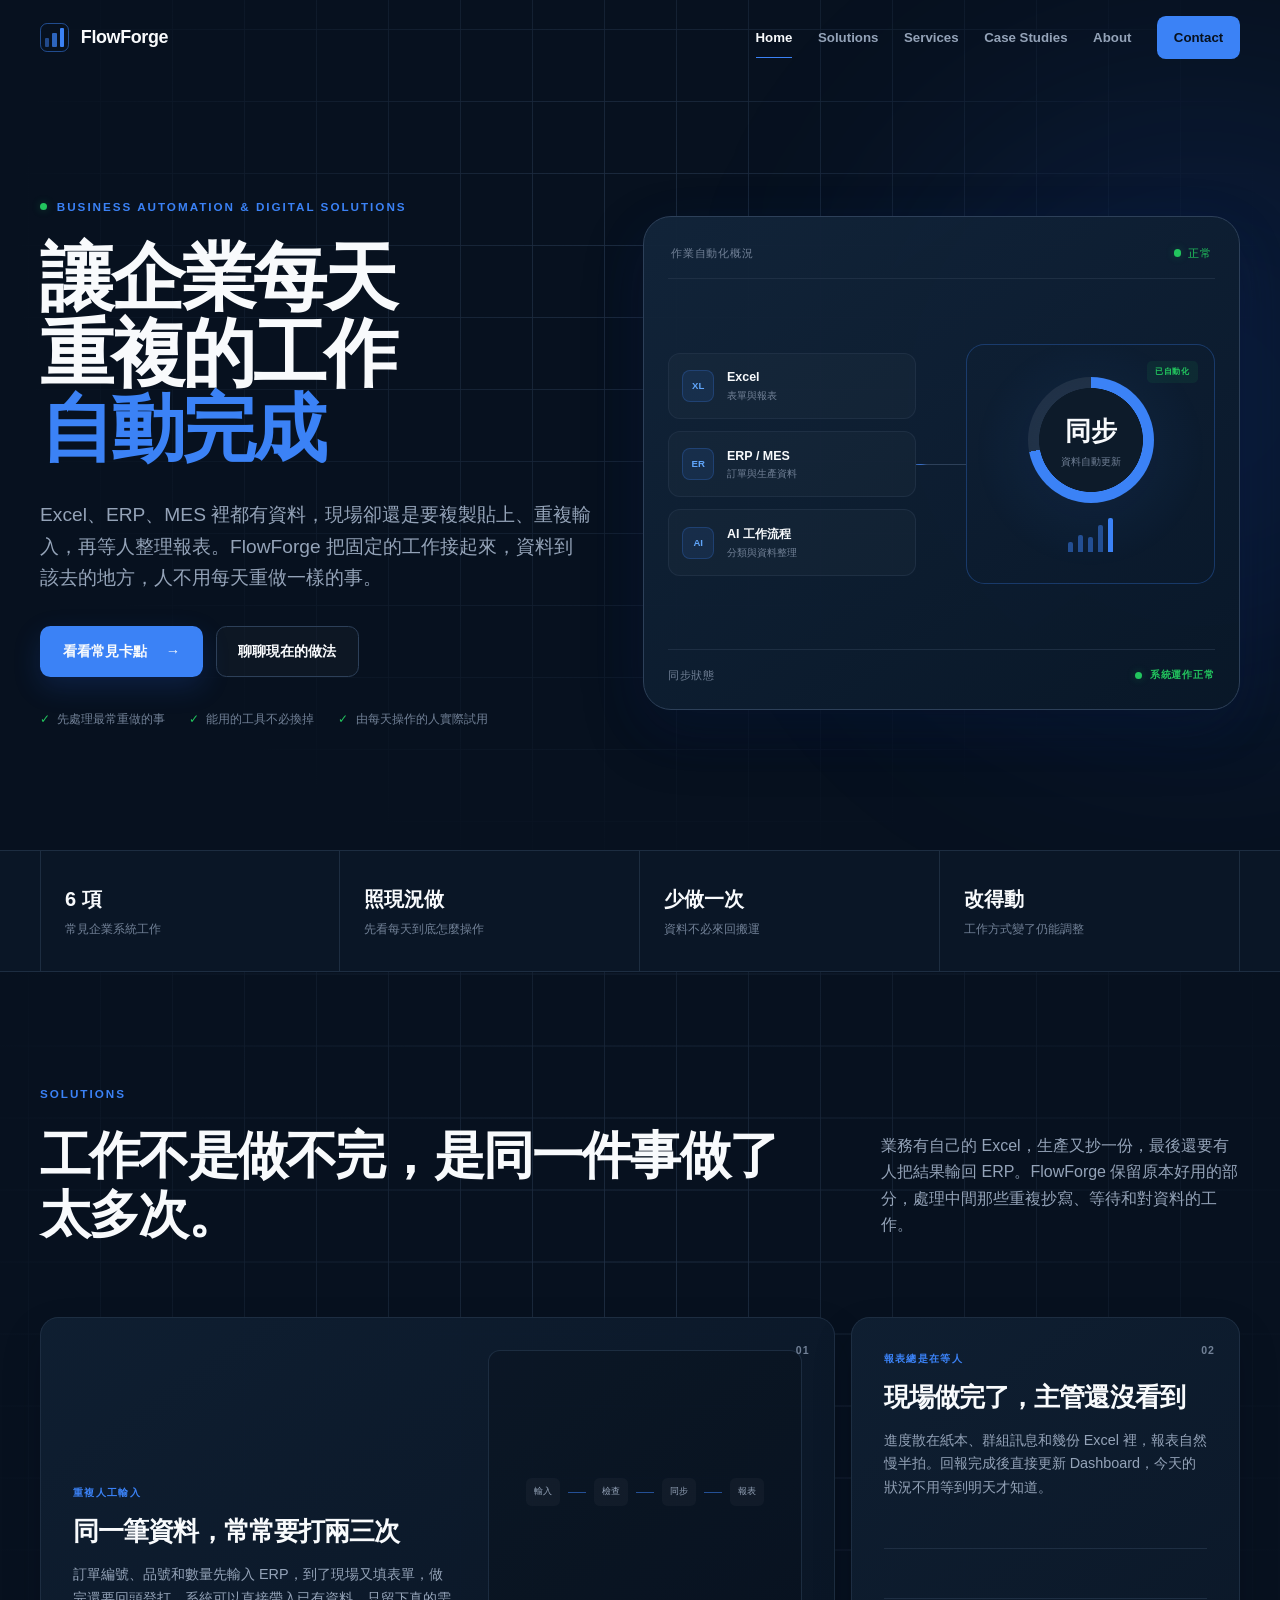
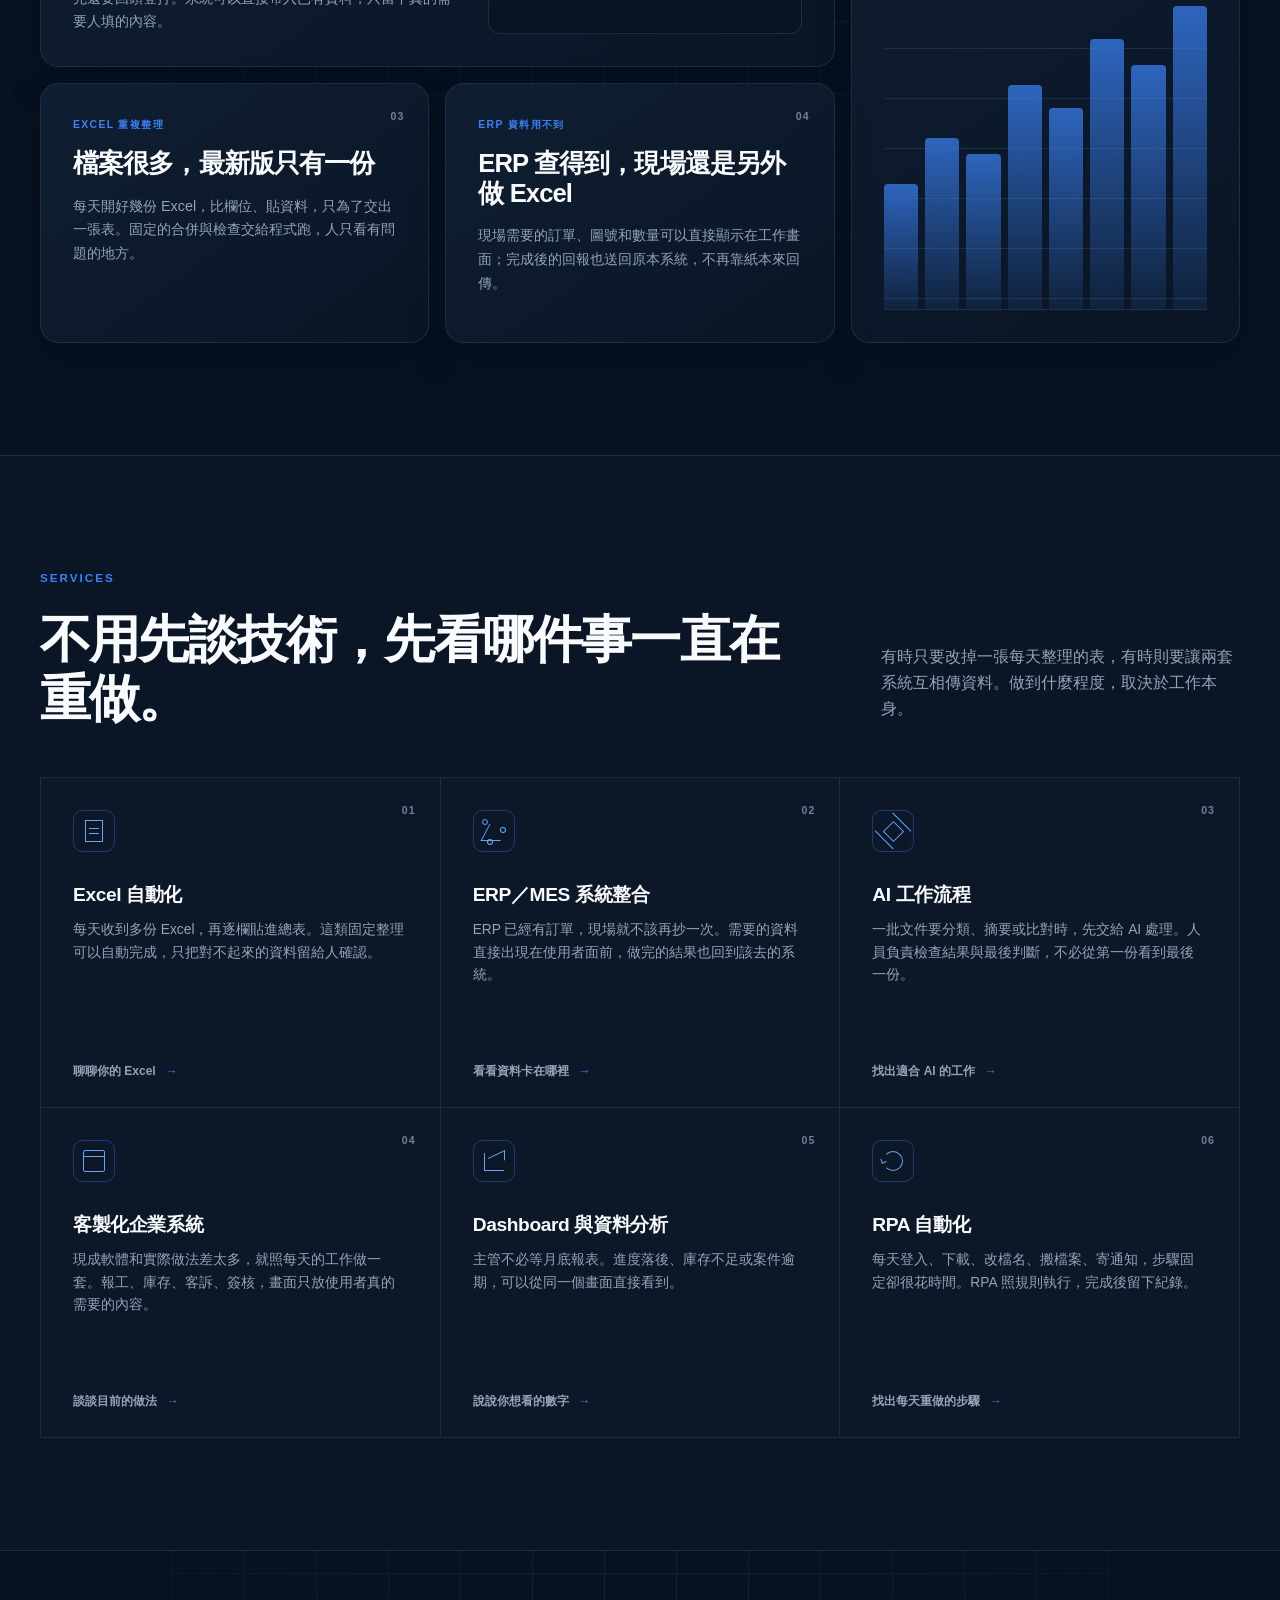
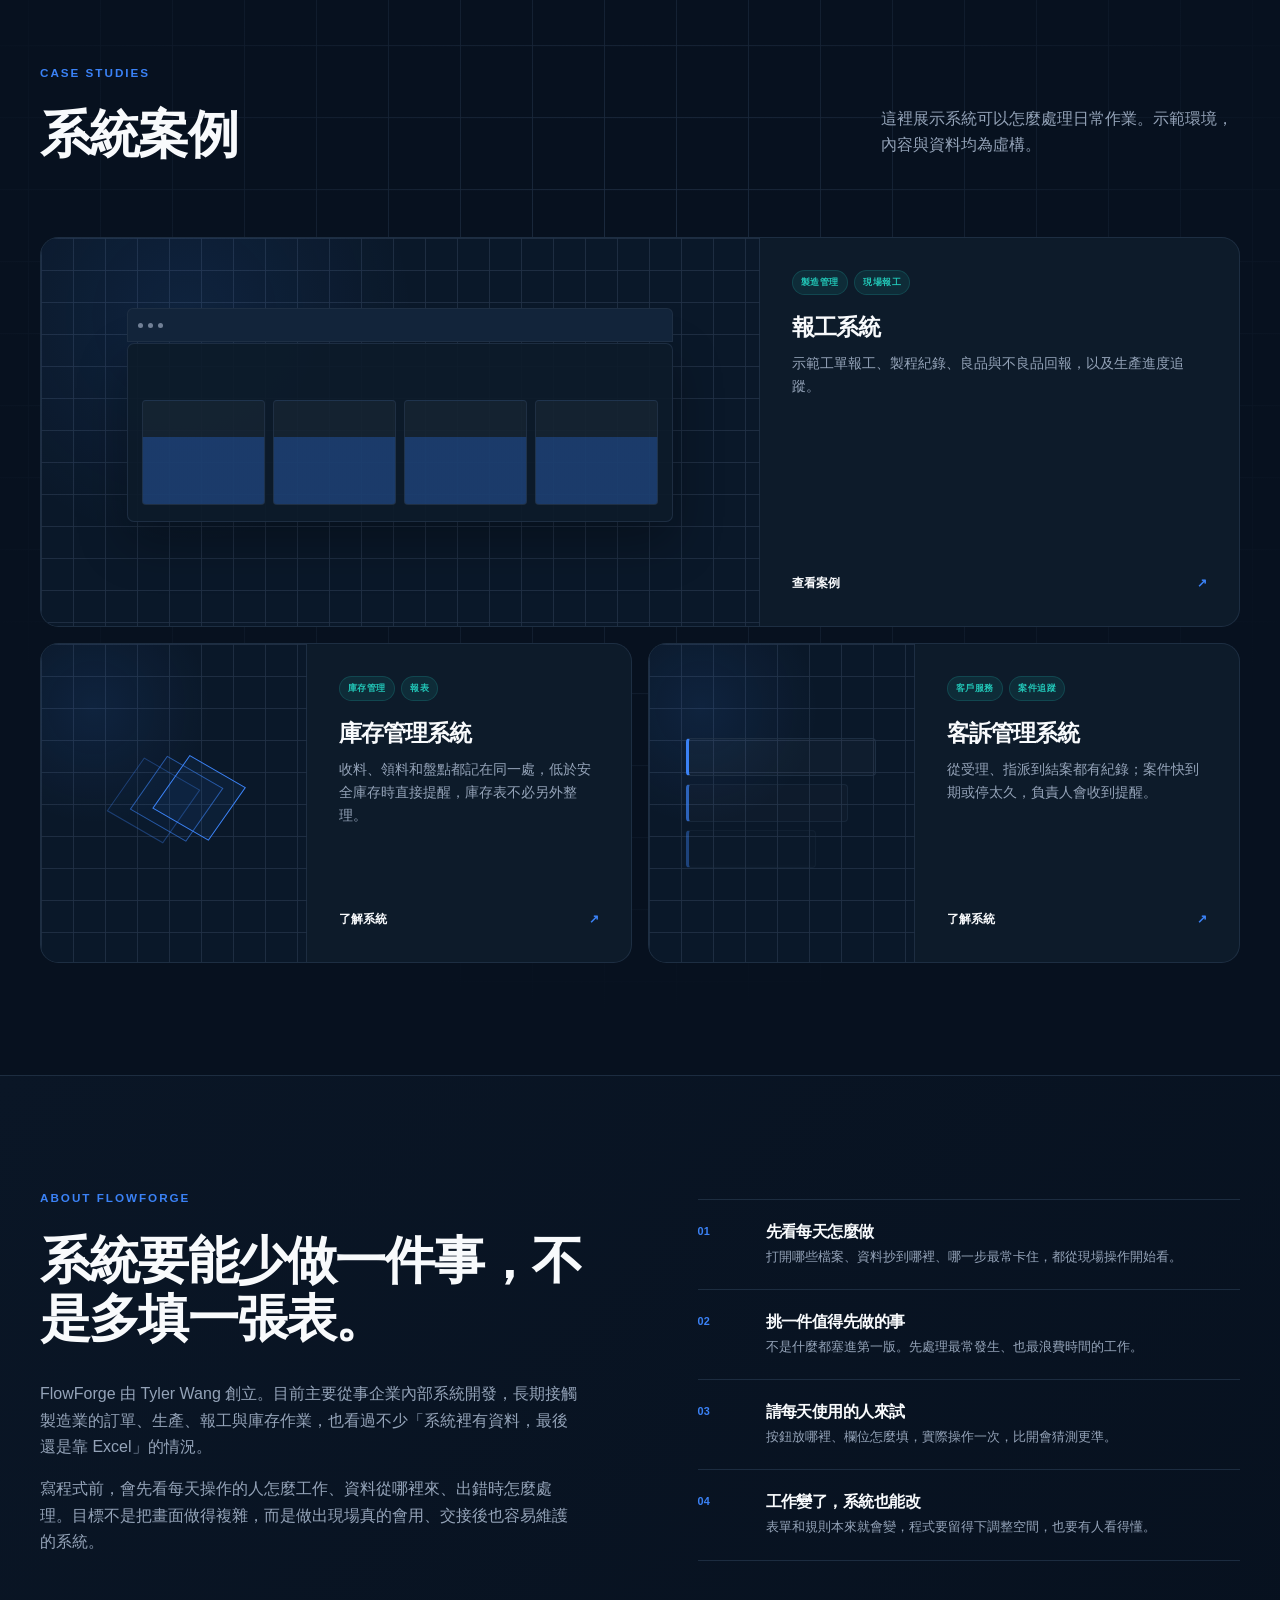
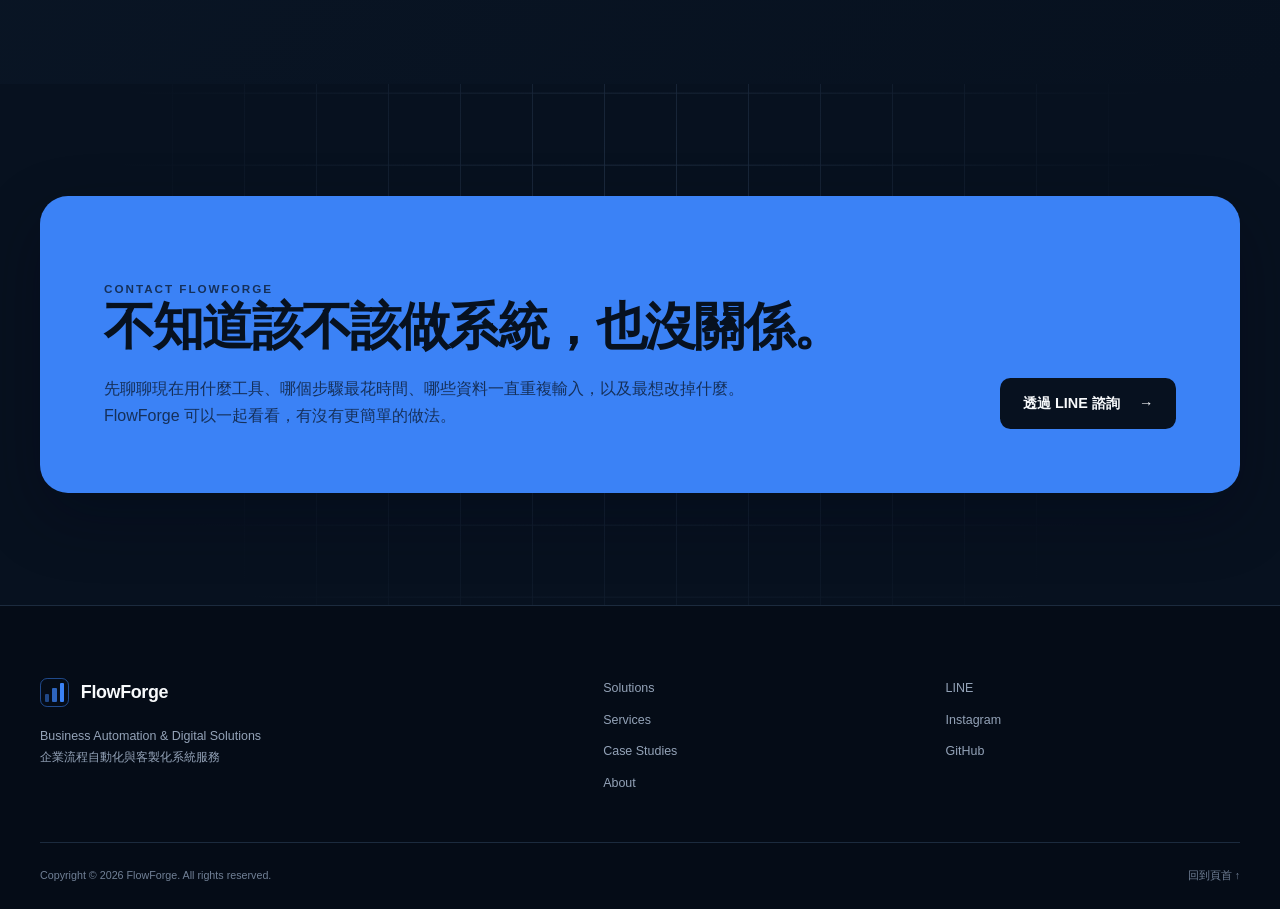
==== commit a1ab10bf: "更新" ====
--- a/index.html
+++ b/index.html
@@ -40,8 +40,8 @@
           <p class="eyebrow"><span class="status-dot"></span> Business Automation &amp; Digital Solutions</p>
           <h1>
             <span class="hero-title-line">讓企業每天</span>
-            <span class="hero-title-line">重複的工作，</span>
-            <span class="hero-title-line hero-title-accent">自動完成。</span>
+            <span class="hero-title-line">重複的工作</span>
+            <span class="hero-title-line hero-title-accent">自動完成</span>
           </h1>
           <p class="hero-lead">Excel、ERP、MES 裡都有資料，現場卻還是要複製貼上、重複輸入，再等人整理報表。FlowForge 把固定的工作接起來，資料到該去的地方，人不用每天重做一樣的事。</p>
           <div class="button-group">
@@ -128,14 +128,13 @@
     <section id="cases" class="section section-grid">
       <div class="container">
         <div class="section-heading reveal">
-          <div><p class="eyebrow">Case Studies</p><h2>常見工作情境 Demo</h2></div>
-          <p>這裡展示系統可以怎麼處理日常作業。所有畫面與內容皆為 Demo，沒有使用客戶名稱、真實營運數據或公司機密。</p>
+          <div><p class="eyebrow">Case Studies</p><h2>系統案例</h2></div>
+          <p>這裡展示系統可以怎麼處理日常作業。示範環境，內容與資料均為虛構。</p>
         </div>
         <div class="case-grid">
-          <article class="case-card case-featured reveal"><div class="case-preview production" aria-hidden="true"><div class="preview-bar"><i></i><i></i><i></i></div><div class="preview-body"><span></span><span></span><span></span><span></span></div></div><div class="case-content"><div class="tag-row"><span>製造管理</span><span>現場報工</span></div><h3>報工系統</h3><p>示範工單報工、製程紀錄、良品與不良品回報，以及生產進度追蹤。</p><a href="#contact" aria-label="了解報工系統 Demo">了解 Demo 內容 <span>↗</span></a></div></article>
-          <article class="case-card reveal"><div class="case-preview inventory" aria-hidden="true"><div class="box-stack"><i></i><i></i><i></i></div></div><div class="case-content"><div class="tag-row"><span>庫存管理</span><span>報表</span></div><h3>庫存管理系統 Demo</h3><p>收料、領料和盤點都記在同一處，低於安全庫存時直接提醒，庫存表不必另外整理。</p><a href="#contact">了解 Demo 內容 <span>↗</span></a></div></article>
-          <article class="case-card reveal"><div class="case-preview service" aria-hidden="true"><div class="ticket-list"><i></i><i></i><i></i></div></div><div class="case-content"><div class="tag-row"><span>客戶服務</span><span>案件追蹤</span></div><h3>客訴管理系統 Demo</h3><p>從受理、指派到結案都有紀錄；案件快到期或停太久，負責人會收到提醒。</p><a href="#contact">了解 Demo 內容 <span>↗</span></a></div></article>
-          <article class="case-card reveal"><div class="case-preview plant" aria-hidden="true"><div class="leaf"></div><div class="sensor-ring"></div></div><div class="case-content"><div class="tag-row"><span>設備資料</span><span>自動控制</span></div><h3>智慧植物照護系統 Demo</h3><p>感測器記錄環境變化，符合設定條件時自動澆水；歷史資料可隨時回頭查看。</p><a href="#contact">了解 Demo 內容 <span>↗</span></a></div></article>
+          <article class="case-card case-featured reveal"><div class="case-preview production" aria-hidden="true"><div class="preview-bar"><i></i><i></i><i></i></div><div class="preview-body"><span></span><span></span><span></span><span></span></div></div><div class="case-content"><div class="tag-row"><span>製造管理</span><span>現場報工</span></div><h3>報工系統</h3><p>示範工單報工、製程紀錄、良品與不良品回報，以及生產進度追蹤。</p><a href="/cases/work-reporting/" aria-label="查看報工系統案例">查看案例 <span>↗</span></a></div></article>
+          <article class="case-card reveal"><div class="case-preview inventory" aria-hidden="true"><div class="box-stack"><i></i><i></i><i></i></div></div><div class="case-content"><div class="tag-row"><span>庫存管理</span><span>報表</span></div><h3>庫存管理系統</h3><p>收料、領料和盤點都記在同一處，低於安全庫存時直接提醒，庫存表不必另外整理。</p><a href="#contact">了解系統 <span>↗</span></a></div></article>
+          <article class="case-card reveal"><div class="case-preview service" aria-hidden="true"><div class="ticket-list"><i></i><i></i><i></i></div></div><div class="case-content"><div class="tag-row"><span>客戶服務</span><span>案件追蹤</span></div><h3>客訴管理系統</h3><p>從受理、指派到結案都有紀錄；案件快到期或停太久，負責人會收到提醒。</p><a href="#contact">了解系統 <span>↗</span></a></div></article>
         </div>
       </div>
     </section>
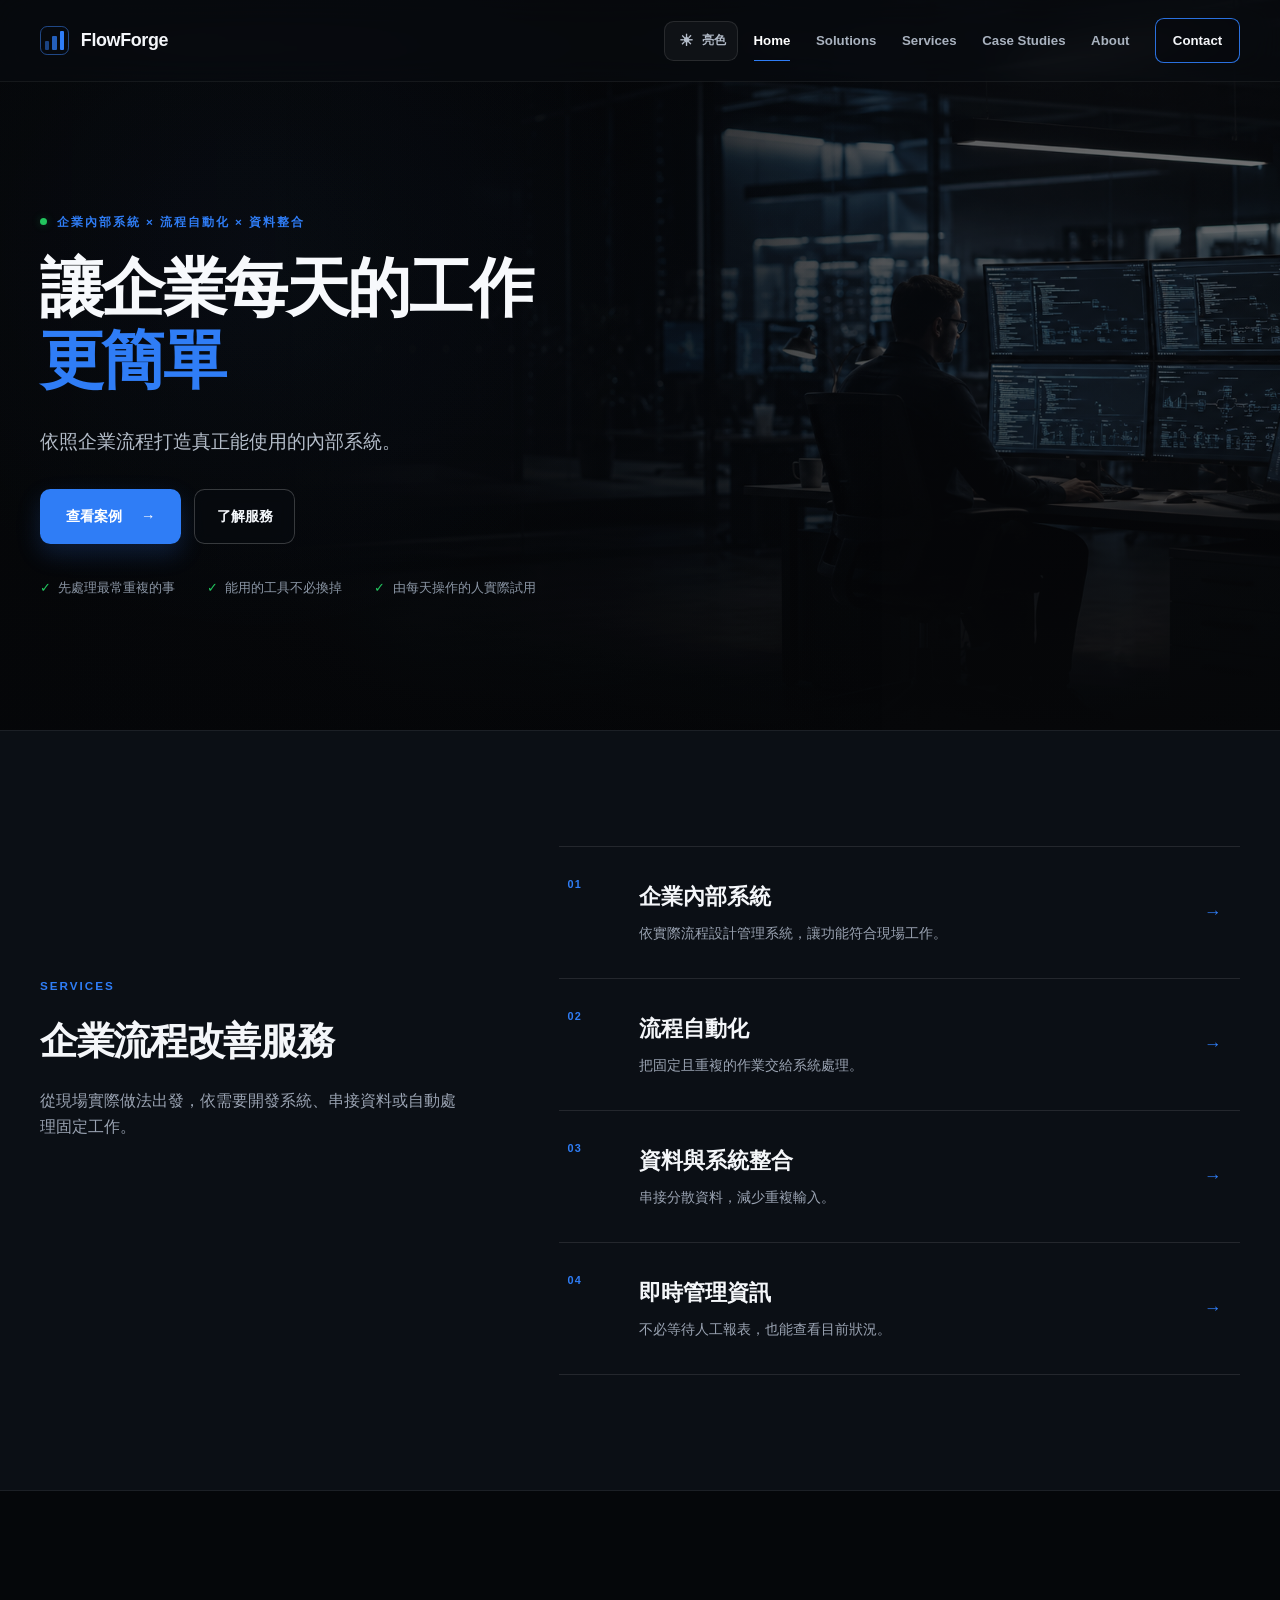
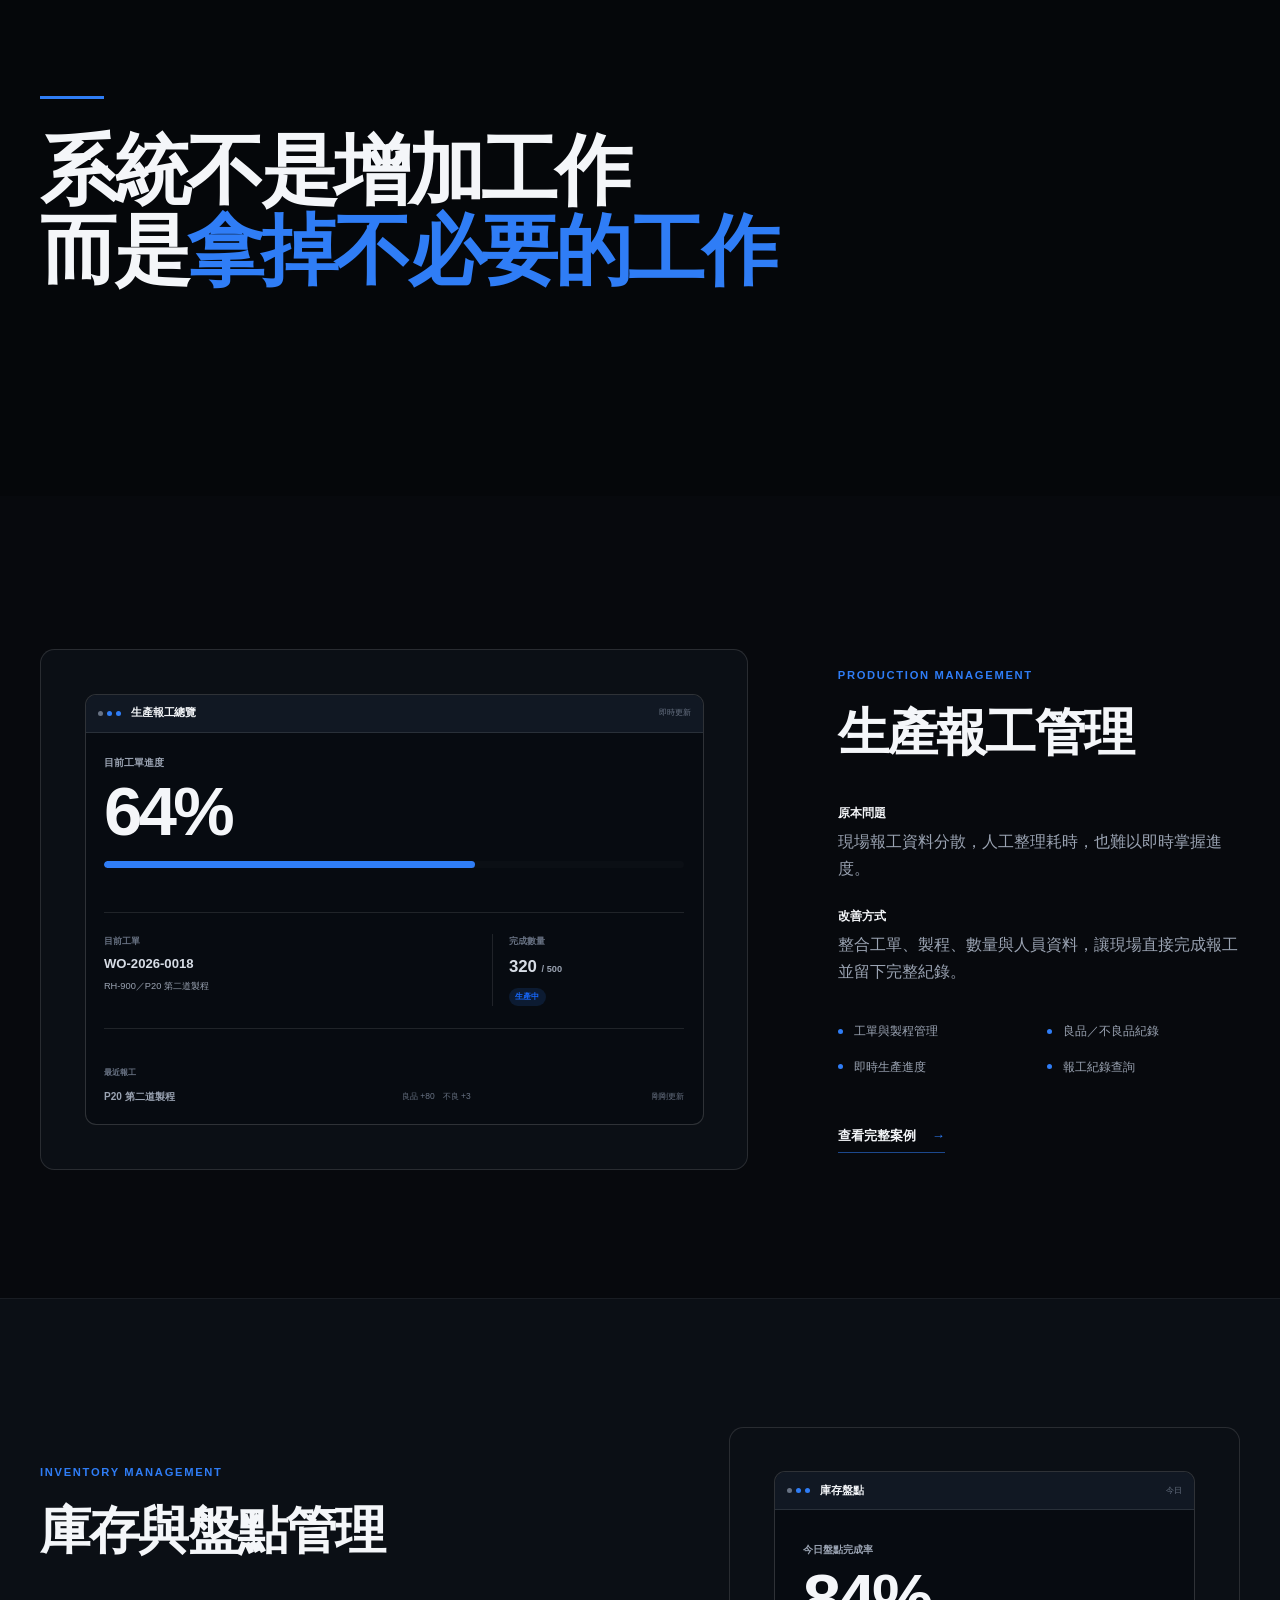
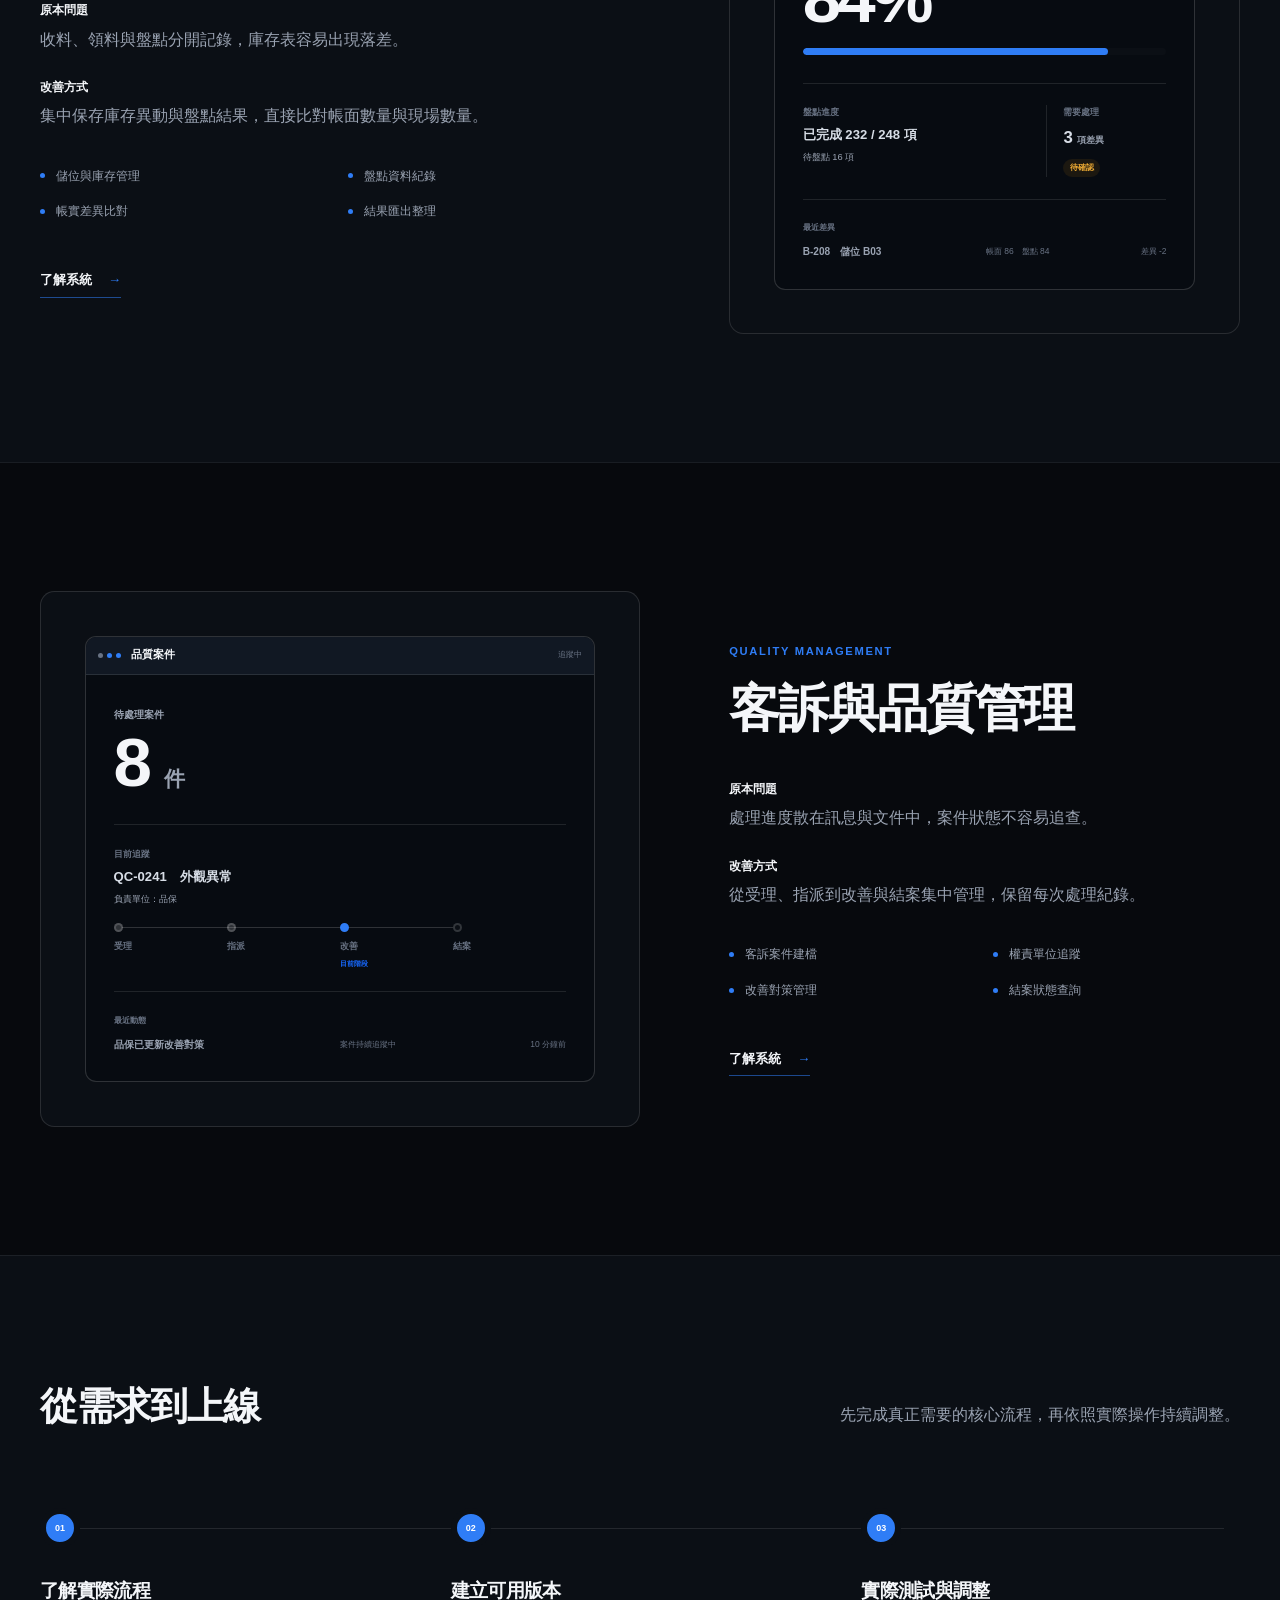
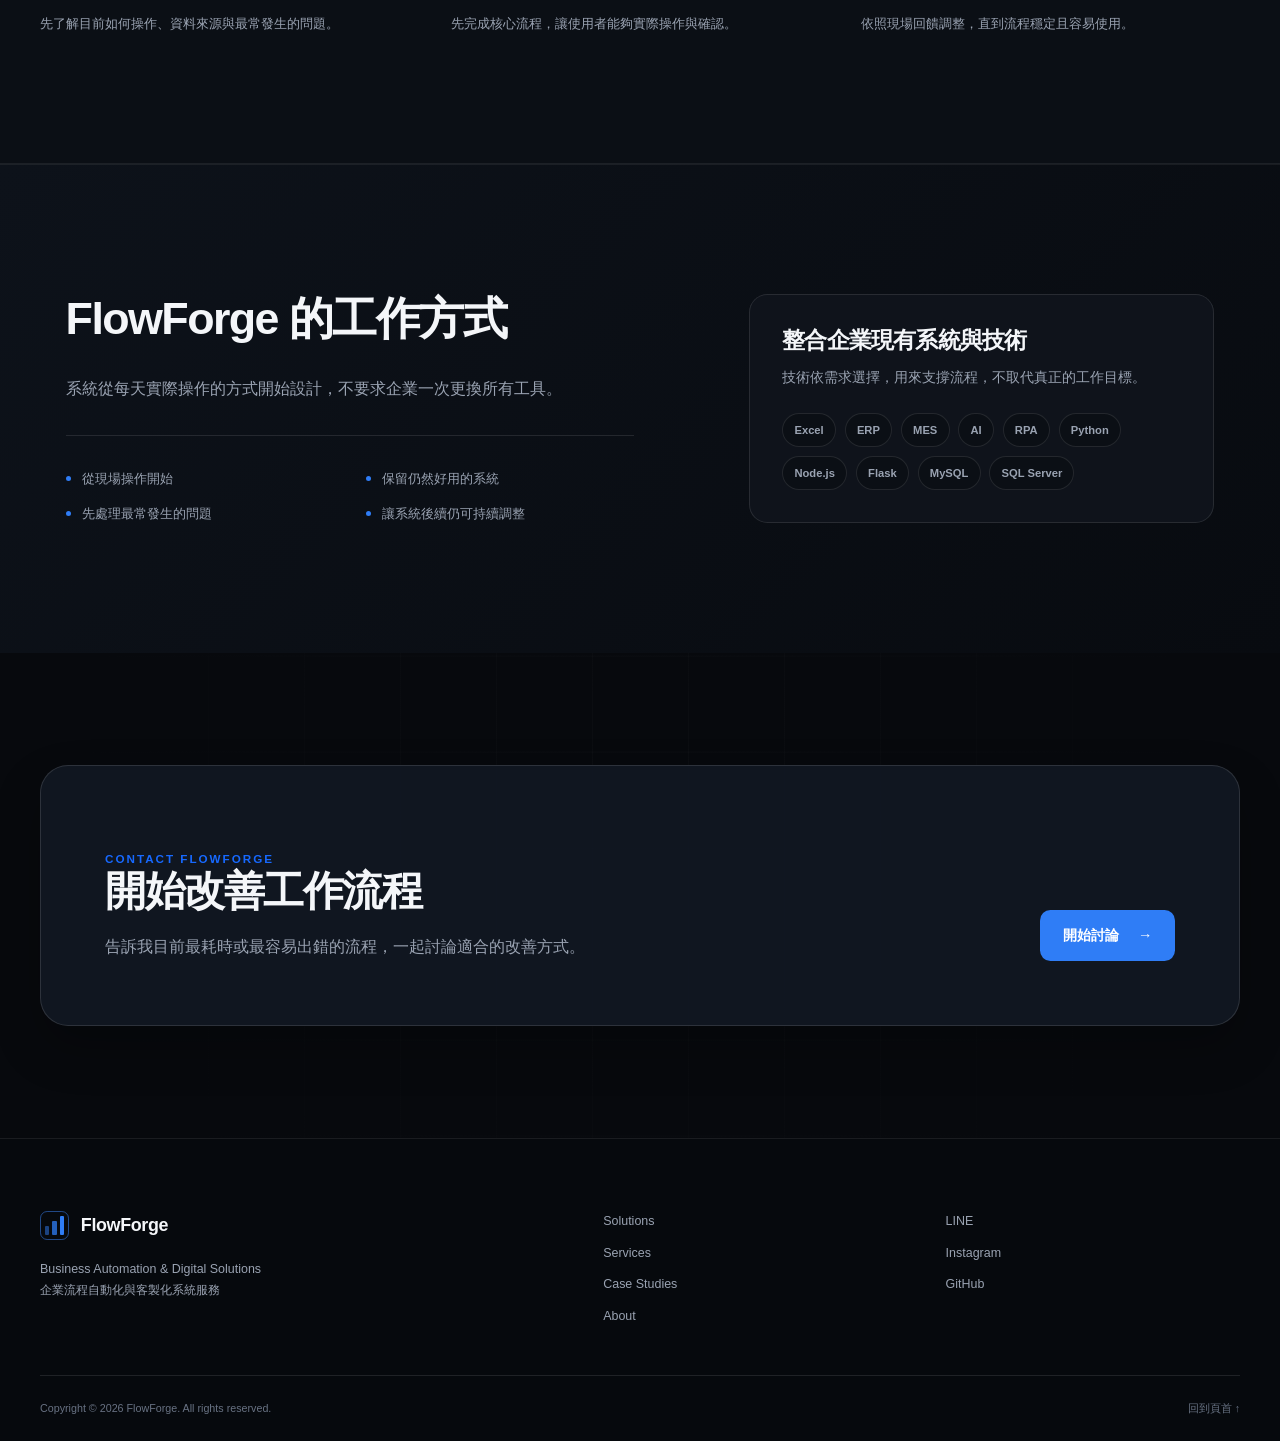
==== commit e0063cd0: "更新" ====
--- a/index.html
+++ b/index.html
@@ -3,13 +3,13 @@
 <head>
   <meta charset="utf-8">
   <meta name="viewport" content="width=device-width, initial-scale=1">
-  <meta name="description" content="FlowForge 專做 Excel 自動化、ERP／MES 整合、AI 工作流程、RPA、企業內部系統與 Dashboard。">
+  <meta name="description" content="FlowForge 提供企業內部系統、流程自動化與資料整合服務，改善報工、庫存、客訴、品管與日常作業流程。">
   <meta name="theme-color" content="#07110f">
   <title>FlowForge｜企業流程自動化與客製化系統開發</title>
   <link rel="stylesheet" href="style.css">
   <script src="script.js" defer></script>
 </head>
-<body>
+<body class="home-page">
   <a class="skip-link" href="#main-content">跳至主要內容</a>
 
   <header class="site-header" data-header>
@@ -34,127 +34,88 @@
 
   <main id="main-content">
     <section id="home" class="hero section-grid">
-      <div class="hero-glow" aria-hidden="true"></div>
       <div class="container hero-layout">
         <div class="hero-copy reveal">
-          <p class="eyebrow"><span class="status-dot"></span> Business Automation &amp; Digital Solutions</p>
-          <h1>
-            <span class="hero-title-line">讓企業每天</span>
-            <span class="hero-title-line">重複的工作</span>
-            <span class="hero-title-line hero-title-accent">自動完成</span>
-          </h1>
-          <p class="hero-lead">Excel、ERP、MES 裡都有資料，現場卻還是要複製貼上、重複輸入，再等人整理報表。FlowForge 把固定的工作接起來，資料到該去的地方，人不用每天重做一樣的事。</p>
+          <p class="eyebrow"><span class="status-dot"></span> 企業內部系統 × 流程自動化 × 資料整合</p>
+          <h1><span>讓企業每天的工作</span><span class="hero-accent">更簡單</span></h1>
+          <p class="hero-lead">依照企業流程打造真正能使用的內部系統。</p>
           <div class="button-group">
-            <a class="button button-primary" href="#solutions">看看常見卡點 <span aria-hidden="true">→</span></a>
-            <a class="button button-secondary" href="#contact">聊聊現在的做法</a>
+            <a class="button button-primary" href="#cases">查看案例 <span aria-hidden="true">→</span></a>
+            <a class="button button-secondary" href="#services">了解服務</a>
           </div>
           <ul class="hero-notes" aria-label="服務特色">
-            <li>先處理最常重做的事</li><li>能用的工具不必換掉</li><li>由每天操作的人實際試用</li>
+            <li>先處理最常重複的事</li><li>能用的工具不必換掉</li><li>由每天操作的人實際試用</li>
           </ul>
         </div>
 
-        <div class="flow-visual reveal" aria-label="從分散作業到自動化流程的示意圖">
-          <div class="visual-topline"><span>作業自動化概況</span><span class="live"><i></i> 正常</span></div>
-          <div class="flow-stage">
-            <div class="source-stack">
-              <div class="source-card"><span class="source-icon">XL</span><span><b>Excel</b><small>表單與報表</small></span></div>
-              <div class="source-card"><span class="source-icon">ER</span><span><b>ERP / MES</b><small>訂單與生產資料</small></span></div>
-              <div class="source-card"><span class="source-icon">AI</span><span><b>AI 工作流程</b><small>分類與資料整理</small></span></div>
-            </div>
-            <div class="flow-line" aria-hidden="true"><span></span></div>
-            <div class="result-card">
-              <span class="result-label">已自動化</span>
-              <div class="result-ring"><strong>同步</strong><small>資料自動更新</small></div>
-              <div class="result-bars"><i></i><i></i><i></i><i></i><i></i></div>
-            </div>
-          </div>
-          <div class="visual-footer"><span>同步狀態</span><strong><i></i> 系統運作正常</strong></div>
+      </div>
+    </section>
+
+    <section id="services" class="section section-muted services-v2">
+      <div class="container service-split">
+        <div class="service-intro reveal">
+          <p class="eyebrow">Services</p>
+          <h2>企業流程改善服務</h2>
+          <p>從現場實際做法出發，依需要開發系統、串接資料或自動處理固定工作。</p>
+        </div>
+        <div class="service-list reveal">
+          <a class="service-list-item" href="#contact"><span class="service-list-index">01</span><span class="service-list-copy"><strong>企業內部系統</strong><small>依實際流程設計管理系統，讓功能符合現場工作。</small></span><span class="service-list-arrow" aria-hidden="true">→</span></a>
+          <a class="service-list-item" href="#contact"><span class="service-list-index">02</span><span class="service-list-copy"><strong>流程自動化</strong><small>把固定且重複的作業交給系統處理。</small></span><span class="service-list-arrow" aria-hidden="true">→</span></a>
+          <a class="service-list-item" href="#contact"><span class="service-list-index">03</span><span class="service-list-copy"><strong>資料與系統整合</strong><small>串接分散資料，減少重複輸入。</small></span><span class="service-list-arrow" aria-hidden="true">→</span></a>
+          <a class="service-list-item" href="#contact"><span class="service-list-index">04</span><span class="service-list-copy"><strong>即時管理資訊</strong><small>不必等待人工報表，也能查看目前狀況。</small></span><span class="service-list-arrow" aria-hidden="true">→</span></a>
         </div>
       </div>
     </section>
 
-    <section class="trust-strip" aria-label="核心能力">
-      <div class="container trust-grid">
-        <div><strong>6 項</strong><span>常見企業系統工作</span></div>
-        <div><strong>照現況做</strong><span>先看每天到底怎麼操作</span></div>
-        <div><strong>少做一次</strong><span>資料不必來回搬運</span></div>
-        <div><strong>改得動</strong><span>工作方式變了仍能調整</span></div>
+    <section id="solutions" class="brand-statement" aria-label="FlowForge 品牌主張">
+      <div class="container reveal"><i aria-hidden="true"></i><h2>系統不是增加工作<br>而是<span>拿掉不必要的工作</span></h2></div>
+    </section>
+
+    <section id="cases" class="section case-showcase-section case-showcase-main">
+      <div class="container case-showcase reveal">
+        <div class="case-showcase-media" aria-hidden="true">
+          <div class="case-ui-window">
+            <div class="case-ui-header"><span class="case-ui-dots"><i></i><i></i><i></i></span><strong>生產報工總覽</strong><small>即時更新</small></div>
+            <div class="case-ui-content product-preview production-preview">
+              <div class="case-ui-hero-kpi"><span>目前工單進度</span><strong>64%</strong><div class="case-ui-kpi-progress"><i style="--progress:64%"></i></div></div>
+              <div class="case-ui-support production-support"><div><span>目前工單</span><strong>WO-2026-0018</strong><small>RH-900／P20 第二道製程</small></div><div class="case-ui-support-value"><span>完成數量</span><strong>320 <small>/ 500</small></strong><em>生產中</em></div></div>
+              <div class="case-ui-activity"><span>最近報工</span><div><strong>P20 第二道製程</strong><small>良品 +80　不良 +3</small><time>剛剛更新</time></div></div>
+            </div>
+          </div>
+        </div>
+        <div class="case-showcase-copy"><p class="case-label">Production Management</p><h2>生產報工管理</h2><p><strong>原本問題</strong>現場報工資料分散，人工整理耗時，也難以即時掌握進度。</p><p><strong>改善方式</strong>整合工單、製程、數量與人員資料，讓現場直接完成報工並留下完整紀錄。</p><ul class="case-detail-list"><li>工單與製程管理</li><li>良品／不良品紀錄</li><li>即時生產進度</li><li>報工紀錄查詢</li></ul><a class="case-showcase-link" href="/cases/work-reporting/">查看完整案例 <span aria-hidden="true">→</span></a></div>
       </div>
     </section>
 
-    <section id="solutions" class="section section-grid">
-      <div class="container">
-        <div class="section-heading reveal">
-          <div><p class="eyebrow">Solutions</p><h2>工作不是做不完，是同一件事做了太多次。</h2></div>
-          <p>業務有自己的 Excel，生產又抄一份，最後還要有人把結果輸回 ERP。FlowForge 保留原本好用的部分，處理中間那些重複抄寫、等待和對資料的工作。</p>
-        </div>
-        <div class="bento-grid">
-          <article class="bento-card bento-wide reveal">
-            <div class="card-number">01</div>
-            <div class="card-copy"><span class="card-kicker">重複人工輸入</span><h3>同一筆資料，常常要打兩三次</h3><p>訂單編號、品號和數量先輸入 ERP，到了現場又填表單，做完還要回頭登打。系統可以直接帶入已有資料，只留下真的需要人填的內容。</p></div>
-            <div class="mini-flow" aria-hidden="true"><span>輸入</span><i></i><span>檢查</span><i></i><span>同步</span><i></i><span>報表</span></div>
-          </article>
-          <article class="bento-card bento-tall reveal">
-            <div class="card-number">02</div><span class="card-kicker">報表總是在等人</span><h3>現場做完了，主管還沒看到</h3><p>進度散在紙本、群組訊息和幾份 Excel 裡，報表自然慢半拍。回報完成後直接更新 Dashboard，今天的狀況不用等到明天才知道。</p>
-            <div class="pulse-chart" aria-hidden="true"><span style="--h:38%"></span><span style="--h:52%"></span><span style="--h:47%"></span><span style="--h:68%"></span><span style="--h:61%"></span><span style="--h:82%"></span><span style="--h:74%"></span><span style="--h:92%"></span></div>
-          </article>
-          <article class="bento-card reveal">
-            <div class="card-number">03</div><span class="card-kicker">Excel 重複整理</span><h3>檔案很多，最新版只有一份</h3><p>每天開好幾份 Excel，比欄位、貼資料，只為了交出一張表。固定的合併與檢查交給程式跑，人只看有問題的地方。</p>
-          </article>
-          <article class="bento-card reveal">
-            <div class="card-number">04</div><span class="card-kicker">ERP 資料用不到</span><h3>ERP 查得到，現場還是另外做 Excel</h3><p>現場需要的訂單、圖號和數量可以直接顯示在工作畫面；完成後的回報也送回原本系統，不再靠紙本來回傳。</p>
-          </article>
-        </div>
+    <section class="section case-showcase-section case-showcase-alt">
+      <div class="container case-showcase case-showcase-secondary case-showcase-reverse reveal">
+        <div class="case-showcase-media" aria-hidden="true"><div class="case-ui-window"><div class="case-ui-header"><span class="case-ui-dots"><i></i><i></i><i></i></span><strong>庫存盤點</strong><small>今日</small></div><div class="case-ui-content product-preview inventory-preview"><div class="case-ui-hero-kpi"><span>今日盤點完成率</span><strong>84%</strong><div class="case-ui-kpi-progress"><i style="--progress:84%"></i></div></div><div class="case-ui-support inventory-support"><div><span>盤點進度</span><strong>已完成 232 / 248 項</strong><small>待盤點 16 項</small></div><div class="case-ui-support-value"><span>需要處理</span><strong>3 <small>項差異</small></strong><em class="is-alert">待確認</em></div></div><div class="case-ui-activity"><span>最近差異</span><div><strong>B-208　儲位 B03</strong><small>帳面 86　盤點 84</small><time>差異 -2</time></div></div></div></div></div>
+        <div class="case-showcase-copy"><p class="case-label">Inventory Management</p><h2>庫存與盤點管理</h2><p><strong>原本問題</strong>收料、領料與盤點分開記錄，庫存表容易出現落差。</p><p><strong>改善方式</strong>集中保存庫存異動與盤點結果，直接比對帳面數量與現場數量。</p><ul class="case-detail-list"><li>儲位與庫存管理</li><li>盤點資料紀錄</li><li>帳實差異比對</li><li>結果匯出整理</li></ul><a class="case-showcase-link" href="#contact">了解系統 <span aria-hidden="true">→</span></a></div>
       </div>
     </section>
 
-    <section id="services" class="section section-muted">
-      <div class="container">
-        <div class="section-heading compact reveal">
-          <div><p class="eyebrow">Services</p><h2>不用先談技術，先看哪件事一直在重做。</h2></div>
-          <p>有時只要改掉一張每天整理的表，有時則要讓兩套系統互相傳資料。做到什麼程度，取決於工作本身。</p>
-        </div>
-        <div class="service-grid">
-          <article class="service-card reveal"><span class="service-index">01</span><div class="line-icon sheet" aria-hidden="true"></div><h3>Excel 自動化</h3><p>每天收到多份 Excel，再逐欄貼進總表。這類固定整理可以自動完成，只把對不起來的資料留給人確認。</p><a href="#contact">聊聊你的 Excel <span>→</span></a></article>
-          <article class="service-card reveal"><span class="service-index">02</span><div class="line-icon nodes" aria-hidden="true"></div><h3>ERP／MES 系統整合</h3><p>ERP 已經有訂單，現場就不該再抄一次。需要的資料直接出現在使用者面前，做完的結果也回到該去的系統。</p><a href="#contact">看看資料卡在哪裡 <span>→</span></a></article>
-          <article class="service-card reveal"><span class="service-index">03</span><div class="line-icon spark" aria-hidden="true"></div><h3>AI 工作流程</h3><p>一批文件要分類、摘要或比對時，先交給 AI 處理。人員負責檢查結果與最後判斷，不必從第一份看到最後一份。</p><a href="#contact">找出適合 AI 的工作 <span>→</span></a></article>
-          <article class="service-card reveal"><span class="service-index">04</span><div class="line-icon window" aria-hidden="true"></div><h3>客製化企業系統</h3><p>現成軟體和實際做法差太多，就照每天的工作做一套。報工、庫存、客訴、簽核，畫面只放使用者真的需要的內容。</p><a href="#contact">談談目前的做法 <span>→</span></a></article>
-          <article class="service-card reveal"><span class="service-index">05</span><div class="line-icon chart" aria-hidden="true"></div><h3>Dashboard 與資料分析</h3><p>主管不必等月底報表。進度落後、庫存不足或案件逾期，可以從同一個畫面直接看到。</p><a href="#contact">說說你想看的數字 <span>→</span></a></article>
-          <article class="service-card reveal"><span class="service-index">06</span><div class="line-icon loop" aria-hidden="true"></div><h3>RPA 自動化</h3><p>每天登入、下載、改檔名、搬檔案、寄通知，步驟固定卻很花時間。RPA 照規則執行，完成後留下紀錄。</p><a href="#contact">找出每天重做的步驟 <span>→</span></a></article>
-        </div>
+    <section class="section case-showcase-section">
+      <div class="container case-showcase case-showcase-secondary reveal">
+        <div class="case-showcase-media" aria-hidden="true"><div class="case-ui-window"><div class="case-ui-header"><span class="case-ui-dots"><i></i><i></i><i></i></span><strong>品質案件</strong><small>追蹤中</small></div><div class="case-ui-content product-preview quality-preview"><div class="case-ui-hero-kpi"><span>待處理案件</span><strong>8 <small>件</small></strong></div><div class="case-ui-support quality-support"><div class="case-ui-case-focus"><span>目前追蹤</span><strong>QC-0241　外觀異常</strong><small>負責單位：品保</small></div><div class="case-ui-lifecycle" aria-label="案件目前進入改善階段"><div class="is-complete"><i></i><span>受理</span></div><div class="is-complete"><i></i><span>指派</span></div><div class="is-current"><i></i><span>改善</span><small>目前階段</small></div><div><i></i><span>結案</span></div></div></div><div class="case-ui-activity"><span>最近動態</span><div><strong>品保已更新改善對策</strong><small>案件持續追蹤中</small><time>10 分鐘前</time></div></div></div></div></div>
+        <div class="case-showcase-copy"><p class="case-label">Quality Management</p><h2>客訴與品質管理</h2><p><strong>原本問題</strong>處理進度散在訊息與文件中，案件狀態不容易追查。</p><p><strong>改善方式</strong>從受理、指派到改善與結案集中管理，保留每次處理紀錄。</p><ul class="case-detail-list"><li>客訴案件建檔</li><li>權責單位追蹤</li><li>改善對策管理</li><li>結案狀態查詢</li></ul><a class="case-showcase-link" href="#contact">了解系統 <span aria-hidden="true">→</span></a></div>
       </div>
     </section>
 
-    <section id="cases" class="section section-grid">
-      <div class="container">
-        <div class="section-heading reveal">
-          <div><p class="eyebrow">Case Studies</p><h2>系統案例</h2></div>
-          <p>這裡展示系統可以怎麼處理日常作業。示範環境，內容與資料均為虛構。</p>
-        </div>
-        <div class="case-grid">
-          <article class="case-card case-featured reveal"><div class="case-preview production" aria-hidden="true"><div class="preview-bar"><i></i><i></i><i></i></div><div class="preview-body"><span></span><span></span><span></span><span></span></div></div><div class="case-content"><div class="tag-row"><span>製造管理</span><span>現場報工</span></div><h3>報工系統</h3><p>示範工單報工、製程紀錄、良品與不良品回報，以及生產進度追蹤。</p><a href="/cases/work-reporting/" aria-label="查看報工系統案例">查看案例 <span>↗</span></a></div></article>
-          <article class="case-card reveal"><div class="case-preview inventory" aria-hidden="true"><div class="box-stack"><i></i><i></i><i></i></div></div><div class="case-content"><div class="tag-row"><span>庫存管理</span><span>報表</span></div><h3>庫存管理系統</h3><p>收料、領料和盤點都記在同一處，低於安全庫存時直接提醒，庫存表不必另外整理。</p><a href="#contact">了解系統 <span>↗</span></a></div></article>
-          <article class="case-card reveal"><div class="case-preview service" aria-hidden="true"><div class="ticket-list"><i></i><i></i><i></i></div></div><div class="case-content"><div class="tag-row"><span>客戶服務</span><span>案件追蹤</span></div><h3>客訴管理系統</h3><p>從受理、指派到結案都有紀錄；案件快到期或停太久，負責人會收到提醒。</p><a href="#contact">了解系統 <span>↗</span></a></div></article>
-        </div>
-      </div>
+    <section class="section section-muted process-section-v2">
+      <div class="container"><div class="process-heading reveal"><h2>從需求到上線</h2><p>先完成真正需要的核心流程，再依照實際操作持續調整。</p></div><ol class="process-timeline reveal"><li><span>01</span><div><h3>了解實際流程</h3><p>先了解目前如何操作、資料來源與最常發生的問題。</p></div></li><li><span>02</span><div><h3>建立可用版本</h3><p>先完成核心流程，讓使用者能夠實際操作與確認。</p></div></li><li><span>03</span><div><h3>實際測試與調整</h3><p>依照現場回饋調整，直到流程穩定且容易使用。</p></div></li></ol></div>
     </section>
 
-    <section id="about" class="section about-section">
-      <div class="container about-grid">
-        <div class="about-copy reveal"><p class="eyebrow">About FlowForge</p><h2>系統要能少做一件事，不是多填一張表。</h2><p>FlowForge 由 Tyler Wang 創立。目前主要從事企業內部系統開發，長期接觸製造業的訂單、生產、報工與庫存作業，也看過不少「系統裡有資料，最後還是靠 Excel」的情況。</p><p>寫程式前，會先看每天操作的人怎麼工作、資料從哪裡來、出錯時怎麼處理。目標不是把畫面做得複雜，而是做出現場真的會用、交接後也容易維護的系統。</p></div>
-        <ol class="process-list reveal">
-          <li><span>01</span><div><h3>先看每天怎麼做</h3><p>打開哪些檔案、資料抄到哪裡、哪一步最常卡住，都從現場操作開始看。</p></div></li>
-          <li><span>02</span><div><h3>挑一件值得先做的事</h3><p>不是什麼都塞進第一版。先處理最常發生、也最浪費時間的工作。</p></div></li>
-          <li><span>03</span><div><h3>請每天使用的人來試</h3><p>按鈕放哪裡、欄位怎麼填，實際操作一次，比開會猜測更準。</p></div></li>
-          <li><span>04</span><div><h3>工作變了，系統也能改</h3><p>表單和規則本來就會變，程式要留得下調整空間，也要有人看得懂。</p></div></li>
-        </ol>
+    <section id="about" class="section about-section about-v2">
+      <div class="container about-proof">
+        <div class="about-copy reveal"><h2>FlowForge 的工作方式</h2><p>系統從每天實際操作的方式開始設計，不要求企業一次更換所有工具。</p><ul class="about-principles"><li>從現場操作開始</li><li>保留仍然好用的系統</li><li>先處理最常發生的問題</li><li>讓系統後續仍可持續調整</li></ul></div>
+        <div class="capability-panel reveal"><h3>整合企業現有系統與技術</h3><p>技術依需求選擇，用來支撐流程，不取代真正的工作目標。</p><ul class="capability-list" aria-label="可整合的系統與技術"><li>Excel</li><li>ERP</li><li>MES</li><li>AI</li><li>RPA</li><li>Python</li><li>Node.js</li><li>Flask</li><li>MySQL</li><li>SQL Server</li></ul></div>
       </div>
     </section>
 
     <section id="contact" class="contact-section section-grid">
       <div class="container contact-card reveal">
-        <div><p class="eyebrow">Contact FlowForge</p><h2>不知道該不該做系統，也沒關係。</h2><p>先聊聊現在用什麼工具、哪個步驟最花時間、哪些資料一直重複輸入，以及最想改掉什麼。FlowForge 可以一起看看，有沒有更簡單的做法。</p></div>
-        <a class="button button-light" href="https://line.me/ti/p/90dKJ0dKEm" target="_blank" rel="noopener noreferrer">透過 LINE 諮詢 <span aria-hidden="true">→</span></a>
+        <div><p class="eyebrow">Contact FlowForge</p><h2>開始改善工作流程</h2><p>告訴我目前最耗時或最容易出錯的流程，一起討論適合的改善方式。</p></div>
+        <a class="button button-light" href="https://line.me/ti/p/90dKJ0dKEm" target="_blank" rel="noopener noreferrer">開始討論 <span aria-hidden="true">→</span></a>
       </div>
     </section>
   </main>
--- a/style.css
+++ b/style.css
@@ -32,6 +32,22 @@
   --ease: cubic-bezier(.2, .8, .2, 1);
 }
 
+html[data-theme="dark"] { color-scheme: dark; }
+html[data-theme="light"] {
+  color-scheme: light;
+  --color-bg: #f4f7fb;
+  --color-bg-soft: #eaf0f7;
+  --color-surface: #ffffff;
+  --color-surface-raised: #f7f9fc;
+  --color-text: #172033;
+  --color-muted: #5b687b;
+  --color-subtle: #718096;
+  --color-line: rgba(216, 224, 234, .92);
+  --color-line-strong: #c6d1df;
+  --shadow-card: 0 20px 48px rgba(31, 50, 78, .12);
+  --shadow-glow: 0 14px 44px rgba(37, 99, 235, .08);
+}
+
 *, *::before, *::after { box-sizing: border-box; }
 html { scroll-behavior: smooth; scroll-padding-top: calc(var(--header-height) + 1rem); }
 body { margin: 0; color: var(--color-text); background: var(--color-bg); font-family: Inter, ui-sans-serif, -apple-system, BlinkMacSystemFont, "Segoe UI", "Noto Sans TC", sans-serif; line-height: 1.65; -webkit-font-smoothing: antialiased; }
@@ -42,6 +58,7 @@
 img, svg { display: block; max-width: 100%; }
 h1, h2, h3, p { margin-top: 0; }
 h1, h2, h3 { line-height: 1.15; letter-spacing: -.035em; }
+h1, h2, .section-heading h2, .contact-card h2 { text-wrap: balance; overflow-wrap: normal; word-break: keep-all; }
 p { color: var(--color-muted); }
 .container { width: min(calc(100% - 3rem), var(--container)); margin-inline: auto; }
 .skip-link { position: fixed; left: 1rem; top: -5rem; z-index: 999; padding: .8rem 1rem; color: var(--color-bg); background: var(--color-accent); border-radius: var(--radius-sm); font-weight: 700; }
@@ -54,14 +71,14 @@
 .section-muted { background: var(--color-bg-soft); border-block: 1px solid var(--color-line); }
 .section-heading { position: relative; z-index: 1; display: grid; grid-template-columns: minmax(0, 1.5fr) minmax(270px, .7fr); gap: var(--space-7); align-items: end; margin-bottom: var(--space-7); }
 .section-heading.compact { margin-bottom: var(--space-6); }
-.section-heading h2, .about-copy h2, .contact-card h2 { margin-bottom: 0; max-width: 780px; font-size: clamp(2.15rem, 4vw, 4rem); }
+.section-heading h2, .about-copy h2, .contact-card h2 { margin-bottom: 0; max-width: 760px; font-size: clamp(2.15rem, 3.2vw, 2.75rem); }
 .section-heading > p { margin-bottom: .4rem; max-width: 480px; }
 .eyebrow { display: flex; align-items: center; gap: .6rem; margin-bottom: var(--space-4); color: var(--color-accent); font-size: .73rem; font-weight: 750; letter-spacing: .17em; text-transform: uppercase; }
 .status-dot, .live i, .visual-footer i { width: .45rem; height: .45rem; display: inline-block; border-radius: 50%; background: var(--color-success); box-shadow: 0 0 8px rgba(34, 197, 94, .28); }
 
 .site-header { position: fixed; inset: 0 0 auto; z-index: 100; height: var(--header-height); border-bottom: 1px solid transparent; transition: background .25s ease, border-color .25s ease; }
 .site-header.is-scrolled { background: rgba(7, 17, 31, .88); border-color: var(--color-line); backdrop-filter: blur(18px); }
-.nav-shell { height: 100%; display: flex; align-items: center; justify-content: space-between; }
+.nav-shell { height: 100%; display: flex; align-items: center; justify-content: flex-start; gap: clamp(.55rem, 1.2vw, 1rem); }
 .brand { display: inline-flex; align-items: center; gap: .75rem; font-size: 1.12rem; font-weight: 760; letter-spacing: -.02em; }
 .brand-mark { width: 1.8rem; height: 1.8rem; display: grid; grid-template-columns: repeat(3, 1fr); gap: 3px; align-items: end; padding: 4px; border: 1px solid rgba(59, 130, 246, .52); border-radius: .45rem; }
 .brand-mark span { display: block; background: var(--color-accent); border-radius: 1px; }
@@ -74,12 +91,18 @@
 .site-nav .nav-cta { padding: .65rem 1.05rem; color: var(--color-bg); background: var(--color-accent); border-radius: .55rem; }
 .nav-toggle { display: none; width: 44px; height: 44px; border: 1px solid var(--color-line); color: var(--color-text); background: transparent; border-radius: .6rem; cursor: pointer; }
 .nav-toggle span { display: block; width: 18px; height: 1px; margin: 5px auto; background: currentColor; transition: transform .2s ease; }
+.theme-toggle { min-width: 40px; min-height: 40px; flex: 0 0 auto; display: inline-flex; align-items: center; justify-content: center; gap: .45rem; margin-left: auto; padding: .45rem .72rem; color: var(--color-muted); background: rgba(255,255,255,.025); border: 1px solid var(--color-line); border-radius: .6rem; font: inherit; font-size: .72rem; font-weight: 700; white-space: nowrap; cursor: pointer; transition: color .2s ease, background .2s ease, border-color .2s ease; }
+.theme-toggle:hover { color: var(--color-text); background: var(--color-accent-soft); border-color: rgba(96,165,250,.5); }
+.theme-toggle:focus-visible { outline: 3px solid var(--color-accent); outline-offset: 3px; }
+.theme-toggle-icon { width: 1.1rem; height: 1.1rem; display: inline-grid; place-items: center; flex: 0 0 auto; font-size: 1rem; line-height: 1; }
+.theme-toggle-text { display: inline; }
+.theme-toggle + .nav-toggle { margin-left: 0; }
 
 .hero { min-height: 850px; display: flex; align-items: center; padding: calc(var(--header-height) + var(--space-7)) 0 var(--space-7); overflow: hidden; }
 .hero-glow { position: absolute; width: 38rem; height: 38rem; right: -14rem; top: 6rem; border-radius: 50%; background: rgba(37, 99, 235, .12); filter: blur(120px); pointer-events: none; }
-.hero-layout { position: relative; z-index: 1; display: grid; grid-template-columns: minmax(0, 48fr) minmax(0, 52fr); gap: clamp(2.5rem, 4vw, 4rem); align-items: center; }
+.hero-layout { position: relative; z-index: 1; display: grid; grid-template-columns: minmax(0, 60fr) minmax(390px, 40fr); gap: clamp(2rem, 3vw, 3rem); align-items: center; }
 .hero-copy { min-width: 0; }
-.hero-copy h1 { max-width: 100%; margin-bottom: var(--space-5); font-size: clamp(3.8rem, 5.8vw, 5.5rem); font-weight: 760; line-height: 1.02; letter-spacing: -.04em; }
+.hero-copy h1 { max-width: 760px; margin-bottom: var(--space-5); font-size: clamp(2.8rem, 3.2vw, 3.5rem); font-weight: 760; line-height: 1.08; letter-spacing: -.04em; text-wrap: balance; word-break: keep-all; }
 .hero-title-line { display: block; white-space: nowrap; }
 .hero-title-accent { color: var(--color-accent); }
 .hero-lead { max-width: 650px; margin-bottom: var(--space-5); font-size: clamp(1.05rem, 1.5vw, 1.27rem); }
@@ -117,6 +140,8 @@
 .trust-grid strong { margin-bottom: .2rem; font-size: 1.25rem; }.trust-grid span { color: var(--color-subtle); font-size: .72rem; }
 
 .bento-grid { position: relative; z-index: 1; display: grid; grid-template-columns: repeat(3, 1fr); gap: 1rem; }
+.pain-grid { grid-template-columns: repeat(2, 1fr); }
+.pain-grid .bento-card { min-height: 290px; }
 .bento-card { min-height: 260px; position: relative; overflow: hidden; padding: var(--space-5); background: linear-gradient(145deg, rgba(15, 31, 50, .98), rgba(10, 22, 38, .98)); border: 1px solid var(--color-line); border-radius: var(--radius-md); box-shadow: 0 18px 40px rgba(2, 8, 23, .16); transition: transform .3s var(--ease), border-color .3s ease, box-shadow .3s ease; }
 .bento-card:hover, .service-card:hover, .case-card:hover { transform: translateY(-5px); border-color: rgba(59, 130, 246, .4); box-shadow: var(--shadow-card); }
 .bento-wide { grid-column: span 2; display: grid; grid-template-columns: 1.1fr .9fr; gap: 2rem; align-items: end; min-height: 350px; }
@@ -144,21 +169,60 @@
 .loop::before { inset: 10px; border: 1px solid currentColor; border-radius: 50%; border-left-color: transparent; }.loop::after { width: 5px; height: 5px; left: 8px; top: 17px; border-left: 1px solid currentColor; border-bottom: 1px solid currentColor; transform: rotate(-20deg); }
 
 .case-grid { position: relative; z-index: 1; display: grid; grid-template-columns: repeat(2, 1fr); gap: 1rem; }
-.case-card { display: grid; grid-template-columns: .9fr 1.1fr; min-height: 320px; overflow: hidden; background: var(--color-surface); border: 1px solid var(--color-line); border-radius: var(--radius-md); transition: transform .3s var(--ease), border-color .3s ease, box-shadow .3s ease; }
+.case-card { display: grid; grid-template-columns: 1.05fr .95fr; min-height: 320px; overflow: hidden; background: var(--color-surface); border: 1px solid var(--color-line); border-radius: var(--radius-md); transition: transform .3s var(--ease), border-color .3s ease, box-shadow .3s ease; }
 .case-featured { grid-column: span 2; grid-template-columns: 1.2fr .8fr; min-height: 390px; }
 .case-preview { position: relative; overflow: hidden; display: grid; place-items: center; min-height: 100%; background-color: #0a1829; background-image: radial-gradient(circle at 20% 20%, rgba(59, 130, 246, .1), transparent 35%), linear-gradient(var(--color-line) 1px, transparent 1px), linear-gradient(90deg,var(--color-line) 1px,transparent 1px); background-size: auto, 32px 32px, 32px 32px; border-right: 1px solid var(--color-line); }
 .case-content { display: flex; flex-direction: column; justify-content: center; padding: var(--space-5); }.case-content h3 { margin: 1.2rem 0 .8rem; font-size: 1.45rem; }.case-content p { font-size: .86rem; }.case-content a { margin-top: auto; padding-top: 1rem; color: var(--color-text); font-size: .75rem; font-weight: 700; }.case-content a span { float: right; color: var(--color-accent); }
 .tag-row { display: flex; flex-wrap: wrap; gap: .4rem; }.tag-row span { padding: .25rem .5rem; color: var(--color-highlight); background: var(--color-highlight-soft); border: 1px solid rgba(34, 199, 184, .18); border-radius: 2rem; font-size: .55rem; font-weight: 750; letter-spacing: .06em; text-transform: uppercase; }
-.preview-bar { position: absolute; top: 18%; left: 12%; right: 12%; height: 34px; display: flex; gap: 5px; align-items: center; padding: 0 10px; background: var(--color-surface-raised); border: 1px solid var(--color-line); border-radius: 6px 6px 0 0; }.preview-bar i { width: 5px; height: 5px; border-radius: 50%; background: var(--color-subtle); }
-.preview-body { width: 76%; display: grid; grid-template-columns: repeat(4,1fr); gap: 8px; padding: 56px 14px 16px; background: rgba(13, 27, 42, .9); border: 1px solid var(--color-line); border-radius: 7px; box-shadow: 0 20px 50px rgba(0,0,0,.3); }.preview-body span { height: 105px; background: linear-gradient(to top, rgba(59, 130, 246, .32) 65%, rgba(255,255,255,.035) 65%); border: 1px solid var(--color-line); border-radius: 4px; }
-.box-stack { position: relative; width: 100px; height: 100px; transform: rotate(30deg) skew(-5deg); }.box-stack i { position: absolute; width: 65px; height: 65px; border: 1px solid var(--color-accent); background: rgba(59, 130, 246, .06); }.box-stack i:nth-child(1){left:0;top:25px;opacity:.35}.box-stack i:nth-child(2){left:18px;top:12px;opacity:.6}.box-stack i:nth-child(3){left:36px;top:0}
-.ticket-list { width: 72%; display: grid; gap: 8px; }.ticket-list i { height: 38px; border: 1px solid var(--color-line); border-left: 3px solid var(--color-accent); border-radius: 4px; background: rgba(255,255,255,.025); }.ticket-list i:nth-child(2){width:85%;opacity:.7}.ticket-list i:nth-child(3){width:68%;opacity:.4}
+.case-ui-window { width: calc(100% - 2rem); max-width: 620px; overflow: hidden; color: var(--color-text); background: rgba(7, 17, 31, .9); border: 1px solid var(--color-line-strong); border-radius: .8rem; box-shadow: 0 16px 38px rgba(2, 8, 23, .28); }
+.case-ui-header { min-height: 38px; display: grid; grid-template-columns: auto 1fr auto; align-items: center; gap: .65rem; padding: .55rem .75rem; background: var(--color-surface-raised); border-bottom: 1px solid var(--color-line); }
+.case-ui-header strong { overflow: hidden; font-size: .68rem; letter-spacing: -.01em; text-overflow: ellipsis; white-space: nowrap; }
+.case-ui-header small { color: var(--color-subtle); font-size: .52rem; white-space: nowrap; }
+.case-ui-dots { display: flex; gap: .25rem; }
+.case-ui-dots i { width: 5px; height: 5px; border-radius: 50%; background: var(--color-subtle); }
+.case-ui-dots i:nth-child(2) { background: var(--color-accent); }
+.case-ui-dots i:nth-child(3) { background: var(--color-highlight); }
+.case-ui-content { display: grid; gap: .75rem; padding: .8rem; }
+.case-ui-stats { display: grid; grid-template-columns: repeat(3, minmax(0, 1fr)); gap: .45rem; }
+.case-ui-stats > div { min-width: 0; padding: .55rem .6rem; background: var(--color-surface); border: 1px solid var(--color-line); border-radius: .5rem; }
+.case-ui-stats span, .case-ui-stats strong { display: block; }
+.case-ui-stats span { overflow: hidden; color: var(--color-subtle); font-size: .5rem; text-overflow: ellipsis; white-space: nowrap; }
+.case-ui-stats strong { margin-top: .12rem; color: var(--color-text); font-size: .88rem; }
+.case-ui-progress { padding: .6rem .7rem; background: var(--color-surface); border: 1px solid var(--color-line); border-radius: .5rem; }
+.case-ui-progress > span { display: flex; justify-content: space-between; margin-bottom: .4rem; font-size: .56rem; }
+.case-ui-progress > span b { color: var(--color-muted); }.case-ui-progress > span strong { color: var(--color-accent-strong); }
+.case-ui-progress > i { height: 5px; display: block; overflow: hidden; background: var(--color-bg-soft); border-radius: 1rem; }
+.case-ui-progress > i > b { width: var(--progress); height: 100%; display: block; background: linear-gradient(90deg, var(--color-accent), var(--color-highlight)); border-radius: inherit; }
+.case-ui-table { overflow: hidden; border: 1px solid var(--color-line); border-radius: .5rem; }
+.case-ui-row { min-height: 29px; display: grid; align-items: center; gap: .4rem; padding: .35rem .55rem; color: var(--color-muted); background: var(--color-surface); border-bottom: 1px solid var(--color-line); font-size: .52rem; }
+.case-ui-row:last-child { border-bottom: 0; }
+.case-ui-row strong { color: var(--color-text); font-size: inherit; }
+.case-ui-table-head { min-height: 25px; color: var(--color-subtle); background: var(--color-bg-soft); font-size: .47rem; font-weight: 750; }
+.production-table .case-ui-row { grid-template-columns: 1.35fr .8fr .55fr .8fr; }
+.inventory-table .case-ui-row, .quality-table .case-ui-row { grid-template-columns: 1.1fr .7fr .65fr .65fr .85fr; }
+.quality-table .case-ui-row { grid-template-columns: 1.05fr .75fr 1fr .65fr .85fr; }
+.case-ui-status { width: max-content; max-width: 100%; padding: .16rem .35rem; border: 1px solid currentColor; border-radius: 2rem; font-size: .44rem; font-weight: 750; line-height: 1.2; white-space: nowrap; }
+.case-ui-status.is-done { color: var(--color-success); background: rgba(34, 197, 94, .08); }
+.case-ui-status.is-progress { color: var(--color-accent-strong); background: var(--color-accent-soft); }
+.case-ui-status.is-alert { color: #f59e0b; background: rgba(245, 158, 11, .09); }
+.case-ui-status.is-waiting { color: var(--color-highlight); background: var(--color-highlight-soft); }
+.case-ui-flow { display: flex; align-items: center; gap: .3rem; padding: .1rem .15rem; color: var(--color-subtle); font-size: .48rem; font-weight: 700; }
+.case-ui-flow span { white-space: nowrap; }.case-ui-flow span.is-active { color: var(--color-accent-strong); }
+.case-ui-flow i { height: 1px; flex: 1; background: var(--color-line-strong); }
 .leaf { width: 55px; height: 85px; border: 1px solid var(--color-highlight); border-radius: 90% 0 90% 0; transform: rotate(-18deg); background: var(--color-highlight-soft); }.leaf::after { content:""; position:absolute; width:1px; height:75px; left:45%; bottom:-35px; background:var(--color-highlight); transform:rotate(30deg); transform-origin:top; }.sensor-ring { position:absolute; width:130px;height:130px;border:1px solid rgba(34, 199, 184, .2);border-radius:50%;animation:pulse 3s ease-out infinite; }
 
 .about-section { background: linear-gradient(135deg, var(--color-bg-soft), var(--color-bg)); border-top: 1px solid var(--color-line); }
 .about-grid { display: grid; grid-template-columns: 1fr 1fr; gap: clamp(3rem, 9vw, 9rem); align-items: center; }
-.about-copy h2 { margin-bottom: var(--space-5); }.about-copy p:not(.eyebrow) { max-width: 590px; }
+.about-copy h2 { max-width: 560px; margin-bottom: var(--space-5); }.about-copy p:not(.eyebrow) { max-width: 590px; }
 .process-list { margin: 0; padding: 0; list-style: none; border-top: 1px solid var(--color-line); }.process-list li { display: grid; grid-template-columns: 52px 1fr; gap: 1rem; padding: 1.4rem 0; border-bottom: 1px solid var(--color-line); }.process-list > li > span { color: var(--color-accent); font-size: .68rem; font-weight: 800; }.process-list h3 { margin-bottom: .3rem; font-size: 1rem; }.process-list p { margin-bottom: 0; font-size: .8rem; }
+.process-list-horizontal { display: grid; grid-template-columns: repeat(3, 1fr); border-left: 1px solid var(--color-line); }
+.process-list-horizontal li { min-height: 190px; grid-template-columns: 38px 1fr; align-content: start; padding: var(--space-5); border-right: 1px solid var(--color-line); }
+.capability-panel { padding: var(--space-5); background: var(--color-surface); border: 1px solid var(--color-line); border-radius: var(--radius-md); box-shadow: var(--shadow-card); }
+.capability-panel h3 { margin-bottom: .8rem; font-size: 1.45rem; }
+.capability-panel > p:not(.eyebrow) { margin-bottom: var(--space-4); font-size: .86rem; }
+.capability-list { display: flex; flex-wrap: wrap; gap: .55rem; margin: 0; padding: 0; list-style: none; }
+.capability-list li { padding: .42rem .7rem; color: var(--color-muted); background: var(--color-bg-soft); border: 1px solid var(--color-line); border-radius: 2rem; font-size: .7rem; font-weight: 700; }
+.case-content strong { color: var(--color-text); font-weight: 700; }
 
 .contact-section { position: relative; padding: var(--space-8) 0; overflow: hidden; }
 .contact-card { position: relative; z-index: 1; display: flex; justify-content: space-between; align-items: end; gap: 3rem; padding: clamp(2rem, 5vw, 4rem); background: var(--color-accent); border-radius: var(--radius-lg); box-shadow: 0 24px 64px rgba(2, 8, 23, .3); }
@@ -168,11 +232,372 @@
 .footer-grid { display: grid; grid-template-columns: 1.4fr .8fr .8fr; gap: 3rem; }.footer-grid p { margin: 1rem 0 0; font-size: .78rem; }.footer-links, .footer-meta { display: grid; align-content: start; gap: .7rem; font-size: .78rem; }.footer-links a, .footer-meta a, .footer-meta span { color: var(--color-muted); }.footer-links a:hover, .footer-meta a:hover { color: var(--color-accent); }
 .footer-bottom { display: flex; justify-content: space-between; margin-top: var(--space-6); padding-top: 1.5rem; border-top: 1px solid var(--color-line); color: var(--color-subtle); font-size: .67rem; }
 
+html[data-theme="light"] body { color: #172033; background: #f4f7fb; }
+html[data-theme="light"] .site-header { color: #172033; background: rgba(244,247,251,.9); border-color: rgba(216,224,234,.8); backdrop-filter: blur(18px); }
+html[data-theme="light"] .site-header.is-scrolled { background: rgba(244,247,251,.94); border-color: #d8e0ea; }
+html[data-theme="light"] .brand { color: #172033; }
+html[data-theme="light"] .site-nav a { color: #5b687b; }
+html[data-theme="light"] .site-nav a:hover,
+html[data-theme="light"] .site-nav a.is-active { color: #172033; }
+html[data-theme="light"] .site-nav .nav-cta,
+html[data-theme="light"] .button-primary { color: #ffffff; }
+html[data-theme="light"] .theme-toggle { color: #5b687b; background: #ffffff; border-color: #d8e0ea; }
+html[data-theme="light"] .theme-toggle:hover { color: #172033; background: rgba(59,130,246,.08); border-color: rgba(59,130,246,.45); }
+html[data-theme="light"] .site-footer { color: #172033; background: #eaf0f7; border-color: #d8e0ea; }
+html[data-theme="light"] .footer-links a,
+html[data-theme="light"] .footer-meta a,
+html[data-theme="light"] .footer-meta span { color: #5b687b; }
+html[data-theme="light"] .footer-links a:hover,
+html[data-theme="light"] .footer-meta a:hover { color: var(--color-accent); }
+html[data-theme="light"] .footer-bottom { color: #718096; border-color: #d8e0ea; }
+html[data-theme="light"] .section-muted,
+html[data-theme="light"] .trust-strip { background: #eaf0f7; }
+html[data-theme="light"] .flow-visual,
+html[data-theme="light"] .bento-card { background: linear-gradient(145deg, #ffffff, #f1f5fa); border-color: #d8e0ea; }
+html[data-theme="light"] .source-card,
+html[data-theme="light"] .mini-flow,
+html[data-theme="light"] .service-card,
+html[data-theme="light"] .case-card,
+html[data-theme="light"] .capability-panel,
+html[data-theme="light"] .process-list li { background-color: #ffffff; border-color: #d8e0ea; }
+html[data-theme="light"] .capability-list li { background: #eaf0f7; border-color: #d8e0ea; }
+html[data-theme="light"] .case-preview { background-color: #edf3f9; border-color: #d8e0ea; }
+html[data-theme="light"] .case-ui-window { background: rgba(255,255,255,.96); border-color: #c6d1df; box-shadow: 0 16px 38px rgba(31,50,78,.14); }
+html[data-theme="light"] .case-ui-status.is-alert { color: #9a5b05; background: rgba(245,158,11,.12); }
+html[data-theme="light"] .about-section { background: linear-gradient(135deg, #eaf0f7, #f4f7fb); border-color: #d8e0ea; }
+html[data-theme="light"] .contact-card { background: var(--color-accent); box-shadow: 0 22px 52px rgba(37,99,235,.2); }
+html[data-theme="light"] .contact-card .eyebrow,
+html[data-theme="light"] .contact-card h2,
+html[data-theme="light"] .contact-card p { color: #ffffff; }
+html[data-theme="light"] .button-light { color: #172033; background: #ffffff; }
+html[data-theme="light"] .button-light:hover { color: #172033; background: #eaf0f7; }
+
+html[data-theme="light"] .demo-main { background: #f4f7fb; }
+html[data-theme="light"] .system-nav { background: rgba(244,247,251,.94); border-color: #d8e0ea; }
+html[data-theme="light"] .overview-card,
+html[data-theme="light"] .app-panel,
+html[data-theme="light"] .records-table,
+html[data-theme="light"] .record-card,
+html[data-theme="light"] .management-grid,
+html[data-theme="light"] .limits-card,
+html[data-theme="light"] .reset-dialog-card { color: #172033; background: #ffffff; border-color: #d8e0ea; }
+html[data-theme="light"] .selected-order > div,
+html[data-theme="light"] .summary-metrics > div,
+html[data-theme="light"] .process-card,
+html[data-theme="light"] .record-card-data div,
+html[data-theme="light"] .reset-confirm-label { background: #f7f9fc; border-color: #d8e0ea; }
+html[data-theme="light"] .field-group input,
+html[data-theme="light"] .field-group select,
+html[data-theme="light"] .field-group textarea,
+html[data-theme="light"] .record-filters select { color: #172033; background: #ffffff; border-color: #c6d1df; }
+html[data-theme="light"] .record-filters { background: #ffffff; border-color: #d8e0ea; }
+html[data-theme="light"] .records-section { background: #eaf0f7; border-color: #d8e0ea; }
+html[data-theme="light"] .records-table th { background: #f1f5fa; }
+html[data-theme="light"] .records-table th,
+html[data-theme="light"] .records-table td { border-color: #d8e0ea; }
+html[data-theme="light"] .app-primary-button,
+html[data-theme="light"] .app-danger-confirm { color: #ffffff; }
+
+/* Homepage visual theme */
+body.home-page {
+  --color-bg: #07090d;
+  --color-bg-soft: #0b0f15;
+  --color-surface: #10151d;
+  --color-surface-soft: rgba(16, 21, 29, .88);
+  --color-surface-raised: #141b25;
+  --color-text: #f4f6f9;
+  --color-muted: #9aa3b2;
+  --color-subtle: #687283;
+  --color-line: rgba(255, 255, 255, .1);
+  --color-line-strong: rgba(255, 255, 255, .16);
+  --color-accent: #2f7df6;
+  --color-accent-strong: #1769ff;
+  --color-accent-soft: rgba(47, 125, 246, .14);
+  --color-highlight: #2f7df6;
+  --color-highlight-soft: rgba(47, 125, 246, .12);
+  --header-height: 82px;
+  --shadow-card: 0 20px 48px rgba(0, 0, 0, .24);
+  --shadow-glow: none;
+  background: var(--color-bg);
+}
+
+.home-page .site-header {
+  background: rgba(8, 11, 16, .64);
+  border-color: rgba(255, 255, 255, .06);
+  backdrop-filter: blur(16px);
+}
+.home-page .site-header.is-scrolled { background: rgba(8, 11, 16, .88); border-color: var(--color-line); }
+.home-page .site-nav a { color: #a9b2bf; }
+.home-page .site-nav a:hover,
+.home-page .site-nav a.is-active { color: #ffffff; }
+.home-page .site-nav .nav-cta { color: #f4f6f9; background: rgba(7,9,13,.5); border: 1px solid rgba(47,125,246,.9); }
+.home-page .site-nav .nav-cta:hover { color: #ffffff; background: rgba(47,125,246,.12); border-color: var(--color-accent-strong); }
+.home-page .theme-toggle { color: #b5becb; background: rgba(255,255,255,.04); border-color: var(--color-line); }
+
+.home-page .hero {
+  min-height: clamp(730px, 80vh, 810px);
+  isolation: isolate;
+  padding-block: calc(var(--header-height) + var(--space-7)) var(--space-7);
+  background-color: #07090d;
+  background-image:
+    radial-gradient(circle at 20% 35%, rgba(47, 125, 246, .055), transparent 34%),
+    linear-gradient(90deg, rgba(5, 7, 11, .97) 0%, rgba(5, 7, 11, .88) 38%, rgba(5, 7, 11, .55) 68%, rgba(5, 7, 11, .38) 100%),
+    linear-gradient(180deg, rgba(5, 7, 11, .14) 55%, #07090d 100%),
+    url("./images/hero-enterprise.jpg");
+  background-position: center, center, center, center;
+  background-size: cover;
+  background-repeat: no-repeat;
+}
+.home-page .hero.section-grid { background-image:
+  radial-gradient(circle at 20% 35%, rgba(47, 125, 246, .055), transparent 34%),
+  linear-gradient(90deg, rgba(5, 7, 11, .97) 0%, rgba(5, 7, 11, .88) 38%, rgba(5, 7, 11, .55) 68%, rgba(5, 7, 11, .38) 100%),
+  linear-gradient(180deg, rgba(5, 7, 11, .14) 55%, #07090d 100%),
+  url("./images/hero-enterprise.jpg");
+}
+.home-page .hero.section-grid::before {
+  z-index: 0;
+  background: linear-gradient(90deg, rgba(8,11,16,.12), transparent 70%);
+  backdrop-filter: saturate(.72) brightness(.86);
+}
+.home-page .hero-layout { min-height: 100%; display: flex; align-items: center; }
+.home-page .hero-copy { width: min(100%, 650px); padding-top: 0; }
+.home-page .hero-copy h1 { max-width: 650px; color: #f7f9fc; font-size: clamp(3.4rem, 5vw, 5.4rem); line-height: 1.04; }
+.home-page .hero-copy h1 span { display: block; word-break: keep-all; }
+.home-page .hero-copy h1 .hero-accent { margin-top: .08em; color: var(--color-accent); }
+.home-page .hero-lead { max-width: 620px; color: #b4bdc9; }
+.home-page .hero-notes { gap: 1rem 2rem; color: #8b96a5; font-size: .84rem; line-height: 1.8; }
+.home-page .button-primary { min-height: 54px; padding: .9rem 1.55rem; color: #ffffff; background: var(--color-accent); box-shadow: 0 10px 24px rgba(52, 120, 246, .2); }
+.home-page .button-primary:hover { background: var(--color-accent-strong); box-shadow: 0 15px 30px rgba(52, 120, 246, .26); transform: translateY(-3px); }
+.home-page .button-secondary { color: #f4f7fb; background: rgba(8, 11, 16, .56); border-color: rgba(255,255,255,.2); backdrop-filter: blur(8px); }
+.home-page .button-secondary:hover { background: rgba(17, 24, 35, .78); border-color: rgba(255,255,255,.34); }
+
+.home-page .section-grid:not(.hero) {
+  background-color: var(--color-bg);
+  background-image: linear-gradient(rgba(255,255,255,.018) 1px, transparent 1px), linear-gradient(90deg, rgba(255,255,255,.018) 1px, transparent 1px);
+  background-size: 96px 96px;
+}
+.home-page .section-grid:not(.hero)::before { background: radial-gradient(circle at 50% 30%, transparent 0, var(--color-bg) 78%); }
+.home-page .section-muted { background: var(--color-bg-soft); border-color: rgba(255,255,255,.07); }
+.home-page .service-grid { gap: 1rem; border: 0; }
+.home-page .service-card,
+.home-page .bento-card,
+.home-page .case-card,
+.home-page .capability-panel {
+  background: var(--color-surface-soft);
+  border-color: var(--color-line);
+  box-shadow: 0 14px 34px rgba(0,0,0,.12);
+  backdrop-filter: blur(8px);
+}
+.home-page .service-card:hover,
+.home-page .bento-card:hover,
+.home-page .case-card:hover {
+  background: #121923;
+  border-color: rgba(255,255,255,.2);
+  box-shadow: 0 18px 38px rgba(0,0,0,.2);
+}
+.home-page .service-card { min-height: 285px; display: flex; flex-direction: column; padding: 1.75rem; border: 1px solid var(--color-line); border-radius: .75rem; box-shadow: none; }
+.home-page .service-card:hover { transform: translateY(-3px); box-shadow: none; }
+.home-page .service-card-top { display: flex; align-items: flex-start; justify-content: space-between; }
+.home-page .service-index { position: static; padding-top: .2rem; }
+.home-page .service-card h3 { margin: 1.35rem 0 .65rem; font-size: clamp(1.2rem, 1.5vw, 1.4rem); }
+.home-page .service-card p { margin-bottom: 1.25rem; line-height: 1.7; }
+.home-page .service-card a { position: static; margin-top: auto; padding-top: .35rem; color: var(--color-accent-strong); }
+.home-page .line-icon { border-color: rgba(47,125,246,.42); }
+.home-page .services-v2 { padding-block: clamp(6rem, 9vw, 9rem); }
+.home-page .service-split { display: grid; grid-template-columns: minmax(280px, 38fr) minmax(0, 62fr); gap: clamp(3rem, 8vw, 8rem); align-items: start; }
+.home-page .service-intro { position: sticky; top: calc(var(--header-height) + 3rem); }
+.home-page .service-intro h2 { max-width: 420px; margin-bottom: 1.5rem; font-size: clamp(2.4rem, 3vw, 3rem); }
+.home-page .service-intro > p:last-child { max-width: 420px; margin-bottom: 0; }
+.home-page .service-list { border-top: 1px solid var(--color-line); }
+.home-page .service-list-item { min-height: 132px; display: grid; grid-template-columns: 52px minmax(0, 1fr) 28px; gap: 1.25rem; align-items: center; padding: 1.5rem .5rem; border-bottom: 1px solid var(--color-line); transition: background .2s ease, padding .25s var(--ease); }
+.home-page .service-list-item:hover { padding-inline: 1rem; background: rgba(255,255,255,.04); }
+.home-page .service-list-index { align-self: start; padding-top: .3rem; color: var(--color-accent); font-size: .68rem; font-weight: 800; letter-spacing: .12em; }
+.home-page .service-list-copy strong,
+.home-page .service-list-copy small { display: block; }
+.home-page .service-list-copy strong { margin-bottom: .45rem; color: var(--color-text); font-size: clamp(1.2rem, 1.7vw, 1.45rem); }
+.home-page .service-list-item:hover .service-list-copy strong { color: #ffffff; }
+.home-page .service-list-copy small { max-width: 580px; color: var(--color-muted); font-size: .88rem; line-height: 1.7; }
+.home-page .service-list-arrow { color: var(--color-accent); font-size: 1.1rem; transition: transform .25s var(--ease); }
+.home-page .service-list-item:hover .service-list-arrow { transform: translateX(5px); }
+
+.home-page .brand-statement { position: relative; overflow: hidden; padding-block: clamp(10.5rem, 16vw, 16rem); background: #05070a; }
+.home-page .brand-statement .container { position: relative; }
+.home-page .brand-statement i { width: 64px; height: 3px; display: block; margin-bottom: 2rem; background: var(--color-accent); }
+.home-page .brand-statement h2 { max-width: 1020px; margin: 0; color: #f4f6f9; font-size: clamp(3rem, 6vw, 6.5rem); line-height: 1.04; letter-spacing: -.045em; }
+.home-page .brand-statement h2 span { color: var(--color-accent); }
+
+.home-page .case-showcase-section { padding-block: clamp(7rem, 10vw, 10rem); background: var(--color-bg); }
+.home-page .case-showcase-main { padding-top: clamp(8rem, 12vw, 12rem); }
+.home-page .case-showcase-alt { background: var(--color-bg-soft); border-block: 1px solid rgba(255,255,255,.06); }
+.home-page .case-showcase { display: grid; grid-template-columns: minmax(0, 1.62fr) minmax(300px, .92fr); gap: clamp(3rem, 7vw, 7rem); align-items: center; }
+.home-page .case-showcase-secondary { grid-template-columns: minmax(0, 1.08fr) minmax(0, .92fr); }
+.home-page .case-showcase-reverse .case-showcase-media { order: 2; }
+.home-page .case-showcase-reverse .case-showcase-copy { order: 1; }
+.home-page .case-showcase-media { min-width: 0; min-height: 520px; display: grid; place-items: center; padding: clamp(1.75rem, 3.4vw, 3.25rem); background: #0b0f15; border: 1px solid rgba(255,255,255,.12); border-radius: .9rem; }
+.home-page .case-showcase-secondary .case-showcase-media { min-height: 430px; }
+.home-page .case-showcase-media .case-ui-window { width: 100%; max-width: 720px; border-color: rgba(255,255,255,.16); border-radius: .7rem; box-shadow: none; }
+.home-page .case-showcase-main .case-ui-content { gap: 1rem; padding: 1.15rem; }
+.home-page .case-showcase-main .case-ui-row { min-height: 38px; font-size: .66rem; }
+.home-page .case-showcase-main .case-ui-stats span { font-size: .6rem; }
+.home-page .case-showcase-main .case-ui-stats strong { font-size: 1.12rem; }
+.home-page .case-ui-meta { display: grid; grid-template-columns: repeat(2, minmax(0, 1fr)); gap: .65rem; }
+.home-page .case-ui-meta > span { min-width: 0; padding: .65rem .75rem; background: var(--color-surface); border: 1px solid var(--color-line); border-radius: .5rem; }
+.home-page .case-ui-meta small,
+.home-page .case-ui-meta strong { display: block; overflow: hidden; text-overflow: ellipsis; white-space: nowrap; }
+.home-page .case-ui-meta small { margin-bottom: .2rem; color: var(--color-subtle); font-size: .52rem; }
+.home-page .case-ui-meta strong { color: var(--color-text); font-size: .72rem; }
+.home-page .product-preview { gap: 0; padding: clamp(1.15rem, 2.4vw, 1.75rem); }
+.home-page .case-ui-hero-kpi { padding: .25rem 0 clamp(1.15rem, 2.5vw, 1.7rem); }
+.home-page .case-ui-hero-kpi > span { display: block; margin-bottom: .35rem; color: var(--color-muted); font-size: .64rem; font-weight: 700; }
+.home-page .case-ui-hero-kpi > strong { display: block; color: var(--color-text); font-size: clamp(2.5rem, 5.4vw, 4.35rem); font-weight: 760; line-height: .98; letter-spacing: -.055em; }
+.home-page .case-ui-hero-kpi > strong small { color: var(--color-muted); font-size: .3em; font-weight: 700; letter-spacing: 0; }
+.home-page .case-ui-kpi-progress { height: 7px; margin-top: 1rem; overflow: hidden; background: var(--color-bg-soft); border-radius: 1rem; }
+.home-page .case-ui-kpi-progress i { width: var(--progress); height: 100%; display: block; background: var(--color-accent); border-radius: inherit; }
+.home-page .case-ui-support { display: grid; grid-template-columns: minmax(0, 1.45fr) minmax(120px, .75fr); gap: 1rem; padding: clamp(1rem, 2vw, 1.35rem) 0; border-block: 1px solid var(--color-line); }
+.home-page .case-ui-support > div { min-width: 0; }
+.home-page .case-ui-support span,
+.home-page .case-ui-support strong,
+.home-page .case-ui-support small { display: block; }
+.home-page .case-ui-support span { margin-bottom: .3rem; color: var(--color-subtle); font-size: .55rem; font-weight: 700; }
+.home-page .case-ui-support strong { overflow: hidden; color: #d7dde6; font-size: .82rem; text-overflow: ellipsis; white-space: nowrap; }
+.home-page .case-ui-support small { margin-top: .25rem; color: var(--color-muted); font-size: .58rem; }
+.home-page .case-ui-support-value { padding-left: 1rem; border-left: 1px solid var(--color-line); }
+.home-page .case-ui-support-value strong { font-size: 1.05rem; }
+.home-page .case-ui-support-value strong small { display: inline; font-size: .55em; font-weight: 650; }
+.home-page .case-ui-support-value em { width: max-content; margin-top: .45rem; padding: .16rem .4rem; display: block; color: var(--color-accent-strong); background: var(--color-accent-soft); border-radius: 2rem; font-size: .48rem; font-style: normal; font-weight: 750; }
+.home-page .case-ui-support-value em.is-alert { color: #f0ad35; background: rgba(245, 158, 11, .09); }
+.home-page .quality-support { display: block; }
+.home-page .quality-support .case-ui-lifecycle { width: 100%; }
+.home-page .case-ui-activity { padding-top: clamp(1rem, 2vw, 1.35rem); }
+.home-page .case-ui-activity > span { display: block; margin-bottom: .55rem; color: var(--color-subtle); font-size: .53rem; font-weight: 700; }
+.home-page .case-ui-activity > div { display: grid; grid-template-columns: minmax(0, 1.2fr) minmax(0, 1fr) auto; gap: .75rem; align-items: center; }
+.home-page .case-ui-activity strong,
+.home-page .case-ui-activity small,
+.home-page .case-ui-activity time { overflow: hidden; text-overflow: ellipsis; white-space: nowrap; }
+.home-page .case-ui-activity strong { color: var(--color-muted); font-size: .63rem; font-weight: 650; }
+.home-page .case-ui-activity small,
+.home-page .case-ui-activity time { color: var(--color-subtle); font-size: .53rem; }
+.home-page .case-ui-activity time { text-align: right; }
+.home-page .case-ui-lifecycle { display: grid; grid-template-columns: repeat(4, minmax(0, 1fr)); margin-top: 1rem; }
+.home-page .case-ui-lifecycle > div { position: relative; min-width: 0; padding-top: 1rem; color: var(--color-subtle); font-size: .52rem; font-weight: 700; }
+.home-page .case-ui-lifecycle > div::before { content: ""; position: absolute; top: 4px; left: 8px; right: -8px; height: 1px; background: var(--color-line-strong); }
+.home-page .case-ui-lifecycle > div:last-child::before { display: none; }
+.home-page .case-ui-lifecycle i { width: 9px; height: 9px; position: absolute; top: 0; left: 0; z-index: 1; background: var(--color-bg-soft); border: 2px solid var(--color-line-strong); border-radius: 50%; }
+.home-page .case-ui-lifecycle .is-complete i { background: var(--color-line-strong); border-color: var(--color-line-strong); }
+.home-page .case-ui-lifecycle .is-current i { background: var(--color-accent); border-color: var(--color-accent); }
+.home-page .case-ui-lifecycle .is-complete { color: var(--color-muted); }
+.home-page .case-ui-lifecycle .is-current { color: var(--color-text); }
+.home-page .case-ui-lifecycle small { margin-top: .2rem; color: var(--color-accent-strong); font-size: .44rem; white-space: nowrap; }
+.home-page .case-label { margin-bottom: 1.25rem; color: var(--color-accent); font-size: .7rem; font-weight: 800; letter-spacing: .15em; text-transform: uppercase; }
+.home-page .case-showcase-copy h2 { max-width: 520px; margin-bottom: 2.5rem; font-size: clamp(2.5rem, 4vw, 4rem); }
+.home-page .case-showcase-copy > p:not(.case-label) { margin-bottom: 1.5rem; }
+.home-page .case-showcase-copy > p strong { display: block; margin-bottom: .35rem; color: var(--color-text); font-size: .78rem; }
+.home-page .case-detail-list { display: grid; grid-template-columns: repeat(2, minmax(0, 1fr)); gap: .9rem 1rem; margin: 2.25rem 0 2.75rem; padding: 0; list-style: none; }
+.home-page .case-detail-list li { position: relative; padding-left: 1rem; color: var(--color-muted); font-size: .78rem; line-height: 1.7; }
+.home-page .case-detail-list li::before { content: ""; width: 5px; height: 5px; position: absolute; left: 0; top: .62em; background: var(--color-accent); border-radius: 50%; }
+.home-page .case-showcase-link { display: inline-flex; align-items: center; gap: 1rem; padding-bottom: .35rem; color: var(--color-text); border-bottom: 1px solid rgba(47,125,246,.55); font-size: .82rem; font-weight: 750; }
+.home-page .case-showcase-link span { color: var(--color-accent); transition: transform .25s var(--ease); }
+.home-page .case-showcase-link:hover span { transform: translateX(5px); }
+
+.home-page .process-section-v2 { padding-block: clamp(7rem, 10vw, 10rem); }
+.home-page .process-heading { display: flex; justify-content: space-between; gap: 3rem; align-items: end; margin-bottom: 5rem; }
+.home-page .process-heading h2 { margin: 0; font-size: clamp(2.4rem, 3vw, 3rem); }
+.home-page .process-heading p { max-width: 460px; margin: 0; }
+.home-page .process-timeline { position: relative; display: grid; grid-template-columns: repeat(3, 1fr); gap: 2rem; margin: 0; padding: 0; list-style: none; }
+.home-page .process-timeline::before { content: ""; position: absolute; left: 1rem; right: 1rem; top: 20px; height: 1px; background: var(--color-line); }
+.home-page .process-timeline li { position: relative; padding-top: 4.5rem; }
+.home-page .process-timeline li > span { width: 40px; height: 40px; position: absolute; top: 0; left: 0; z-index: 1; display: grid; place-items: center; color: #fff; background: var(--color-accent); border: 6px solid var(--color-bg-soft); border-radius: 50%; font-size: .56rem; font-weight: 800; }
+.home-page .process-timeline h3 { margin-bottom: .65rem; font-size: 1.2rem; }
+.home-page .process-timeline p { max-width: 310px; margin: 0; font-size: .84rem; }
+
+.home-page .about-v2 { padding-block: clamp(7rem, 10vw, 10rem); }
+.home-page .about-proof { display: grid; grid-template-columns: minmax(0, 1.1fr) minmax(320px, .9fr); gap: clamp(3rem, 9vw, 9rem); align-items: center; padding-inline: clamp(0rem, 2vw, 2rem); }
+.home-page .about-v2 .about-copy h2 { max-width: 620px; font-size: clamp(2.5rem, 3.5vw, 3.6rem); }
+.home-page .about-principles { display: grid; grid-template-columns: repeat(2, minmax(0, 1fr)); gap: .85rem 2rem; margin: 2rem 0 0; padding: 2rem 0 0; border-top: 1px solid var(--color-line); list-style: none; }
+.home-page .about-principles li { position: relative; padding-left: 1rem; color: var(--color-muted); font-size: .82rem; }
+.home-page .about-principles li::before { content: ""; width: 5px; height: 5px; position: absolute; left: 0; top: .65em; background: var(--color-accent); border-radius: 50%; }
+.home-page .about-v2 .capability-panel { padding: 2rem; box-shadow: none; }
+.home-page .case-preview { background-color: #0a0e14; background-image: linear-gradient(rgba(255,255,255,.025) 1px, transparent 1px), linear-gradient(90deg,rgba(255,255,255,.025) 1px,transparent 1px); border-color: var(--color-line); }
+.home-page .case-ui-window { background: rgba(8, 12, 18, .94); border-color: rgba(255,255,255,.14); box-shadow: 0 14px 32px rgba(0,0,0,.26); }
+.home-page .case-ui-header { background: #111823; }
+.home-page .case-ui-stats > div,
+.home-page .case-ui-progress,
+.home-page .case-ui-row { background: rgba(14, 20, 29, .94); }
+.home-page .about-section { background: linear-gradient(135deg, #0d121a, #080b10); border-color: rgba(255,255,255,.07); }
+.home-page .process-list-horizontal li { background: rgba(14, 20, 29, .48); border-color: var(--color-line); }
+.home-page .contact-card { gap: clamp(3.5rem, 8vw, 7rem); background: rgba(17, 24, 35, .94); border: 1px solid rgba(255,255,255,.12); box-shadow: 0 22px 48px rgba(0,0,0,.24); }
+.home-page .contact-card .eyebrow { color: var(--color-accent-strong); }
+.home-page .contact-card h2 { color: var(--color-text); }
+.home-page .contact-card p { color: var(--color-muted); opacity: 1; }
+.home-page .button-light { color: #ffffff; background: var(--color-accent); }
+.home-page .button-light:hover { background: var(--color-accent-strong); }
+.home-page .site-footer { background: #06090d; border-color: rgba(255,255,255,.08); }
+
+html[data-theme="light"] body.home-page {
+  --color-bg: #f4f7fb;
+  --color-bg-soft: #eaf0f7;
+  --color-surface: rgba(255,255,255,.92);
+  --color-surface-raised: #f7f9fc;
+  --color-text: #172033;
+  --color-muted: #5b687b;
+  --color-subtle: #718096;
+  --color-line: rgba(23, 32, 51, .12);
+  --color-line-strong: rgba(23, 32, 51, .2);
+  background: #f4f7fb;
+}
+html[data-theme="light"] .home-page .hero,
+html[data-theme="light"] .home-page .hero.section-grid {
+  background-color: #101620;
+  background-image:
+    radial-gradient(circle at 20% 35%, rgba(47,125,246,.045), transparent 34%),
+    linear-gradient(90deg, rgba(8, 12, 18, .92) 0%, rgba(8, 12, 18, .74) 52%, rgba(8, 12, 18, .38) 100%),
+    linear-gradient(180deg, rgba(8, 12, 18, .08) 55%, #f4f7fb 100%),
+    url("./images/hero-enterprise.jpg");
+}
+html[data-theme="light"] .home-page .site-header { background: rgba(244,247,251,.86); border-color: rgba(23,32,51,.08); }
+html[data-theme="light"] .home-page .site-header.is-scrolled { background: rgba(244,247,251,.94); }
+html[data-theme="light"] .home-page .site-nav a { color: #5b687b; }
+html[data-theme="light"] .home-page .site-nav a:hover,
+html[data-theme="light"] .home-page .site-nav a.is-active { color: #172033; }
+html[data-theme="light"] .home-page .section-grid:not(.hero) { background-color: #f4f7fb; background-image: linear-gradient(rgba(23,32,51,.025) 1px, transparent 1px), linear-gradient(90deg,rgba(23,32,51,.025) 1px,transparent 1px); }
+html[data-theme="light"] .home-page .section-grid:not(.hero)::before { background: radial-gradient(circle at 50% 30%, transparent 0, #f4f7fb 78%); }
+html[data-theme="light"] .home-page .service-card,
+html[data-theme="light"] .home-page .bento-card,
+html[data-theme="light"] .home-page .case-card,
+html[data-theme="light"] .home-page .capability-panel { background: rgba(255,255,255,.92); border-color: #d8e0ea; box-shadow: 0 14px 34px rgba(31,50,78,.08); }
+html[data-theme="light"] .home-page .case-ui-header { background: #f1f5fa; }
+html[data-theme="light"] .home-page .case-ui-stats > div,
+html[data-theme="light"] .home-page .case-ui-progress,
+html[data-theme="light"] .home-page .case-ui-row { background: rgba(255,255,255,.96); }
+html[data-theme="light"] .home-page .process-list-horizontal li { background: rgba(255,255,255,.72); border-color: #d8e0ea; }
+html[data-theme="light"] .home-page .contact-card { background: #ffffff; border-color: #d8e0ea; box-shadow: 0 20px 44px rgba(31,50,78,.1); }
+html[data-theme="light"] .home-page .contact-card h2 { color: #172033; }
+html[data-theme="light"] .home-page .contact-card p { color: #5b687b; }
+html[data-theme="light"] .home-page .contact-card .button-light { color: #ffffff; background: var(--color-accent); }
+html[data-theme="light"] .home-page .case-showcase-section { background: #f4f7fb; }
+html[data-theme="light"] .home-page .case-showcase-alt { background: #eaf0f7; border-color: #d8e0ea; }
+html[data-theme="light"] .home-page .case-showcase-media { background: #edf2f8; border-color: #d8e0ea; }
+html[data-theme="light"] .home-page .case-ui-meta > span { background: #ffffff; border-color: #d8e0ea; }
+html[data-theme="light"] .home-page .case-ui-support strong { color: #334155; }
+html[data-theme="light"] .home-page .service-list-item:hover { background: rgba(47,125,246,.045); }
+html[data-theme="light"] .home-page .process-timeline li > span { border-color: #eaf0f7; }
+
 .reveal { opacity: 1; transform: none; }
 .js .reveal { opacity: 0; transform: translateY(24px); transition: opacity .7s var(--ease), transform .7s var(--ease); }
 .js .reveal.is-visible { opacity: 1; transform: none; }
 @keyframes travel { from { transform: translateX(-10px); } to { transform: translateX(55px); } }
 @keyframes pulse { 0%{transform:scale(.65);opacity:0}30%{opacity:1}100%{transform:scale(1.3);opacity:0} }
+
+@media (max-width: 1100px) {
+  .hero { min-height: auto; }
+  .hero-layout { grid-template-columns: 1fr; }
+  .hero-copy { padding-top: 2rem; }
+  .hero-copy h1 { max-width: 800px; }
+  .flow-visual { width: min(100%, 650px); margin-inline: auto; transform: none; }
+  .case-grid { grid-template-columns: 1fr; }
+  .case-card, .case-featured { grid-column: auto; grid-template-columns: minmax(0, 1.1fr) minmax(300px, .9fr); }
+  .home-page .service-grid { grid-template-columns: repeat(2, minmax(0, 1fr)); }
+}
 
 @media (max-width: 980px) {
   :root { --space-8: 5.5rem; }
@@ -180,24 +605,108 @@
   .site-nav { position: fixed; inset: 0; display: grid; align-content: center; justify-items: center; gap: 1.5rem; background: rgba(7, 17, 31, .98); opacity: 0; visibility: hidden; transform: translateY(-10px); transition: opacity .2s ease, visibility .2s ease, transform .2s ease; }
   .site-nav.is-open { opacity: 1; visibility: visible; transform: none; }.site-nav a { font-size: 1.15rem; }.site-nav .nav-cta { margin-top: .5rem; }
   .nav-toggle[aria-expanded="true"] span:first-child { transform: translateY(3px) rotate(45deg); }.nav-toggle[aria-expanded="true"] span:last-child { transform: translateY(-3px) rotate(-45deg); }
-  .hero { min-height: auto; }.hero-layout { grid-template-columns: 1fr; }.hero-copy { padding-top: 2rem; }.hero-copy h1 { max-width: 800px; }.flow-visual { width: min(100%, 650px); margin-inline: auto; transform: none; }
   .section-heading { grid-template-columns: 1fr; gap: 1.5rem; align-items: start; }
   .service-grid { grid-template-columns: repeat(2,1fr); }.case-card { grid-template-columns: 1fr; }.case-featured { grid-template-columns: 1.1fr .9fr; }.case-preview { min-height: 230px; border-right: 0; border-bottom: 1px solid var(--color-line); }
   .about-grid { gap: 4rem; }.contact-card { align-items: start; flex-direction: column; }
+  .process-list-horizontal { grid-template-columns: 1fr; }
+  .process-list-horizontal li { min-height: 0; }
+  html[data-theme="light"] .site-nav { background: rgba(244,247,251,.98); }
+  .home-page .site-nav { background: rgba(8,11,16,.98); }
+  html[data-theme="light"] .home-page .site-nav { background: rgba(244,247,251,.98); }
+}
+
+@media (max-width: 820px) {
+  .home-page .service-split { grid-template-columns: 1fr; gap: 3rem; }
+  .home-page .service-intro { position: static; }
+  .home-page .service-intro h2 { max-width: none; }
+  .home-page .case-showcase,
+  .home-page .case-showcase-secondary { grid-template-columns: 1fr; gap: 3rem; }
+  .home-page .case-showcase-media,
+  .home-page .case-showcase-reverse .case-showcase-media { order: 1; min-height: 400px; }
+  .home-page .case-showcase-copy,
+  .home-page .case-showcase-reverse .case-showcase-copy { order: 2; }
+  .home-page .case-ui-secondary { display: none; }
+  .home-page .inventory-table .case-ui-row { grid-template-columns: 1.1fr .7fr .65fr .85fr; }
+  .home-page .quality-table .case-ui-row { grid-template-columns: 1.05fr .75fr .85fr; }
+  .home-page .process-heading { display: block; margin-bottom: 3.5rem; }
+  .home-page .process-heading h2 { margin-bottom: 1rem; }
+  .home-page .process-timeline { grid-template-columns: 1fr; gap: 0; padding-left: 0; }
+  .home-page .process-timeline::before { left: 20px; right: auto; top: 20px; bottom: 20px; width: 1px; height: auto; }
+  .home-page .process-timeline li { min-height: 150px; padding: 0 0 3rem 4.5rem; }
+  .home-page .process-timeline li:last-child { min-height: 0; padding-bottom: 0; }
+  .home-page .about-proof { grid-template-columns: 1fr; }
 }
 
 @media (max-width: 720px) {
   :root { --header-height: 68px; --space-8: 4.5rem; --space-7: 3rem; }
   .container { width: min(calc(100% - 2rem), var(--container)); }
   .section-grid { background-size: 48px 48px; }
-  .hero { padding-top: calc(var(--header-height) + 3rem); }.hero-copy h1 { font-size: clamp(2.6rem, 13vw, 4rem); }.hero-lead { font-size: 1rem; }.button { width: 100%; }.hero-notes { gap: .7rem 1.2rem; }
+  .hero { padding-top: calc(var(--header-height) + 3rem); }.hero-copy h1 { max-width: 12em; font-size: clamp(2.35rem, 10vw, 3.1rem); }.hero-lead { font-size: 1rem; }.button { width: 100%; }.hero-notes { gap: .7rem 1.2rem; }
   .flow-visual { min-height: 430px; padding: 1rem; }.flow-stage { min-height: 330px; grid-template-columns: 1fr 24px 1fr; }.source-card { padding: .6rem; gap: .5rem; }.source-icon { width: 1.65rem; height: 1.65rem; }.source-card b { font-size: .68rem; }.source-card small { display: none; }.result-card { min-height: 210px; padding: .8rem; }.result-ring { width: 96px; height: 96px; }.result-ring strong { font-size: 1.25rem; }.result-label { display:none; }
   .trust-grid { grid-template-columns: repeat(2,1fr); }.trust-grid div { min-height: 100px; border-bottom: 1px solid var(--color-line); }.trust-grid div:nth-child(odd){border-left:1px solid var(--color-line)}
-  .bento-grid { grid-template-columns: 1fr; }.bento-wide, .bento-tall { grid-column: auto; grid-row: auto; min-height: 330px; }.bento-wide { display: flex; flex-direction: column; align-items: stretch; }.mini-flow { margin-top: auto; padding: 1rem .5rem; gap: .3rem; }.mini-flow span { font-size: .5rem; }.mini-flow i { width: 8px; }.pulse-chart { min-height: 160px; }
+  .bento-grid, .pain-grid { grid-template-columns: 1fr; }.bento-wide, .bento-tall { grid-column: auto; grid-row: auto; min-height: 330px; }.bento-wide { display: flex; flex-direction: column; align-items: stretch; }.mini-flow { margin-top: auto; padding: 1rem .5rem; gap: .3rem; }.mini-flow span { font-size: .5rem; }.mini-flow i { width: 8px; }.pulse-chart { min-height: 160px; }
   .service-grid { grid-template-columns: 1fr; }.service-card { min-height: 300px; }
   .case-grid { grid-template-columns: 1fr; }.case-card, .case-featured { grid-column: auto; grid-template-columns: 1fr; }.case-content { min-height: 260px; }
+  .case-preview { padding-block: 1rem; }
+  .case-ui-window { width: calc(100% - 1.25rem); }
+  .case-ui-content { gap: .6rem; padding: .65rem; }
+  .case-ui-secondary { display: none; }
+  .inventory-table .case-ui-row { grid-template-columns: 1.1fr .7fr .65fr .85fr; }
+  .quality-table .case-ui-row { grid-template-columns: 1.05fr .75fr .85fr; }
+  .case-ui-row { gap: .25rem; padding-inline: .45rem; font-size: .56rem; }
   .about-grid { grid-template-columns: 1fr; gap: 3rem; }.contact-card { padding: 2rem 1.4rem; }.contact-card h2 { font-size: 2.3rem; }
   .footer-grid { grid-template-columns: 1fr; gap: 2rem; }.footer-bottom { gap: 1rem; flex-direction: column; }
+  .home-page .hero,
+  .home-page .hero.section-grid {
+    min-height: auto;
+    padding-top: calc(var(--header-height) + 4rem);
+    padding-bottom: 6rem;
+    background-image:
+      radial-gradient(circle at 20% 35%, rgba(47,125,246,.05), transparent 34%),
+      linear-gradient(90deg, rgba(5,8,13,.98) 0%, rgba(5,8,13,.88) 68%, rgba(5,8,13,.7) 100%),
+      linear-gradient(180deg, rgba(5,8,13,.18) 48%, #080b10 100%),
+      url("./images/hero-enterprise.jpg");
+    background-position: center, center, center, 62% center;
+  }
+  .home-page .hero-copy h1 { color: #f7f9fc; font-size: clamp(2.35rem, 9.5vw, 3.1rem); }
+  .home-page .hero-lead { color: #b4bdc9; }
+  .home-page .service-grid { grid-template-columns: 1fr; }
+  html[data-theme="light"] .home-page .hero,
+  html[data-theme="light"] .home-page .hero.section-grid {
+    background-image:
+      radial-gradient(circle at 20% 35%, rgba(47,125,246,.04), transparent 34%),
+      linear-gradient(90deg, rgba(8,12,18,.95) 0%, rgba(8,12,18,.82) 70%, rgba(8,12,18,.62) 100%),
+      linear-gradient(180deg, rgba(8,12,18,.12) 48%, #f4f7fb 100%),
+      url("./images/hero-enterprise.jpg");
+  }
+  .home-page .service-list-item { min-height: 118px; grid-template-columns: 38px minmax(0, 1fr) 20px; gap: .8rem; padding-inline: 0; }
+  .home-page .service-list-item:hover { padding-inline: .35rem; }
+  .home-page .brand-statement { padding-block: 8rem; }
+  .home-page .brand-statement h2 { font-size: clamp(2.7rem, 13vw, 4.2rem); }
+  .home-page .case-showcase-section { padding-block: 6rem; }
+  .home-page .case-showcase-media,
+  .home-page .case-showcase-secondary .case-showcase-media { min-height: 0; padding: 1rem; }
+  .home-page .case-showcase-main .case-ui-content { gap: .65rem; padding: .7rem; }
+  .home-page .case-showcase-main .case-ui-row { min-height: 31px; font-size: .56rem; }
+  .home-page .product-preview { padding: 1rem; }
+  .home-page .case-ui-hero-kpi > strong { font-size: clamp(2.8rem, 15vw, 3.7rem); }
+  .home-page .case-ui-support { grid-template-columns: 1fr; gap: .9rem; }
+  .home-page .case-ui-support-value { padding: .9rem 0 0; border-top: 1px solid var(--color-line); border-left: 0; }
+  .home-page .quality-support { display: block; }
+  .home-page .case-ui-activity > div { grid-template-columns: minmax(0, 1fr) auto; gap: .35rem .75rem; }
+  .home-page .case-ui-activity strong { grid-column: 1 / -1; }
+  .home-page .case-ui-activity time { grid-column: 2; }
+  .home-page .case-showcase-copy h2 { font-size: clamp(2.3rem, 11vw, 3.2rem); }
+  .home-page .case-detail-list { grid-template-columns: 1fr; }
+  .home-page .case-ui-meta { grid-template-columns: 1fr; }
+  .home-page .about-principles { grid-template-columns: 1fr; }
+}
+
+@media (max-width: 760px) {
+  .nav-shell { gap: .4rem; }
+  .brand { min-width: 0; flex: 0 1 auto; }
+  .theme-toggle { width: 40px; padding-inline: 0; }
+  .theme-toggle-text { display: none; }
 }
 
 @media (prefers-reduced-motion: reduce) {
